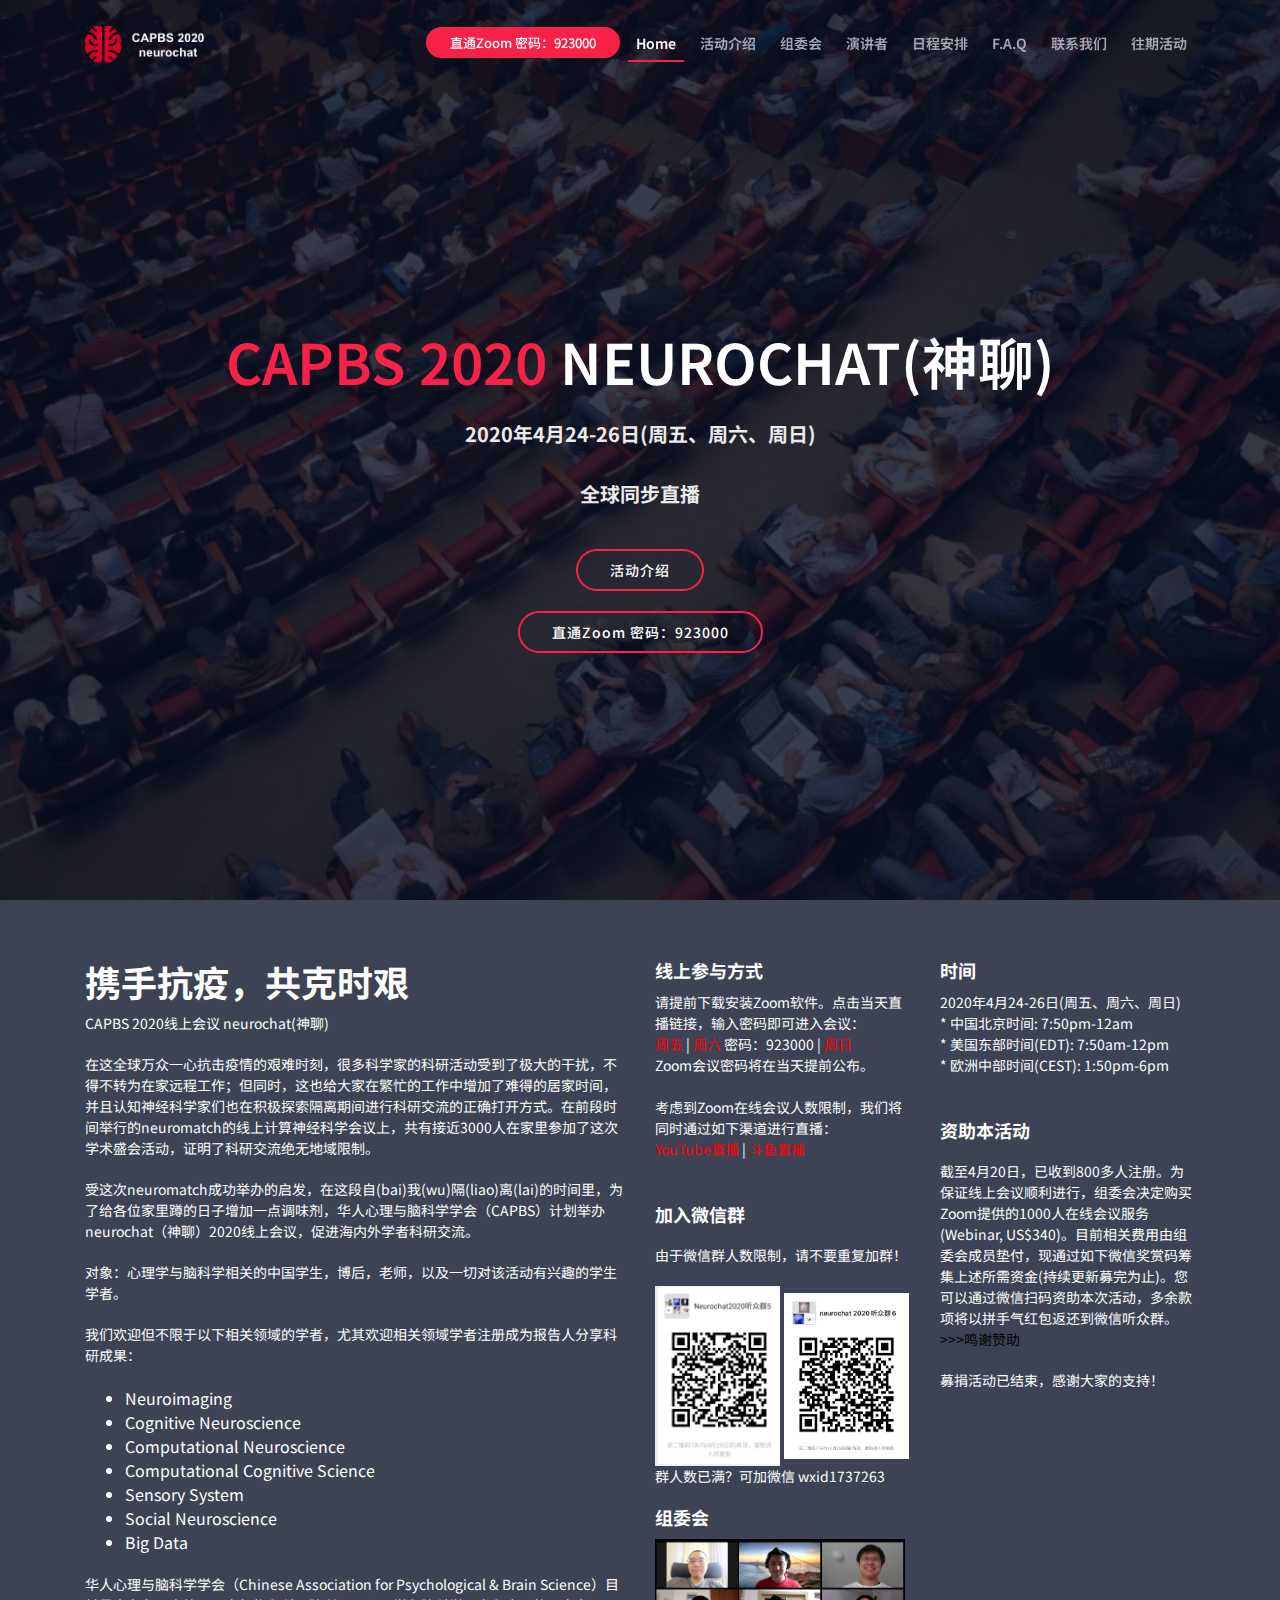
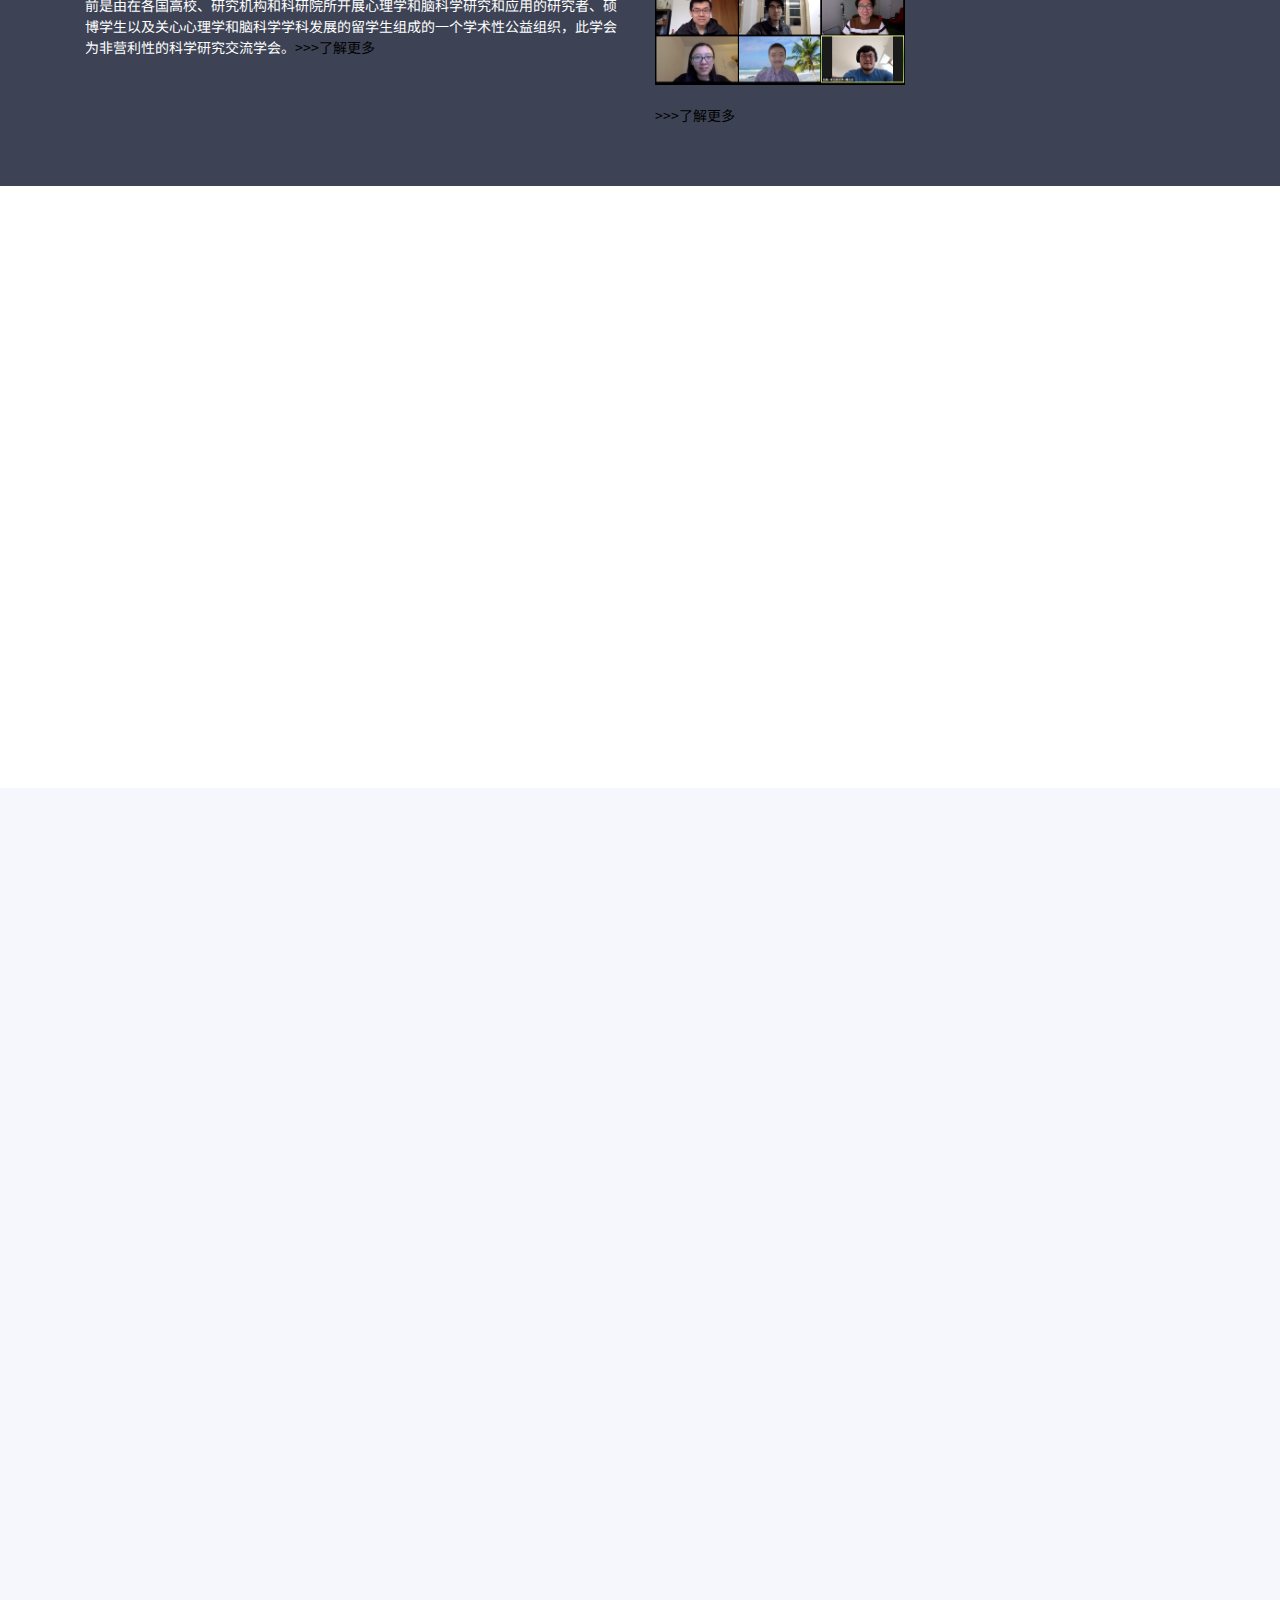
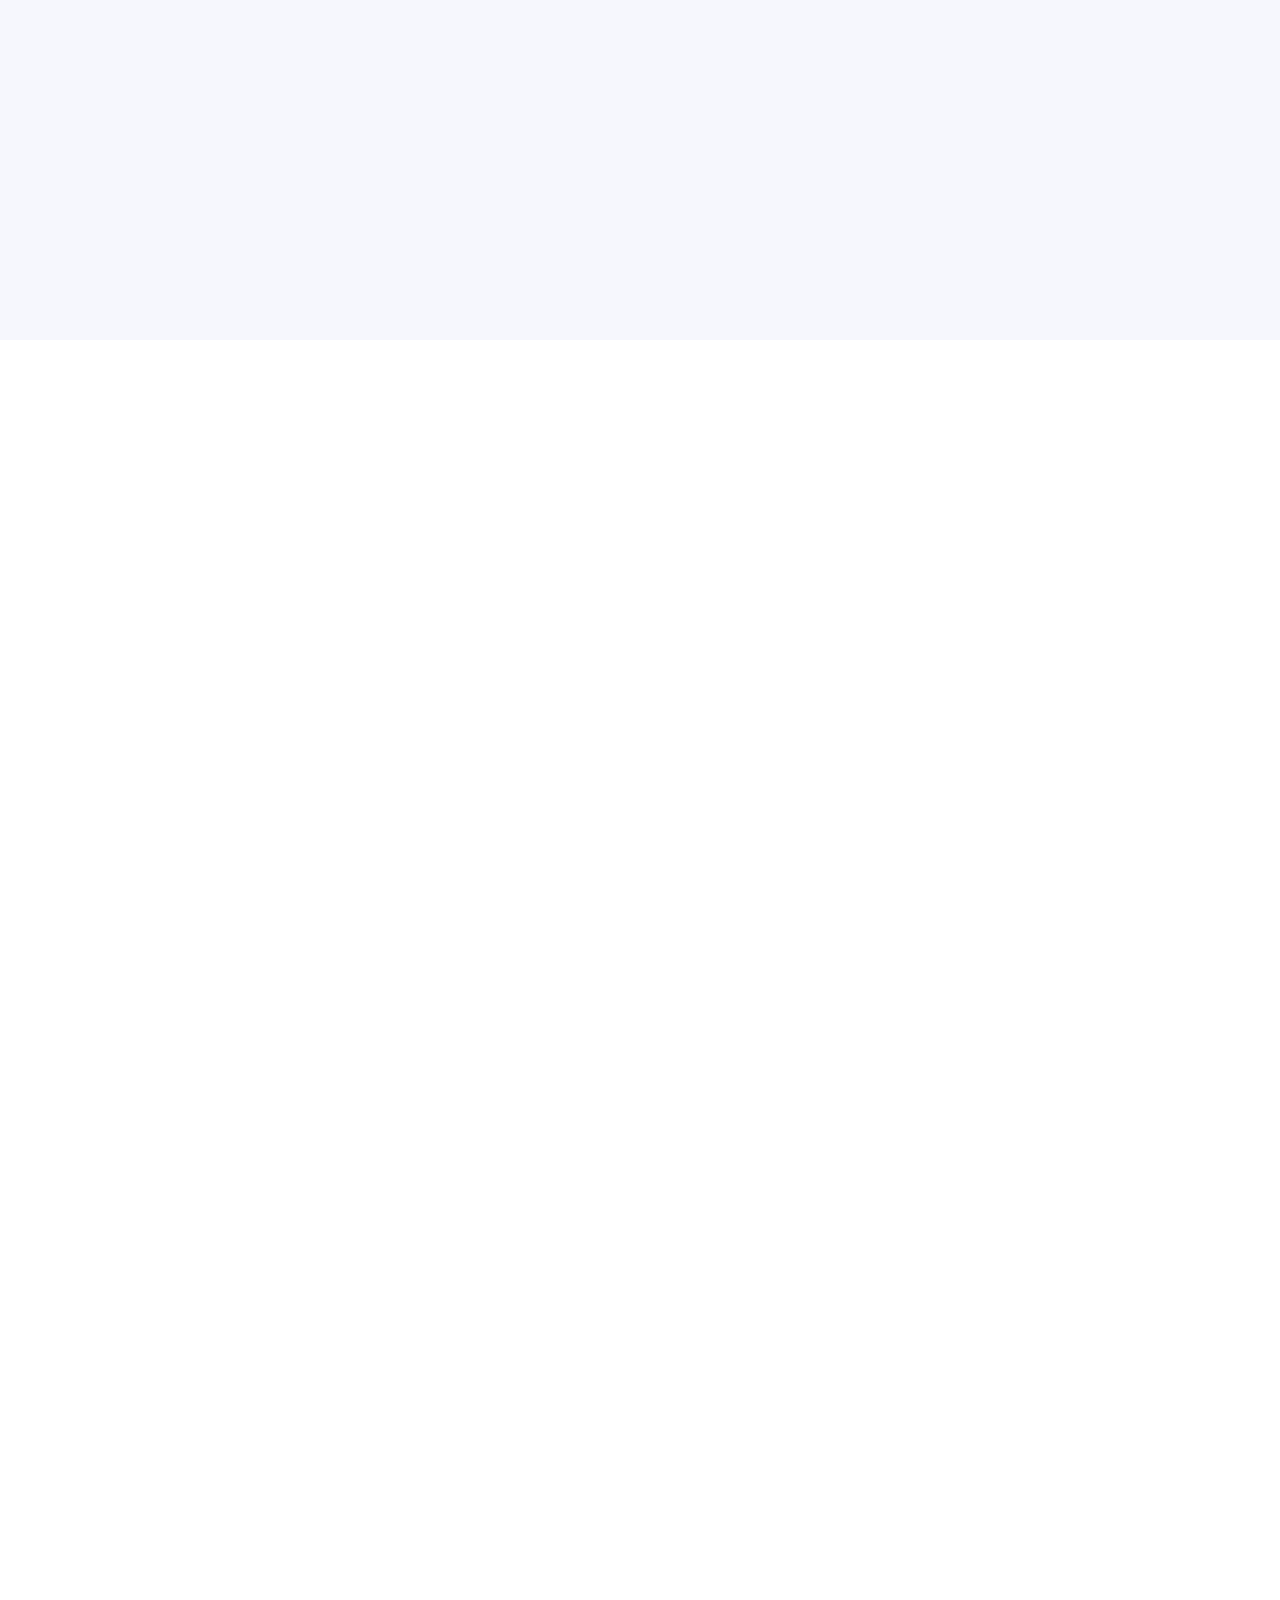
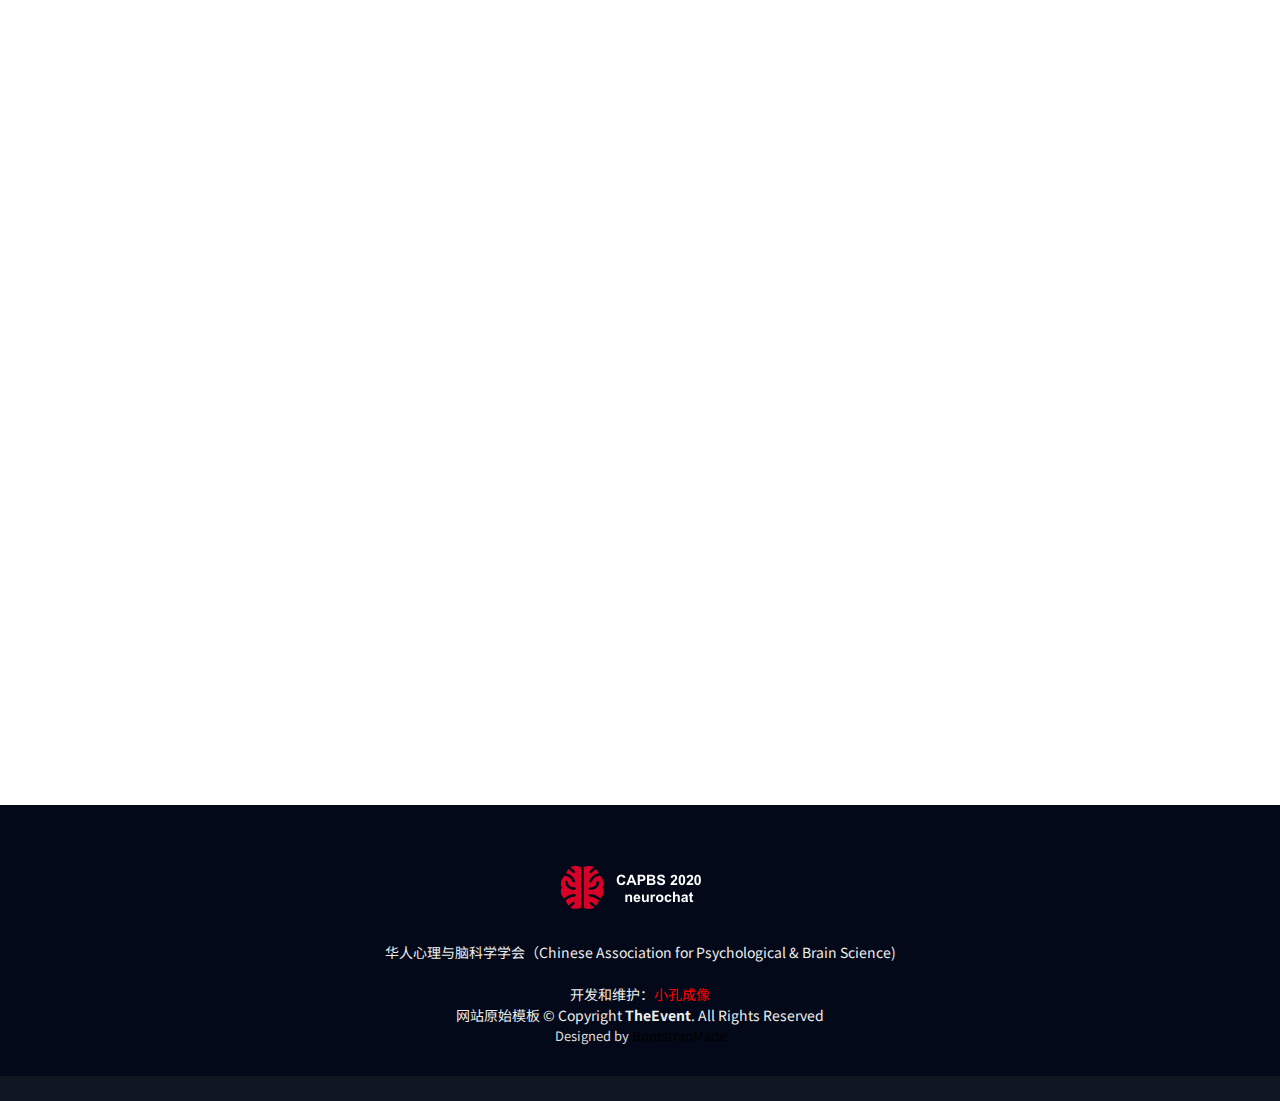
==== index.html @ a293adb3 "update money" ====
<!DOCTYPE html>
<html lang="zh-cmn-Hans">

<head>
  <!-- Global site tag (gtag.js) - Google Analytics -->
<script async src="https://www.googletagmanager.com/gtag/js?id=UA-26255736-2"></script>
<script>
  window.dataLayer = window.dataLayer || [];
  function gtag(){dataLayer.push(arguments);}
  gtag('js', new Date());

  gtag('config', 'UA-26255736-2');
</script>

  <meta charset="utf-8">
  <title>CAPBS 2020 neurochat</title>
  <meta content="width=device-width, initial-scale=1.0" name="viewport">
  <meta content="" name="keywords">
  <meta content="" name="description">

  <!-- Favicons -->
  <link href="img/favicon.png" rel="icon">
  <link href="img/apple-touch-icon.png" rel="apple-touch-icon">

  <!-- Google Fonts -->
<link href="https://fonts.googleapis.com/css?family=Noto+Sans+SC&display=swap" rel="stylesheet">

  <!-- Bootstrap CSS File -->
  <link href="lib/bootstrap/css/bootstrap.min.css" rel="stylesheet">

  <!-- Libraries CSS Files -->
  <!-- <link href="lib/font-awesome/css/font-awesome.min.css" rel="stylesheet"> -->
  <link href="lib/animate/animate.min.css" rel="stylesheet">
  <link href="lib/venobox/venobox.css" rel="stylesheet">
  <link href="lib/owlcarousel/assets/owl.carousel.min.css" rel="stylesheet">

  <!-- Main Stylesheet File -->
  <link href="css/style.css" rel="stylesheet">

  <!-- =======================================================
    Theme Name: TheEvent
    Theme URL: https://bootstrapmade.com/theevent-conference-event-bootstrap-template/
    Author: BootstrapMade.com
    License: https://bootstrapmade.com/license/
  ======================================================= -->
</head>

<body>

  <!--==========================
    Header
  ============================-->
  <header id="header">
    <div class="container">

      <div id="logo" class="pull-left">
        <a href="index.html" class="scrollto"><img src="img/logo_W.png" alt="" title=""></a>
      </div>

      <nav id="nav-menu-container">
        <ul class="nav-menu">
          <!--<li class="submission"><a href="https://semtsinghua.au1.qualtrics.com/jfe/form/SV_da3ul0DgNTPT5Nr">线上会议注册!</a></li>-->
          <li class="submission"><a href="https://us04web.zoom.us/j/81549769686">直通Zoom 密码：923000</a></li> 
          <li class="menu-active"><a href="#intro">Home</a></li>
          <li><a href="#about">活动介绍</a></li>
          <li><a href="committee.html">组委会</a></li>
          <li><a href="#speakers">演讲者</a></li>
          <li><a href="#schedule">日程安排</a></li>
          <!--<li><a href="intro.html">会议介绍</a></li>
          <li><a href="committee.html">委员会</a></li>-->
          <!--<li><a href="#venue">参会方式</a></li>-->
          <li><a href="#faq">F.A.Q</a></li>
          <li><a href="#contact">联系我们</a></li>
          <li><a href="#gallery">往期活动</a></li>
        </ul>
      </nav><!-- #nav-menu-container -->
    </div>
  </header><!-- #header -->

  <!--==========================
    Intro Section
  ============================-->
  <section id="intro">
    <div class="intro-container wow fadeIn">
      <h1 class="mb-4 pb-0"><span>CAPBS 2020</span> neurochat(神聊)</h1>
      <!--<a href="intro.html" class="about-btn scrollto">会议介绍</a>-->
      <p>2020年4月24-26日(周五、周六、周日)</p> 
      <p>全球同步直播</p>
      <a href="#about" class="about-btn scrollto">活动介绍</a>
      <!--<a href="https://semtsinghua.au1.qualtrics.com/jfe/form/SV_da3ul0DgNTPT5Nr" class="about-btn scrollto">线上会议注册</a>-->
      <a href="https://us04web.zoom.us/j/81549769686" class="about-btn scrollto">直通Zoom 密码：923000</a>
      <!--<p>线上报告报名截止时间为：2020年4月20日！ </p>-->
    </div>
  </section>

  <main id="main">

    <!--==========================
      About Section
    ============================-->
    <section id="about">
      <div class="container">
        <div class="row">
          <div class="col-lg-6">
            <h2>携手抗疫，共克时艰</h2>
            <p>CAPBS 2020线上会议 neurochat(神聊)</p>
            <p>在这全球万众一心抗击疫情的艰难时刻，很多科学家的科研活动受到了极大的干扰，不得不转为在家远程工作；但同时，这也给大家在繁忙的工作中增加了难得的居家时间，并且认知神经科学家们也在积极探索隔离期间进行科研交流的正确打开方式。在前段时间举行的neuromatch的线上计算神经科学会议上，共有接近3000人在家里参加了这次学术盛会活动，证明了科研交流绝无地域限制。</p>
            <p>受这次neuromatch成功举办的启发，在这段自(bai)我(wu)隔(liao)离(lai)的时间里，为了给各位家里蹲的日子增加一点调味剂，华人心理与脑科学学会（CAPBS）计划举办neurochat（神聊）2020线上会议，促进海内外学者科研交流。</p>
            <p>对象：心理学与脑科学相关的中国学生，博后，老师，以及一切对该活动有兴趣的学生学者。</p>
            <p>我们欢迎但不限于以下相关领域的学者，尤其欢迎相关领域学者注册成为报告人分享科研成果：
              <ul>
                <li>Neuroimaging</li>
                <li>Cognitive Neuroscience</li>
                <li>Computational Neuroscience</li>
                <li>Computational Cognitive Science</li> 
                <li>Sensory System</li>
                <li>Social Neuroscience</li>
                <li>Big Data</li>
              </ul>
            </p>
            <p>华人心理与脑科学学会（Chinese Association for Psychological & Brain Science）目前是由在各国高校、研究机构和科研院所开展心理学和脑科学研究和应用的研究者、硕博学生以及关心心理学和脑科学学科发展的留学生组成的一个学术性公益组织，此学会为非营利性的科学研究交流学会。<a href='intro.html'>>>>了解更多</a></p>
          </div>
          <div class="col-lg-3">
            <h3>线上参与方式</h3>
            <p>请提前下载安装Zoom软件。点击当天直播链接，输入密码即可进入会议：
              <br><a href='https://us04web.zoom.us/j/89092519549' style="color:red" target="_blank">周五</a> | <a href='https://us04web.zoom.us/j/81549769686' style="color:red" target="_blank">周六</a>  密码：923000 | <a href='https://us04web.zoom.us/j/88615558148' style="color:red" target="_blank">周日</a>
              <br>Zoom会议密码将在当天提前公布。
              <br>
            <br>考虑到Zoom在线会议人数限制，我们将同时通过如下渠道进行直播：
              <br><a href='https://www.youtube.com/channel/UC7G_Z2-9DSVhlDf0NjIeP0A/' style="color:red" target="_blank">YouTube直播</a> | <a href='https://www.douyu.com/993594' style="color:red" target="_blank">斗鱼直播</a>
            </p>
            <p></p>
            <br>
            <h3>加入微信群</h3>
            <p>
              <p>由于微信群人数限制，请不要重复加群！</p>
              <!--<img src="img/wx.JPG" alt="" class="img-fluid" width="125" height="200" overflow="hidden">
              <img src="img/wx2.jpeg" alt="" class="img-fluid" width="125" height="200" overflow="hidden">
              <img src="img/wx3.jpeg" alt="" class="img-fluid" width="125" height="200" overflow="hidden">
              <img src="img/wx4.jpeg" alt="" class="img-fluid" width="125" height="200" overflow="hidden">-->
              <img src="img/wx5.png" alt="" class="img-fluid" width="125" height="200" overflow="hidden">
              <img src="img/wx6.jpeg" alt="" class="img-fluid" width="125" height="200" overflow="hidden">
              <p>群人数已满？可加微信 wxid1737263</p>
            </p>

            <h3>组委会</h3>
            <p>
              <img src="img/people/neurochat.jpg" alt="" class="img-fluid" width="250" height="200" overflow="hidden">
              <p><a href='committee.html'>>>>了解更多</a></p>
            </p>

          </div>
          <div class="col-lg-3">
            <h3>时间</h3>
            <p>2020年4月24-26日(周五、周六、周日)
              <br> * 中国北京时间: 7:50pm-12am
              <br> * 美国东部时间(EDT): 7:50am-12pm
              <br> * 欧洲中部时间(CEST): 1:50pm-6pm
            </p>
            <br>
            <h3>资助本活动</h3>
            <p>
              <p>截至4月20日，已收到800多人注册。为保证线上会议顺利进行，组委会决定购买Zoom提供的1000人在线会议服务(Webinar, US$340)。目前相关费用由组委会成员垫付，现通过如下微信奖赏码筹集上述所需资金(持续更新募完为止)。您可以通过微信扫码资助本次活动，多余款项将以拼手气红包返还到微信听众群。<a href='#sponsor'>>>>鸣谢赞助</a></p>
              <p>募捐活动已结束，感谢大家的支持！</p>
              <!--<img src="img/money.jpeg" alt="" class="img-fluid" width="250" height="200" overflow="hidden">-->
            </p>
          </div>
        </div>
      </div>
    </section>

    <!--==========================
      Speakers Section
    ============================-->
    <section id="speakers" class="wow fadeInUp">
      <div class="container">
        <div class="section-header">
          <h2>演讲者</h2>
          <p>Keynote</p>
        </div>
        <div class="row justify-content-center">
          <div class="col-lg-4 col-md-6">
            <div class="speaker">
              <img src="http://www.psy.pku.edu.cn/images/content/2019-11/20191113154841457608.jpg" alt="" class="img-fluid" width="400" height="300" overflow="hidden">
              <div class="details">
                <h3><a href="speakers.html#Keynote">方方 教授</a></h3>
                <p>北京大学心理与认知科学学院</p>
                <div class="social">
                  <p>视觉学习与成人大脑的可塑性</p>
                  <!--<a href="https://ccbrain.org/people/jiaxiang_zhang/"><i class="fas fa-portrait"></i></a>
                  <a href="zhangj73@cardiff.ac.uk"><i class="fas fa-envelope"></i></i></a>-->
                </div>
              </div>
            </div>
          </div>
        </div>
        <div class="row justify-content-center">
          <h2><a href="speakers.html">（点击查看演讲者列表）</a></h2>
        </div>
        </div>
      </div>

    </section>

    <!--==========================
      Schedule Section
    ============================-->
    <section id="schedule" class="section-with-bg">
      <div class="container wow fadeInUp">
        <div class="section-header">
          <h2>会议日程（更新中）</h2>
        </div>

        <ul class="nav nav-tabs" role="tablist">
          <li class="nav-item">
            <a class="nav-link" href="#day-1" role="tab" data-toggle="tab">Day 1</a>
          </li>
          <li class="nav-item">
            <a class="nav-link active" href="#day-2" role="tab" data-toggle="tab">Day 2</a>
          </li>
          <li class="nav-item">
            <a class="nav-link" href="#day-3" role="tab" data-toggle="tab">Day 3</a>
          </li>
        </ul>

        <div class="tab-content row justify-content-center">
          <!-- Schdule Day 1 -->
          <div role="tabpanel" class="col-lg-9 tab-pane fade" id="day-1">
            <h3 class="sub-heading">2020年4月24日 (周五)</h3>

            <!--<div class="row schedule-item">
              <div class="col-md-2"><time>北京时间20:00-21:00 PM</time></div>
              <div class="col-md-10">
                <h4>Keynote</h4>
              </div>
            </div>-->

            <div class="row schedule-item">
              <div class="col-md-2"><time>北京20:00 </time><time>巴黎14:00 </time><time>纽约08:00</time></div>
              <div class="col-md-1">
                <i class="fas fa-comments"></i>
              </div>
              <div class="col-md-9 rightmore">
                <h4>Keynote<span></span></h4>
                <span><a href="speakers.html#fangfang"><p>方方 教授（北京大学心理与认知科学学院）</p>视觉学习与成人大脑的可塑性</a></span>
              </div>
            </div>

            <div class="row schedule-item">
              <div class="col-md-2"><time>北京21:00 </time><time>巴黎15:00 </time><time>纽约09:00</time></div>
              <div class="col-md-1">
                <i class="fas fa-comments"></i>
              </div>
              <div class="col-md-9 rightmore">
                <h4>Perception, Language, and Emotion<span></span></h4>
                <span><a href="speakers.html#lihuiwang"><p>Lihui Wang</p>Explorative action representations in high-level visual cortex</a></span>
                <span><a href="speakers.html#pingleibao"><p>Pinglei Bao</p>A unified model for understanding the functional organization of inferotemporal cortex</a></span>
              </div>
            </div>

            <div class="row schedule-item">
              <div class="col-md-2"><time>10分钟</time></div>
              <div class="col-md-1">
                <i class="fas fa-coffee"></i>
              </div>
              <div class="col-md-9 rightmore">
                </i><h4>茶歇</h4>
              </div>
            </div>

            <div class="row schedule-item">
              <div class="col-md-2"><time>北京22:00 </time><time>巴黎16:00 </time><time>纽约10:00</time></div>
              <div class="col-md-1">
                <i class="fas fa-comments"></i>
              </div>
              <div class="col-md-9 rightmore">
                <h4>Perception, language, and Emotion<span></span></h4>
                <span><a href="speakers.html#nihongchen"><p>Nihong Chen</p>Flexible perception: functional plasticity in the human brain</a></span>
                <span><a href="speakers.html#yingyinghan"><p>Yingying Han</p>How do the emotions of others affect us?</a></span>
                <span><a href="speakers.html#xiangbinteng"><p>Xiangbin Teng</p>Constrained Structure of Ancient Chinese Poetry Facilitates Speech Content Grouping</a></span>
                <span><a href="speakers.html#yuanningli"><p>Yuanning Li</p>The encoding of linguistic pitch patterns in human superior temporal gyrus</a></span>
              </div>
            </div>

            <div class="row schedule-item">
              <div class="col-md-2"><time>北京24:00 </time><time>巴黎18:00 </time><time>纽约12:00</time></div>
              <div class="col-md-10">
                <h4>第1天活动结束</h4>
              </div>
            </div>

          </div>
          <!-- End Schdule Day 1 -->
          
          <!-- Schdule Day 2 -->
          <div role="tabpanel" class="col-lg-9  tab-pane fade show active" id="day-2">
            <h3 class="sub-heading">2020年4月25日 (周六)</h3>
            <div class="row schedule-item">
              <div class="col-md-2"><time>北京20:00 </time><time>巴黎14:00 </time><time>纽约08:00</time></div>
              <div class="col-md-1">
                <i class="fas fa-comments"></i>
              </div>
              <div class="col-md-9 rightmore">
                <h4>Advanced Methods in Neuroimaging<span></span></h4>
                <span><a href="speakers.html#tingxu"><p>Ting Xu</p>Introduction and current progress of PRIME-DE</a></span>
                <span><a href="speakers.html#quanyingliu"><p>Quanying Liu</p>The networks and layered architectures of brain</a></span>
                <span><a href="speakers.html#mingbocai"><p>Mingbo Cai</p>Incorporating structured assumptions with probabilistic graphical models in fMRI data analysis</a></span>
                <span><a href="speakers.html#jingyuanchen"><p>Jingyuan Chen</p>Resting-state "physiological networks”</a></span>
              </div>
            </div>

            <div class="row schedule-item">
              <div class="col-md-2"><time>10分钟</time></div>
              <div class="col-md-1">
                <i class="fas fa-coffee"></i>
              </div>
              <div class="col-md-9 rightmore">
                </i><h4>茶歇</h4>
              </div>
            </div>

            <div class="row schedule-item">
              <div class="col-md-2"><time>北京22:00 </time><time>巴黎16:00 </time><time>纽约10:00</time></div>
              <div class="col-md-1">
                <i class="fas fa-comments"></i>
              </div>
              <div class="col-md-9 rightmore">
                <h4>Neuroimaging<span></span></h4>
                <span><a href="speakers.html#chaoganyan"><p>Chao-Gan Yan</p>The REST-meta-MDD Project: towards a Neuroimaging Biomarker of Major Depressive Disorder</a></span>
                <span><a href="speakers.html#hengyicao"><p>Hengyi Cao</p>Towards the understanding of state-independent neural traits underlying the pathogenesis of schizophrenia</a></span>
                <span><a href="speakers.html#miaocao"><p>Miao Cao</p>Development of language network- evidence from fMRI</a></span>
                <span><a href="speakers.html#xindi"><p>Xin Di</p>Estimations of the weather effects on brain functions using functional MRI – a cautionary tale</a></span>
              </div>
            </div>

            <div class="row schedule-item">
              <div class="col-md-2"><time>北京24:00 </time><time>巴黎18:00 </time><time>纽约12:00</time></div>
              <div class="col-md-10">
                <h4>第2天活动结束</h4>
              </div>
            </div>
          </div>
          <!-- End Schdule Day 2 -->

          <!-- Schdule Day 3 -->
          <div role="tabpanel" class="col-lg-9  tab-pane fade" id="day-3">
            <h3 class="sub-heading">2020年4月26日 (周日)</h3>
            <div class="row schedule-item">
              <div class="col-md-2"><time>北京20:00 </time><time>巴黎14:00 </time><time>纽约08:00</time></div>
              <div class="col-md-1">
                <i class="fas fa-comments"></i>
              </div>
              <div class="col-md-9 rightmore">
                <h4>Computational Cognitive Science<span></span></h4>
                <span><a href="speakers.html#yuzheliu"><p>Yunzhe Liu</p>Neural Replay in Abstraction and Inference</a></span>
                <span><a href="speakers.html#leizhang"><p>Lei Zhang</p>Neurocomputational mechanisms of social influence in goal-directed learning</a></span>
                <span><a href="speakers.html#dalinguo"><p>Dalin Guo</p>Features or Bugs? Synergistic Idiosyncrasies in Human Learning and Decision-Making</a></span>
                <span><a href="speakers.html#jiefengjiang"><p>Jiefeng Jiang</p>Prefrontal reinstatement of contextual task demand is predicted by separable hippocampal patterns</a></span>
              </div>
            </div>

            <div class="row schedule-item">
              <div class="col-md-2"><time>10分钟</time></div>
              <div class="col-md-1">
                <i class="fas fa-coffee"></i>
              </div>
              <div class="col-md-9 rightmore">
                </i><h4>茶歇</h4>
              </div>
            </div>

            <div class="row schedule-item">
              <div class="col-md-2"><time>北京22:00 </time><time>巴黎16:00 </time><time>纽约10:00</time></div>
              <div class="col-md-1">
                <i class="fas fa-comments"></i>
              </div>
              <div class="col-md-9 rightmore">
                <h4>Computational Neuroscience<span></span></h4>
                <span><a href="speakers.html#wenhaozhang"><p>Wenhao Zhang</p>A normative theory of causal inference in multisensory integration in neural circuits</a></span>
                <span><a href="speakers.html#wenliangli"><p>Wenliang Li</p>Take a moment: representation of perceptual uncertainty in dynamic inference</a></span>
                <span><a href="speakers.html#chengchenghuang"><p>Chengcheng Huang</p>Circuit models of low dimensional shared variability in cortical networks</a></span>
                <span><a href="speakers.html#guanyuyang"><p>Guangyu (Robert) Yang</p>Machine Evolving Olfactory Systems</a></span>
              </div>
            </div>

            <div class="row schedule-item">
              <div class="col-md-2"><time>北京24:00 </time><time>巴黎18:00 </time><time>纽约12:00</time></div>
              <div class="col-md-10">
                <h4>第3天活动结束</h4>
              </div>
            </div>

          </div>
          <!-- End Schdule Day 3 -->

        </div>

      </div>

    </section>

    <!--==========================
      F.A.Q Section
    ============================-->
    <section id="faq" class="wow fadeInUp">

      <div class="container">

        <div class="section-header">
          <h2>F.A.Q </h2>
        </div>

        <div class="row justify-content-center">
          <div class="col-lg-9">
              <ul id="faq-list">

                <li>
                  <a data-toggle="collapse" class="collapsed" href="#faq1">neurochat的线上参与方式？<i class="fa fa-minus-circle"></i></a>
                  <div id="faq1" class="collapse" data-parent="#faq-list">
                    <p>
                      活动全程用zoom网络会议软件举行，请提前在本地电脑下载安装，会议的zoom的房间号会随后在主页和微信群公布。
                    </p>
                  </div>
                </li>
      
                <li>
                  <a data-toggle="collapse" href="#faq2" class="collapsed">参加neurochat需要缴费吗？<i class="fa fa-minus-circle"></i></a>
                  <div id="faq2" class="collapse" data-parent="#faq-list">
                    <p>
                      本次活动不收取任何费用。但是我们希望可以众筹购买zoom网络会议服务的费用，希望您能在会议报名表里给我们少量捐赠。本次活动秉承不盈利，收支细节会事后公布。另外，华人心理与脑科学学会为非营利性的科学研究交流学会，我们举办线下和线上学术会议也不向与会者收取参会费。
                    </p>
                  </div>
                </li>
      
                <li>
                  <a data-toggle="collapse" href="#faq3" class="collapsed">如果要参加neurochat需要做什么？<i class="fa fa-minus-circle"></i></a>
                  <div id="faq3" class="collapse" data-parent="#faq-list">
                    <p>
                      我们诚邀所有心理学与脑科学的华人专家、青年学者和学生通过网络参与CAPBS 2020 neurochat，在4月24日至26日与我们共聚网络。您可以通过以下方式加入：
                      (1) 提前在本地电脑下载安装Zoom软件；
                      (2) 点击主页报名表注册会议；
                      (3) 加入neurochat2020听众群。
                      </br>
                    </p>
                  </div>
                </li>
      
                <li>
                  <a data-toggle="collapse" href="#faq6" class="collapsed">如何加入华人心理与脑科学学会？<i class="fa fa-minus-circle"></i></a>
                  <div id="faq6" class="collapse" data-parent="#faq-list">
                    <p>
                     目前，华人心理与脑科学学会成员基本由该学会的微信群内成员组成，线上成员还包括参与52Brain（我爱脑科学网）线上线下活动的非微信群内成员。感兴趣加入学会微信群，共同主办和参与线上线下学术交流活动。<a href='intro.html'>>>>了解更多相关信息</a>
                    </p>
                  </div>
                </li>
      
              </ul>
          </div>
        </div>

      </div>

    </section>

    <!--==========================
      Contact Section
    ============================-->
    <section id="contact" class="section-bg wow fadeInUp">

      <div class="container">

        <div class="section-header">
          <h2>Contact Us</h2>
          <p>欢迎您参加CAPBS 2020 neurochat，如果您对此次线上会议有任何疑问请联系：<strong>Ru-Yuan Zhang, neurochat2020@gmail.com</strong></p>
          <p>如果您想了解更多关于CAPBS的信息、洽谈赞助事宜，可以联系：<strong>capbs.info@gmail.com</strong></p>
        </div>        
    </section><!-- #contact -->


    <!--==========================
      Gallery Section
    ============================-->
    <section id="gallery" class="wow fadeInUp">

      <div class="container">
        <div class="section-header">
          <h2>往期活动</h2>
          <p>记录下每一次的CAPBS</p>
        </div>
      </div>

      <div class="owl-carousel gallery-carousel">
        <a href="img/gallery/1.jpg" class="venobox" data-gall="gallery-carousel"><img src="img/gallery/1.jpg" alt=""></a>
        <a href="img/gallery/2.jpg" class="venobox" data-gall="gallery-carousel"><img src="img/gallery/2.jpg" alt=""></a>
        <a href="img/gallery/3.jpg" class="venobox" data-gall="gallery-carousel"><img src="img/gallery/3.jpg" alt=""></a>
        <a href="img/gallery/4.jpg" class="venobox" data-gall="gallery-carousel"><img src="img/gallery/4.jpg" alt=""></a>
        <a href="img/gallery/5.jpeg" class="venobox" data-gall="gallery-carousel"><img src="img/gallery/5.jpeg" alt=""></a>
        <a href="img/gallery/01.jpg" class="venobox" data-gall="gallery-carousel"><img src="img/gallery/01.jpg" alt=""></a>
        <a href="img/gallery/02.jpg" class="venobox" data-gall="gallery-carousel"><img src="img/gallery/02.jpg" alt=""></a>
        <a href="img/gallery/03.jpg" class="venobox" data-gall="gallery-carousel"><img src="img/gallery/03.jpg" alt=""></a>
        <a href="img/gallery/04.jpg" class="venobox" data-gall="gallery-carousel"><img src="img/gallery/04.jpg" alt=""></a>
        <a href="img/gallery/05.jpg" class="venobox" data-gall="gallery-carousel"><img src="img/gallery/05.jpg" alt=""></a>
      </div>

    </section>


    <!--==========================
      Sponsor Section
    ============================-->
    <section id="sponsor" class="wow">
      <div class="container">
        <div class="section-header">
          <h2>鸣谢赞助</h2>
          <p>Sponsors</p>
        </div> 
        <div class="row">
          <div class="col-lg-12">
            <p style="text-align:center">
              <img src="img/sponsor.jpeg" alt="" class="img-fluid" width="800" height="200" overflow="hidden">
            </p>
        </div>
    </section><!-- #contact -->


  </main>


  <!--==========================
    Footer
  ============================-->

  <footer id="footer">
    <div class="footer-top">
      <div class="container">
        <div  class="row align-items-center justify-content-center">
          <a href="index.html#intro" class="scrollto"><img src="img/logo_W.png" alt="" title=""></a>
        </div>
        <div class="copyright">
          华人心理与脑科学学会（Chinese Association for Psychological & Brain Science)
        </br>
        </br>
        开发和维护：<a href="http://conxz.net/" style="color:red" target="_blank">小孔成像</a>
        </br>
          网站原始模板 &copy; Copyright <strong>TheEvent</strong>. All Rights Reserved
        </div>
        <div class="credits">
          <!--
            All the links in the footer should remain intact.
            You can delete the links only if you purchased the pro version.
            Licensing information: https://bootstrapmade.com/license/
            Purchase the pro version with working PHP/AJAX contact form: https://bootstrapmade.com/buy/?theme=TheEvent
          -->
          Designed by <a href="https://bootstrapmade.com/">BootstrapMade</a>
        </div>
      </div>
    </div>
  </footer><!-- #footer -->

  <a href="#" class="back-to-top"><i class="fa fa-angle-up"></i></a>

  <!-- JavaScript Libraries -->
  <script src="lib/jquery/jquery.min.js"></script>
  <script src="lib/jquery/jquery-migrate.min.js"></script>
  <script src="lib/bootstrap/js/bootstrap.bundle.min.js"></script>
  <script src="lib/easing/easing.min.js"></script>
  <script src="lib/superfish/hoverIntent.js"></script>
  <script src="lib/superfish/superfish.min.js"></script>
  <script src="lib/wow/wow.min.js"></script>
  <script src="lib/venobox/venobox.min.js"></script>
  <script src="lib/owlcarousel/owl.carousel.min.js"></script>
  <script src="https://kit.fontawesome.com/d190864370.js" crossorigin="anonymous"></script>

  <!-- Contact Form JavaScript File -->
  <script src="contactform/contactform.js"></script>

  <!-- Template Main Javascript File -->
  <script src="js/main.js"></script>
</body>

</html>
---- lib/venobox/venobox.css ----
/* ------ venobox.css --------*/
.vbox-overlay *, .vbox-overlay *:before, .vbox-overlay *:after{
    -webkit-backface-visibility: hidden;
    -webkit-box-sizing:border-box;
    -moz-box-sizing:border-box;
    box-sizing:border-box;
}
.vbox-overlay * { 
    -webkit-backface-visibility: visible;
    backface-visibility: visible;
}
.vbox-overlay{
    display: -webkit-flex;
    display: flex;
    -webkit-flex-direction: column;
    flex-direction: column;
    -webkit-justify-content: center;
    justify-content: center;
    -webkit-align-items: center;
    align-items: center;
    position: fixed;
    left: 0;
    top: 0;
    bottom: 0;
    right: 0;
    z-index: 1040;
    -webkit-transform:translateZ(1000px);
    transform: translateZ(1000px);
    transform-style: preserve-3d;
}

/* ----- navigation ----- */
.vbox-title{
    width: 100%;
    height: 40px;
    float: left;
    text-align: center;
    line-height: 28px;
    font-size: 12px;
    padding: 6px 40px;
    overflow: hidden;
    position: fixed;
    display: none;
    left: 0;
    z-index: 1050;
}
.vbox-close{
    cursor: pointer;
    position: fixed;
    top: 15px;
    right: 15px;
    width: 48px;
    height: 48px;
    display: block;
    background-position:10px center;
    overflow: hidden;
    font-size: 48px;
    line-height: 1;
    text-align: center;
    z-index: 1050;
}
.vbox-num{
    cursor: pointer;
    position: fixed;
    left: 0;
    height: 40px;
    display: block;
    overflow: hidden;
    line-height: 28px;
    font-size: 12px;
    padding: 6px 10px;
    display: none;
    z-index: 1050;
}
/* ----- navigation ARROWS ----- */
.vbox-next, .vbox-prev{
    position: fixed;
    top: 50%;
    margin-top: -15px;
    overflow: hidden;
    cursor: pointer;
    display: block;
    width: 45px;
    height: 45px;
    z-index: 1050;
}
.vbox-next span, .vbox-prev span{
    position: relative;
    width: 20px;
    height: 20px;
    border: 2px solid transparent;
    border-top-color: #B6B6B6;
    border-right-color: #B6B6B6;
    text-indent: -100px;
    position: absolute;
    top: 8px;
    display: block;
}
.vbox-prev{
    left: 15px;
}
.vbox-next{
    right: 30px;
}
.vbox-prev span{
    left: 10px;
    -ms-transform: rotate(-135deg);
    -webkit-transform: rotate(-135deg);
    transform: rotate(-135deg);
}
.vbox-next span{
    -ms-transform: rotate(45deg);
    -webkit-transform: rotate(45deg);
    transform: rotate(45deg);
    right: 10px;
}
/* ------- inline window ------ */
.vbox-inline{
    width: 420px;
    height: 315px;
    height: 70vh;
    padding: 10px;
    background: #fff;
    margin: 0 auto;
    overflow: auto;
    text-align: left;
}
/* ------- Video & iFrames window ------ */
.venoframe{
    max-width: 100%;
    width: 100%;
    border: none;
    width: 100%;
    height: 260px;
    height: 70vh;
}
.venoframe.vbvid{
    height: 260px;
}
@media (min-width: 768px) {
    .venoframe, .vbox-inline{
        width: 90%;
        height: 360px;
        height: 70vh;
    }
    .venoframe.vbvid{
        width: 640px;
        height: 360px;
    }
}
@media (min-width: 992px) {
    .venoframe, .vbox-inline{
        max-width: 1200px;
        width: 80%;
        height: 540px;
        height: 70vh;
    }
    .venoframe.vbvid{
        width: 960px;
        height: 540px;
    }
}
/* 
Please do NOT edit this part! 
or at least read this note: http://i.imgur.com/7C0ws9e.gif
*/
.vbox-open{
    overflow: hidden;
}
.vbox-container{
    position: absolute;
    left: 0;
    right: 0;
    top: 0;
    bottom: 0;
    overflow-x: hidden;
    overflow-y: auto;
    overflow-scrolling: touch;
    -webkit-overflow-scrolling: touch;
    z-index: 20;
    max-height: 100%;

}

.vbox-content{
    text-align: center;
    float: left;
    width: 100%;
    position: relative;
    overflow: hidden;
    padding: 20px 10px;
}
.vbox-container img{
    max-width: 100%;
    height: auto;
}
.figlio{
    max-width: 100%;
    text-align: initial;
    border: 8px solid rgba(255, 255, 255, 0.4);
}
img.figlio{
    -webkit-user-select: none;
-khtml-user-select: none;
-moz-user-select: none;
-o-user-select: none;
user-select: none;
}
.vbox-content.swipe-left{
    margin-left: -200px !important;
}
.vbox-content.swipe-right{
    margin-left: 200px !important;
}
.animated{
    webkit-transition: margin 300ms ease-out;
    transition: margin 300ms ease-out;
}
.animate-in{
    opacity: 1;
}
.animate-out{
    opacity: 0;
}
/* ---------- preloader ----------
 * SPINKIT 
 * http://tobiasahlin.com/spinkit/
-------------------------------- */
.sk-double-bounce,.sk-rotating-plane{width:40px;height:40px;margin:40px auto}.sk-rotating-plane{background-color:#333;-webkit-animation:sk-rotatePlane 1.2s infinite ease-in-out;animation:sk-rotatePlane 1.2s infinite ease-in-out}@-webkit-keyframes sk-rotatePlane{0%{-webkit-transform:perspective(120px) rotateX(0) rotateY(0);transform:perspective(120px) rotateX(0) rotateY(0)}50%{-webkit-transform:perspective(120px) rotateX(-180.1deg) rotateY(0);transform:perspective(120px) rotateX(-180.1deg) rotateY(0)}100%{-webkit-transform:perspective(120px) rotateX(-180deg) rotateY(-179.9deg);transform:perspective(120px) rotateX(-180deg) rotateY(-179.9deg)}}@keyframes sk-rotatePlane{0%{-webkit-transform:perspective(120px) rotateX(0) rotateY(0);transform:perspective(120px) rotateX(0) rotateY(0)}50%{-webkit-transform:perspective(120px) rotateX(-180.1deg) rotateY(0);transform:perspective(120px) rotateX(-180.1deg) rotateY(0)}100%{-webkit-transform:perspective(120px) rotateX(-180deg) rotateY(-179.9deg);transform:perspective(120px) rotateX(-180deg) rotateY(-179.9deg)}}.sk-double-bounce{position:relative}.sk-double-bounce .sk-child{width:100%;height:100%;border-radius:50%;background-color:#333;opacity:.6;position:absolute;top:0;left:0;-webkit-animation:sk-doubleBounce 2s infinite ease-in-out;animation:sk-doubleBounce 2s infinite ease-in-out}.sk-chasing-dots .sk-child,.sk-spinner-pulse,.sk-three-bounce .sk-child{background-color:#333;border-radius:100%}.sk-double-bounce .sk-double-bounce2{-webkit-animation-delay:-1s;animation-delay:-1s}@-webkit-keyframes sk-doubleBounce{0%,100%{-webkit-transform:scale(0);transform:scale(0)}50%{-webkit-transform:scale(1);transform:scale(1)}}@keyframes sk-doubleBounce{0%,100%{-webkit-transform:scale(0);transform:scale(0)}50%{-webkit-transform:scale(1);transform:scale(1)}}.sk-wave{margin:40px auto;width:50px;height:40px;text-align:center;font-size:10px}.sk-wave .sk-rect{background-color:#333;height:100%;width:6px;display:inline-block;-webkit-animation:sk-waveStretchDelay 1.2s infinite ease-in-out;animation:sk-waveStretchDelay 1.2s infinite ease-in-out}.sk-wave .sk-rect1{-webkit-animation-delay:-1.2s;animation-delay:-1.2s}.sk-wave .sk-rect2{-webkit-animation-delay:-1.1s;animation-delay:-1.1s}.sk-wave .sk-rect3{-webkit-animation-delay:-1s;animation-delay:-1s}.sk-wave .sk-rect4{-webkit-animation-delay:-.9s;animation-delay:-.9s}.sk-wave .sk-rect5{-webkit-animation-delay:-.8s;animation-delay:-.8s}@-webkit-keyframes sk-waveStretchDelay{0%,100%,40%{-webkit-transform:scaleY(.4);transform:scaleY(.4)}20%{-webkit-transform:scaleY(1);transform:scaleY(1)}}@keyframes sk-waveStretchDelay{0%,100%,40%{-webkit-transform:scaleY(.4);transform:scaleY(.4)}20%{-webkit-transform:scaleY(1);transform:scaleY(1)}}.sk-wandering-cubes{margin:40px auto;width:40px;height:40px;position:relative}.sk-wandering-cubes .sk-cube{background-color:#333;width:10px;height:10px;position:absolute;top:0;left:0;-webkit-animation:sk-wanderingCube 1.8s ease-in-out -1.8s infinite both;animation:sk-wanderingCube 1.8s ease-in-out -1.8s infinite both}.sk-chasing-dots,.sk-spinner-pulse{width:40px;height:40px;margin:40px auto}.sk-wandering-cubes .sk-cube2{-webkit-animation-delay:-.9s;animation-delay:-.9s}@-webkit-keyframes sk-wanderingCube{0%{-webkit-transform:rotate(0);transform:rotate(0)}25%{-webkit-transform:translateX(30px) rotate(-90deg) scale(.5);transform:translateX(30px) rotate(-90deg) scale(.5)}50%{-webkit-transform:translateX(30px) translateY(30px) rotate(-179deg);transform:translateX(30px) translateY(30px) rotate(-179deg)}50.1%{-webkit-transform:translateX(30px) translateY(30px) rotate(-180deg);transform:translateX(30px) translateY(30px) rotate(-180deg)}75%{-webkit-transform:translateX(0) translateY(30px) rotate(-270deg) scale(.5);transform:translateX(0) translateY(30px) rotate(-270deg) scale(.5)}100%{-webkit-transform:rotate(-360deg);transform:rotate(-360deg)}}@keyframes sk-wanderingCube{0%{-webkit-transform:rotate(0);transform:rotate(0)}25%{-webkit-transform:translateX(30px) rotate(-90deg) scale(.5);transform:translateX(30px) rotate(-90deg) scale(.5)}50%{-webkit-transform:translateX(30px) translateY(30px) rotate(-179deg);transform:translateX(30px) translateY(30px) rotate(-179deg)}50.1%{-webkit-transform:translateX(30px) translateY(30px) rotate(-180deg);transform:translateX(30px) translateY(30px) rotate(-180deg)}75%{-webkit-transform:translateX(0) translateY(30px) rotate(-270deg) scale(.5);transform:translateX(0) translateY(30px) rotate(-270deg) scale(.5)}100%{-webkit-transform:rotate(-360deg);transform:rotate(-360deg)}}.sk-spinner-pulse{-webkit-animation:sk-pulseScaleOut 1s infinite ease-in-out;animation:sk-pulseScaleOut 1s infinite ease-in-out}@-webkit-keyframes sk-pulseScaleOut{0%{-webkit-transform:scale(0);transform:scale(0)}100%{-webkit-transform:scale(1);transform:scale(1);opacity:0}}@keyframes sk-pulseScaleOut{0%{-webkit-transform:scale(0);transform:scale(0)}100%{-webkit-transform:scale(1);transform:scale(1);opacity:0}}.sk-chasing-dots{position:relative;text-align:center;-webkit-animation:sk-chasingDotsRotate 2s infinite linear;animation:sk-chasingDotsRotate 2s infinite linear}.sk-chasing-dots .sk-child{width:60%;height:60%;display:inline-block;position:absolute;top:0;-webkit-animation:sk-chasingDotsBounce 2s infinite ease-in-out;animation:sk-chasingDotsBounce 2s infinite ease-in-out}.sk-chasing-dots .sk-dot2{top:auto;bottom:0;-webkit-animation-delay:-1s;animation-delay:-1s}@-webkit-keyframes sk-chasingDotsRotate{100%{-webkit-transform:rotate(360deg);transform:rotate(360deg)}}@keyframes sk-chasingDotsRotate{100%{-webkit-transform:rotate(360deg);transform:rotate(360deg)}}@-webkit-keyframes sk-chasingDotsBounce{0%,100%{-webkit-transform:scale(0);transform:scale(0)}50%{-webkit-transform:scale(1);transform:scale(1)}}@keyframes sk-chasingDotsBounce{0%,100%{-webkit-transform:scale(0);transform:scale(0)}50%{-webkit-transform:scale(1);transform:scale(1)}}.sk-three-bounce{margin:40px auto;width:80px;text-align:center}.sk-three-bounce .sk-child{width:20px;height:20px;display:inline-block;-webkit-animation:sk-three-bounce 1.4s ease-in-out 0s infinite both;animation:sk-three-bounce 1.4s ease-in-out 0s infinite both}.sk-circle .sk-child:before,.sk-fading-circle .sk-circle:before{display:block;border-radius:100%;content:'';background-color:#333}.sk-three-bounce .sk-bounce1{-webkit-animation-delay:-.32s;animation-delay:-.32s}.sk-three-bounce .sk-bounce2{-webkit-animation-delay:-.16s;animation-delay:-.16s}@-webkit-keyframes sk-three-bounce{0%,100%,80%{-webkit-transform:scale(0);transform:scale(0)}40%{-webkit-transform:scale(1);transform:scale(1)}}@keyframes sk-three-bounce{0%,100%,80%{-webkit-transform:scale(0);transform:scale(0)}40%{-webkit-transform:scale(1);transform:scale(1)}}.sk-circle{margin:40px auto;width:40px;height:40px;position:relative}.sk-circle .sk-child{width:100%;height:100%;position:absolute;left:0;top:0}.sk-circle .sk-child:before{margin:0 auto;width:15%;height:15%;-webkit-animation:sk-circleBounceDelay 1.2s infinite ease-in-out both;animation:sk-circleBounceDelay 1.2s infinite ease-in-out both}.sk-circle .sk-circle2{-webkit-transform:rotate(30deg);-ms-transform:rotate(30deg);transform:rotate(30deg)}.sk-circle .sk-circle3{-webkit-transform:rotate(60deg);-ms-transform:rotate(60deg);transform:rotate(60deg)}.sk-circle .sk-circle4{-webkit-transform:rotate(90deg);-ms-transform:rotate(90deg);transform:rotate(90deg)}.sk-circle .sk-circle5{-webkit-transform:rotate(120deg);-ms-transform:rotate(120deg);transform:rotate(120deg)}.sk-circle .sk-circle6{-webkit-transform:rotate(150deg);-ms-transform:rotate(150deg);transform:rotate(150deg)}.sk-circle .sk-circle7{-webkit-transform:rotate(180deg);-ms-transform:rotate(180deg);transform:rotate(180deg)}.sk-circle .sk-circle8{-webkit-transform:rotate(210deg);-ms-transform:rotate(210deg);transform:rotate(210deg)}.sk-circle .sk-circle9{-webkit-transform:rotate(240deg);-ms-transform:rotate(240deg);transform:rotate(240deg)}.sk-circle .sk-circle10{-webkit-transform:rotate(270deg);-ms-transform:rotate(270deg);transform:rotate(270deg)}.sk-circle .sk-circle11{-webkit-transform:rotate(300deg);-ms-transform:rotate(300deg);transform:rotate(300deg)}.sk-circle .sk-circle12{-webkit-transform:rotate(330deg);-ms-transform:rotate(330deg);transform:rotate(330deg)}.sk-circle .sk-circle2:before{-webkit-animation-delay:-1.1s;animation-delay:-1.1s}.sk-circle .sk-circle3:before{-webkit-animation-delay:-1s;animation-delay:-1s}.sk-circle .sk-circle4:before{-webkit-animation-delay:-.9s;animation-delay:-.9s}.sk-circle .sk-circle5:before{-webkit-animation-delay:-.8s;animation-delay:-.8s}.sk-circle .sk-circle6:before{-webkit-animation-delay:-.7s;animation-delay:-.7s}.sk-circle .sk-circle7:before{-webkit-animation-delay:-.6s;animation-delay:-.6s}.sk-circle .sk-circle8:before{-webkit-animation-delay:-.5s;animation-delay:-.5s}.sk-circle .sk-circle9:before{-webkit-animation-delay:-.4s;animation-delay:-.4s}.sk-circle .sk-circle10:before{-webkit-animation-delay:-.3s;animation-delay:-.3s}.sk-circle .sk-circle11:before{-webkit-animation-delay:-.2s;animation-delay:-.2s}.sk-circle .sk-circle12:before{-webkit-animation-delay:-.1s;animation-delay:-.1s}@-webkit-keyframes sk-circleBounceDelay{0%,100%,80%{-webkit-transform:scale(0);transform:scale(0)}40%{-webkit-transform:scale(1);transform:scale(1)}}@keyframes sk-circleBounceDelay{0%,100%,80%{-webkit-transform:scale(0);transform:scale(0)}40%{-webkit-transform:scale(1);transform:scale(1)}}.sk-cube-grid{width:40px;height:40px;margin:40px auto}.sk-cube-grid .sk-cube{width:33.33%;height:33.33%;background-color:#333;float:left;-webkit-animation:sk-cubeGridScaleDelay 1.3s infinite ease-in-out;animation:sk-cubeGridScaleDelay 1.3s infinite ease-in-out}.sk-cube-grid .sk-cube1{-webkit-animation-delay:.2s;animation-delay:.2s}.sk-cube-grid .sk-cube2{-webkit-animation-delay:.3s;animation-delay:.3s}.sk-cube-grid .sk-cube3{-webkit-animation-delay:.4s;animation-delay:.4s}.sk-cube-grid .sk-cube4{-webkit-animation-delay:.1s;animation-delay:.1s}.sk-cube-grid .sk-cube5{-webkit-animation-delay:.2s;animation-delay:.2s}.sk-cube-grid .sk-cube6{-webkit-animation-delay:.3s;animation-delay:.3s}.sk-cube-grid .sk-cube7{-webkit-animation-delay:0ms;animation-delay:0ms}.sk-cube-grid .sk-cube8{-webkit-animation-delay:.1s;animation-delay:.1s}.sk-cube-grid .sk-cube9{-webkit-animation-delay:.2s;animation-delay:.2s}@-webkit-keyframes sk-cubeGridScaleDelay{0%,100%,70%{-webkit-transform:scale3D(1,1,1);transform:scale3D(1,1,1)}35%{-webkit-transform:scale3D(0,0,1);transform:scale3D(0,0,1)}}@keyframes sk-cubeGridScaleDelay{0%,100%,70%{-webkit-transform:scale3D(1,1,1);transform:scale3D(1,1,1)}35%{-webkit-transform:scale3D(0,0,1);transform:scale3D(0,0,1)}}.sk-fading-circle{margin:40px auto;width:40px;height:40px;position:relative}.sk-fading-circle .sk-circle{width:100%;height:100%;position:absolute;left:0;top:0}.sk-fading-circle .sk-circle:before{margin:0 auto;width:15%;height:15%;-webkit-animation:sk-circleFadeDelay 1.2s infinite ease-in-out both;animation:sk-circleFadeDelay 1.2s infinite ease-in-out both}.sk-fading-circle .sk-circle2{-webkit-transform:rotate(30deg);-ms-transform:rotate(30deg);transform:rotate(30deg)}.sk-fading-circle .sk-circle3{-webkit-transform:rotate(60deg);-ms-transform:rotate(60deg);transform:rotate(60deg)}.sk-fading-circle .sk-circle4{-webkit-transform:rotate(90deg);-ms-transform:rotate(90deg);transform:rotate(90deg)}.sk-fading-circle .sk-circle5{-webkit-transform:rotate(120deg);-ms-transform:rotate(120deg);transform:rotate(120deg)}.sk-fading-circle .sk-circle6{-webkit-transform:rotate(150deg);-ms-transform:rotate(150deg);transform:rotate(150deg)}.sk-fading-circle .sk-circle7{-webkit-transform:rotate(180deg);-ms-transform:rotate(180deg);transform:rotate(180deg)}.sk-fading-circle .sk-circle8{-webkit-transform:rotate(210deg);-ms-transform:rotate(210deg);transform:rotate(210deg)}.sk-fading-circle .sk-circle9{-webkit-transform:rotate(240deg);-ms-transform:rotate(240deg);transform:rotate(240deg)}.sk-fading-circle .sk-circle10{-webkit-transform:rotate(270deg);-ms-transform:rotate(270deg);transform:rotate(270deg)}.sk-fading-circle .sk-circle11{-webkit-transform:rotate(300deg);-ms-transform:rotate(300deg);transform:rotate(300deg)}.sk-fading-circle .sk-circle12{-webkit-transform:rotate(330deg);-ms-transform:rotate(330deg);transform:rotate(330deg)}.sk-fading-circle .sk-circle2:before{-webkit-animation-delay:-1.1s;animation-delay:-1.1s}.sk-fading-circle .sk-circle3:before{-webkit-animation-delay:-1s;animation-delay:-1s}.sk-fading-circle .sk-circle4:before{-webkit-animation-delay:-.9s;animation-delay:-.9s}.sk-fading-circle .sk-circle5:before{-webkit-animation-delay:-.8s;animation-delay:-.8s}.sk-fading-circle .sk-circle6:before{-webkit-animation-delay:-.7s;animation-delay:-.7s}.sk-fading-circle .sk-circle7:before{-webkit-animation-delay:-.6s;animation-delay:-.6s}.sk-fading-circle .sk-circle8:before{-webkit-animation-delay:-.5s;animation-delay:-.5s}.sk-fading-circle .sk-circle9:before{-webkit-animation-delay:-.4s;animation-delay:-.4s}.sk-fading-circle .sk-circle10:before{-webkit-animation-delay:-.3s;animation-delay:-.3s}.sk-fading-circle .sk-circle11:before{-webkit-animation-delay:-.2s;animation-delay:-.2s}.sk-fading-circle .sk-circle12:before{-webkit-animation-delay:-.1s;animation-delay:-.1s}@-webkit-keyframes sk-circleFadeDelay{0%,100%,39%{opacity:0}40%{opacity:1}}@keyframes sk-circleFadeDelay{0%,100%,39%{opacity:0}40%{opacity:1}}.sk-folding-cube{margin:40px auto;width:40px;height:40px;position:relative;-webkit-transform:rotateZ(45deg);transform:rotateZ(45deg)}.sk-folding-cube .sk-cube{float:left;width:50%;height:50%;position:relative;-webkit-transform:scale(1.1);-ms-transform:scale(1.1);transform:scale(1.1)}.sk-folding-cube .sk-cube:before{content:'';position:absolute;top:0;left:0;width:100%;height:100%;background-color:#333;-webkit-animation:sk-foldCubeAngle 2.4s infinite linear both;animation:sk-foldCubeAngle 2.4s infinite linear both;-webkit-transform-origin:100% 100%;-ms-transform-origin:100% 100%;transform-origin:100% 100%}.sk-folding-cube .sk-cube2{-webkit-transform:scale(1.1) rotateZ(90deg);transform:scale(1.1) rotateZ(90deg)}.sk-folding-cube .sk-cube3{-webkit-transform:scale(1.1) rotateZ(180deg);transform:scale(1.1) rotateZ(180deg)}.sk-folding-cube .sk-cube4{-webkit-transform:scale(1.1) rotateZ(270deg);transform:scale(1.1) rotateZ(270deg)}.sk-folding-cube .sk-cube2:before{-webkit-animation-delay:.3s;animation-delay:.3s}.sk-folding-cube .sk-cube3:before{-webkit-animation-delay:.6s;animation-delay:.6s}.sk-folding-cube .sk-cube4:before{-webkit-animation-delay:.9s;animation-delay:.9s}@-webkit-keyframes sk-foldCubeAngle{0%,10%{-webkit-transform:perspective(140px) rotateX(-180deg);transform:perspective(140px) rotateX(-180deg);opacity:0}25%,75%{-webkit-transform:perspective(140px) rotateX(0);transform:perspective(140px) rotateX(0);opacity:1}100%,90%{-webkit-transform:perspective(140px) rotateY(180deg);transform:perspective(140px) rotateY(180deg);opacity:0}}@keyframes sk-foldCubeAngle{0%,10%{-webkit-transform:perspective(140px) rotateX(-180deg);transform:perspective(140px) rotateX(-180deg);opacity:0}25%,75%{-webkit-transform:perspective(140px) rotateX(0);transform:perspective(140px) rotateX(0);opacity:1}100%,90%{-webkit-transform:perspective(140px) rotateY(180deg);transform:perspective(140px) rotateY(180deg);opacity:0}}
---- css/style.css ----
/*
  Theme Name: TheEvent
  Theme URL: https://bootstrapmade.com/theevent-conference-event-bootstrap-template/
  Author: BootstrapMade.com
  License: https://bootstrapmade.com/license/
*/

/*--------------------------------------------------------------
# General
--------------------------------------------------------------*/
body {
  background: #fff;
  color: #2f3138;
  font-family: 'Noto Sans SC', sans-serif;
}

a {
  color: #f82249;
  transition: 0.5s;
}

a:hover,
a:active,
a:focus {
  color: #f8234a;
  outline: none;
  text-decoration: none;
}

span,a {
  color: #000000;
  transition: 0.5s;
}

p {
  padding: 0;
  margin: 0 0 30px 0;
}

h1,
h2,
h3,
h4,
h5,
h6 {
  font-family: 'Noto Sans SC', sans-serif;
  font-weight: 400;
  margin: 0 0 20px 0;
  padding: 0;
  color: #0e1b4d;
}

.main-page {
  margin-top: 70px;
}

.rightmore{
  padding-left: 25px;
}

.wow {
  visibility: hidden;
}

/* Prelaoder */

#preloader {
  position: fixed;
  left: 0;
  top: 0;
  z-index: 999;
  width: 100%;
  height: 100%;
  overflow: visible;
  background: #fff url("../img/preloader.svg") no-repeat center center;
}

/* Back to top button */

.back-to-top {
  position: fixed;
  display: none;
  background: #f82249;
  color: #fff;
  width: 40px;
  height: 40px;
  text-align: center;
  border-radius: 50px;
  right: 15px;
  bottom: 15px;
  transition: background 0.5s ease-in-out;
}

.back-to-top i {
  font-size: 24px;
  padding-top: 6px;
}

.back-to-top:focus {
  background: #e0072f;
  color: #fff;
  outline: none;
}

.back-to-top:hover {
  background: #e0072f;
  color: #fff;
}

.pull-left {
    float: left;
}

/*font-awesome*/
.schedule-item .fa,.schedule-item .fab,.schedule-item .fad,.schedule-item .fal,.schedule-item .far,.schedule-item .fas{
  float: left;
  font-size: 30px;
}

/* Sections Header
--------------------------------*/

.section-header {
  margin-bottom: 60px;
  position: relative;
  padding-bottom: 20px;
}

.section-header::before {
  content: '';
  position: absolute;
  display: block;
  width: 60px;
  height: 5px;
  background: #f82249;
  bottom: 0;
  left: calc(50% - 25px);
}

.section-header h2 {
  font-size: 36px;
  text-transform: uppercase;
  text-align: center;
  font-weight: 700;
  margin-bottom: 10px;
}

.section-header p {
  text-align: center;
  padding: 0;
  margin: 0;
  font-size: 18px;
  font-weight: 500;
  color: #9195a2;
}

.section-with-bg {
  background-color: #f6f7fd;
}

/*--------------------------------------------------------------
# Header
--------------------------------------------------------------*/

#header {
  height: 90px;
  padding: 25px 0;
  position: fixed;
  left: 0;
  top: 0;
  right: 0;
  transition: all 0.5s;
  z-index: 997;
}

#header.header-scrolled,
#header.header-fixed {
  background: rgba(6, 12, 34, 0.98);
  height: 70px;
  padding: 15px 0;
  transition: all 0.5s;
}

#header #logo h1 {
  font-size: 36px;
  margin: 0;
  padding: 6px 0;
  line-height: 1;
  font-family: 'Noto Sans SC', sans-serif;
  font-weight: 700;
  letter-spacing: 3px;
  text-transform: uppercase;
}

#header #logo h1 span {
  color: #f82249;
}

#header #logo h1 a,
#header #logo h1 a:hover {
  color: #fff;
}

#header #logo img {
  padding: 0;
  margin: 0;
  max-height: 40px;
}

/*--------------------------------------------------------------
# Navigation Menu
--------------------------------------------------------------*/

/* Nav Menu Essentials */

.nav-menu,
.nav-menu * {
  margin: 0;
  padding: 0;
  list-style: none;
}

.nav-menu ul {
  position: absolute;
  display: none;
  top: 100%;
  left: 0;
  z-index: 99;
}

.nav-menu li {
  position: relative;
  white-space: nowrap;
}

.nav-menu > li {
  float: left;
}

.nav-menu li:hover > ul,
.nav-menu li.sfHover > ul {
  display: block;
}

.nav-menu ul ul {
  top: 0;
  left: 100%;
}

.nav-menu ul li {
  min-width: 180px;
}

/* Nav Menu Arrows */

.sf-arrows .sf-with-ul {
  padding-right: 30px;
}

.sf-arrows .sf-with-ul:after {
  content: "\f107";
  position: absolute;
  right: 15px;
  font-family: FontAwesome;
  font-style: normal;
  font-weight: normal;
}

.sf-arrows ul .sf-with-ul:after {
  content: "\f105";
}

/* Nav Meu Container */

#nav-menu-container {
  float: right;
  margin: 0;
}

/* Nav Meu Styling */

.nav-menu a {
  padding: 8px;
  text-decoration: none;
  display: inline-block;
  color: rgba(202, 206, 221, 0.8);
  font-family: 'Noto Sans SC', sans-serif;
  font-weight: 600;
  font-size: 14px;
  outline: none;
}

.nav-menu .menu-active a,
.nav-menu a:hover {
  color: #fff;
}

.nav-menu > li {
  margin-left: 8px;
}

.nav-menu > li > a:before {
  content: "";
  position: absolute;
  width: 0;
  height: 2px;
  bottom: 0;
  left: 0;
  background-color: #f82249;
  visibility: hidden;
  transition: all 0.3s ease-in-out 0s;
}

.nav-menu a:hover:before,
.nav-menu li:hover > a:before,
.nav-menu .menu-active > a:before {
  visibility: visible;
  width: 100%;
}

.nav-menu li.submission a {
  color: #fff;
  background: #f82249;
  padding: 7px 22px;
  border-radius: 50px;
  border: 2px solid #f82249;
  transition: all ease-in-out 0.3s;
  font-weight: 500;
  margin-left: 8px;
  margin-top: 2px;
  line-height: 1;
  font-size: 13px;
}

.nav-menu li.submission a:hover {
  background: none;
}

.nav-menu li.submission:hover a:before,
.nav-menu li.submission.menu-active a:before {
  visibility: hidden;
}

.nav-menu ul {
  margin: 4px 0 0 0;
  padding: 10px;
  box-shadow: 0px 0px 30px rgba(127, 137, 161, 0.25);
  background: #fff;
  border-radius: 3px;
}

.nav-menu ul li {
  transition: 0.3s;
}

.nav-menu ul li a {
  padding: 10px;
  color: #060c22;
  transition: 0.3s;
  display: block;
  font-size: 13px;
  text-transform: none;
  border-radius: 3px;
}

.nav-menu ul li:hover > a {
  background: #f82249;
  color: #fff;
}

.nav-menu ul ul {
  margin: 0;
}

/* Mobile Nav Toggle */

#mobile-nav-toggle {
  position: fixed;
  right: 0;
  top: 0;
  z-index: 999;
  margin: 15px 15px 0 0;
  border: 0;
  background: none;
  font-size: 24px;
  display: none;
  transition: all 0.4s;
  outline: none;
  cursor: pointer;
}

#mobile-nav-toggle i {
  color: #fff;
}

/* Mobile Nav Styling */

#mobile-nav {
  position: fixed;
  top: 0;
  padding-top: 18px;
  bottom: 0;
  z-index: 998;
  background: rgba(6, 12, 34, 0.9);
  left: -260px;
  width: 260px;
  overflow-y: auto;
  transition: 0.4s;
}

#mobile-nav ul {
  padding: 0;
  margin: 0;
  list-style: none;
}

#mobile-nav ul li {
  position: relative;
}

#mobile-nav ul li a {
  color: #fff;
  font-size: 17px;
  overflow: hidden;
  padding: 10px 22px 10px 15px;
  position: relative;
  text-decoration: none;
  width: 100%;
  display: block;
  outline: none;
}

#mobile-nav ul li a:hover {
  color: #f82249;
}

#mobile-nav ul li li {
  padding-left: 30px;
}

#mobile-nav ul .menu-has-children i {
  position: absolute;
  right: 0;
  z-index: 99;
  padding: 15px;
  cursor: pointer;
  color: #fff;
}

#mobile-nav ul .menu-has-children i.fa-chevron-up {
  color: #f82249;
}

#mobile-nav ul .menu-item-active {
  color: #f82249;
}

#mobile-body-overly {
  width: 100%;
  height: 100%;
  z-index: 997;
  top: 0;
  left: 0;
  position: fixed;
  background: rgba(6, 12, 34, 0.8);
  display: none;
}

/* Mobile Nav body classes */

body.mobile-nav-active {
  overflow: hidden;
}

body.mobile-nav-active #mobile-nav {
  left: 0;
}

body.mobile-nav-active #mobile-nav-toggle {
  color: #fff;
}

/*--------------------------------------------------------------
# Intro Section
--------------------------------------------------------------*/

#intro {
  width: 100%;
  height: 100vh;
  background: url(../img/intro-bg.jpg) top center;
  background-size: cover;
  overflow: hidden;
  position: relative;
}

#intro:before {
  content: "";
  background: rgba(6, 12, 34, 0.8);
  position: absolute;
  bottom: 0;
  top: 0;
  left: 0;
  right: 0;
}

#intro .intro-container {
  position: absolute;
  bottom: 0;
  left: 0;
  top: 90px;
  right: 0;
  display: -webkit-box;
  display: -ms-flexbox;
  display: flex;
  -webkit-box-pack: center;
  -ms-flex-pack: center;
  justify-content: center;
  -webkit-box-align: center;
  -ms-flex-align: center;
  align-items: center;
  -webkit-box-orient: vertical;
  -webkit-box-direction: normal;
  -ms-flex-direction: column;
  flex-direction: column;
  text-align: center;
  padding: 0 15px;
}

#intro h1 {
  color: #fff;
  font-family: 'Noto Sans SC', sans-serif;
  font-size: 56px;
  font-weight: 600;
  text-transform: uppercase;
}

#intro h1 span {
  color: #f82249;
}

#intro p {
  color: #ebebeb;
  font-weight: 700;
  font-size: 20px;
}

#intro .play-btn {
  width: 94px;
  height: 94px;
  background: radial-gradient(#f82249 50%, rgba(101, 111, 150, 0.15) 52%);
  border-radius: 50%;
  display: block;
  position: relative;
  overflow: hidden;
}

#intro .play-btn::after {
  content: '';
  position: absolute;
  left: 50%;
  top: 50%;
  -webkit-transform: translateX(-40%) translateY(-50%);
  transform: translateX(-40%) translateY(-50%);
  width: 0;
  height: 0;
  border-top: 10px solid transparent;
  border-bottom: 10px solid transparent;
  border-left: 15px solid #fff;
  z-index: 100;
  transition: all 400ms cubic-bezier(0.55, 0.055, 0.675, 0.19);
}

#intro .play-btn:before {
  content: '';
  position: absolute;
  width: 120px;
  height: 120px;
  -webkit-animation-delay: 0s;
  animation-delay: 0s;
  -webkit-animation: pulsate-btn 2s;
  animation: pulsate-btn 2s;
  -webkit-animation-direction: forwards;
  animation-direction: forwards;
  -webkit-animation-iteration-count: infinite;
  animation-iteration-count: infinite;
  -webkit-animation-timing-function: steps;
  animation-timing-function: steps;
  opacity: 1;
  border-radius: 50%;
  border: 2px solid rgba(163, 163, 163, 0.4);
  top: -15%;
  left: -15%;
  background: rgba(198, 16, 0, 0);
}

#intro .play-btn:hover::after {
  border-left: 15px solid #f82249;
  -webkit-transform: scale(20);
  transform: scale(20);
}

#intro .play-btn:hover::before {
  content: '';
  position: absolute;
  left: 50%;
  top: 50%;
  -webkit-transform: translateX(-40%) translateY(-50%);
  transform: translateX(-40%) translateY(-50%);
  width: 0;
  height: 0;
  border: none;
  border-top: 10px solid transparent;
  border-bottom: 10px solid transparent;
  border-left: 15px solid #fff;
  z-index: 200;
  -webkit-animation: none;
  animation: none;
  border-radius: 0;
}

#intro .about-btn {
  font-family: 'Noto Sans SC', sans-serif;
  font-weight: 500;
  font-size: 14px;
  letter-spacing: 1px;
  display: inline-block;
  padding: 12px 32px;
  border-radius: 50px;
  transition: 0.5s;
  line-height: 1;
  margin: 10px;
  color: #fff;
  -webkit-animation-delay: 0.8s;
  animation-delay: 0.8s;
  border: 2px solid #f82249;
}

#intro .about-btn:hover {
  background: #f82249;
  color: #fff;
}

@-webkit-keyframes pulsate-btn {
  0% {
    -webkit-transform: scale(0.6, 0.6);
    transform: scale(0.6, 0.6);
    opacity: 1;
  }

  100% {
    -webkit-transform: scale(1, 1);
    transform: scale(1, 1);
    opacity: 0;
  }
}

@keyframes pulsate-btn {
  0% {
    -webkit-transform: scale(0.6, 0.6);
    transform: scale(0.6, 0.6);
    opacity: 1;
  }

  100% {
    -webkit-transform: scale(1, 1);
    transform: scale(1, 1);
    opacity: 0;
  }
}

/*--------------------------------------------------------------
# About Section
--------------------------------------------------------------*/

#about {
  background: url("../img/about-bg.jpg");
  background-size: cover;
  overflow: hidden;
  position: relative;
  color: #fff;
  padding: 60px 0 40px 0;
}

#about:before {
  content: "";
  background: rgba(13, 20, 41, 0.8);
  position: absolute;
  bottom: 0;
  top: 0;
  left: 0;
  right: 0;
}

#about h2 {
  font-size: 36px;
  font-weight: bold;
  margin-bottom: 10px;
  color: #fff;
}

#about h3 {
  font-size: 18px;
  font-weight: bold;
  text-transform: uppercase;
  margin-bottom: 10px;
  color: #fff;
}

#about p {
  font-size: 14px;
  margin-bottom: 20px;
  color: #fff;
}

/*--------------------------------------------------------------
# Speakers Section
--------------------------------------------------------------*/

#speakers {
  padding: 60px 0 30px 0;
}

.speaker {
  position: relative;
  overflow: hidden;
  margin-bottom: 30px;
}

.speaker .details {
  background: rgba(6, 12, 34, 0.76);
  position: absolute;
  left: 0;
  bottom: -30px;
  right: 0;
  text-align: center;
  padding-top: 10px;
  transition: all 300ms cubic-bezier(0.645, 0.045, 0.355, 1);
}

.speaker .details h3 {
  color: #fff;
  font-size: 22px;
  font-weight: 600;
  margin-bottom: 5px;
}

.speaker .details p {
  color: #fff;
  font-size: 15px;
  margin-bottom: 10px;
  font-style: italic;
}

.speaker .details .social {
  height: 30px;
}

.speaker .details a {
  color: #fff;
}

.speaker .details a:hover {
  color: #f82249;
}

.speaker:hover .details {
  bottom: 0;
}

#speakers-details {
  padding: 60px 0;
}

#speakers-details .details h2 {
  color: #112363;
  font-size: 28px;
  font-weight: 700;
  margin-bottom: 10px;
}

#speakers-details .details .social {
  margin-bottom: 15px;
}

#speakers-details .details .social a {
  background: #e9edfb;
  color: #112363;
  line-height: 1;
  display: inline-block;
  text-align: center;
  border-radius: 50%;
  width: 36px;
  height: 36px;
  padding-top: 9px;
}

#speakers-details .details .social a:hover {
  background: #f82249;
  color: #fff;
}

#speakers-details .details .social a i {
  font-size: 18px;
}

#speakers-details .details p {
  color: #112363;
  font-size: 15px;
  margin-bottom: 10px;
}

.article {
  padding: 60px 0;
}

.article .details h2 {
  color: #112363;
  font-size: 28px;
  font-weight: 700;
  margin-bottom: 10px;
}

.article .details .social {
  margin-bottom: 15px;
}

.article .details .social a {
  background: #e9edfb;
  color: #112363;
  line-height: 1;
  display: inline-block;
  text-align: center;
  border-radius: 50%;
  width: 36px;
  height: 36px;
  padding-top: 9px;
}

.article .details .social a:hover {
  background: #f82249;
  color: #fff;
}

.article .details .social a i {
  font-size: 18px;
}

.article .details p {
  color: #112363;
  font-size: 15px;
  margin-bottom: 10px;
}


/*--------------------------------------------------------------
# Schedule Section
--------------------------------------------------------------*/

#schedule {
  padding: 60px 0 60px 0;
}

#schedule .nav-tabs {
  text-align: center;
  margin: auto;
  display: block;
  border-bottom: 0;
  margin-bottom: 30px;
}

#schedule .nav-tabs li {
  display: inline-block;
  margin-bottom: 0;
}

#schedule .nav-tabs a {
  border: none;
  border-radius: 50px;
  font-weight: 600;
  background-color: #0e1b4d;
  color: #fff;
  padding: 10px 100px;
}

#schedule .nav-tabs a.active {
  background-color: #f82249;
  color: #fff;
}

#schedule .sub-heading {
  text-align: center;
  font-size: 18px;
  font-style: italic;
  margin: 0 auto 30px auto;
}

#schedule .tab-pane {
  transition: ease-in-out .2s;
}

#schedule .schedule-item {
  border-bottom: 1px solid #cad4f6;
  padding-top: 15px;
  padding-bottom: 15px;
  transition: background-color ease-in-out 0.3s;
}

#schedule .schedule-item:hover {
  background-color: #fff;
}

#schedule .schedule-item time {
  padding-bottom: 5px;
  display: inline-block;
}

#schedule .schedule-item .speaker {
  width: 60px;
  height: 60px;
  overflow: hidden;
  border-radius: 50%;
  float: left;
  margin: 0 10px 10px 0;
}

#schedule .schedule-item .speaker img {
  height: 100%;
  -webkit-transform: translateX(-50%);
  transform: translateX(-50%);
  margin-left: 50%;
  transition: all ease-in-out 0.3s;
}

#schedule .schedule-item h4 {
  font-size: 18px;
  font-weight: 600;
  margin-bottom: 5px;
}

#schedule .schedule-item h4 span {
  font-style: italic;
  color: #19328e;
  font-weight: normal;
  font-size: 16px;
}

#schedule .schedule-item p {
  font-style: italic;
  color: #152b79;
  margin-bottom: 0;
}

/*--------------------------------------------------------------
# Venue Section
--------------------------------------------------------------*/

#venue {
  padding: 60px 0;
}

#venue .container-fluid {
  margin-bottom: 3px;
}

#venue .venue-map iframe {
  width: 100%;
  height: 100%;
  min-height: 300px;
}

#venue .venue-info {
  background: url("../img/venue-info-bg.jpg") top center no-repeat;
  background-size: cover;
  position: relative;
  padding-top: 60px;
  padding-bottom: 60px;
}

#venue .venue-info:before {
  content: "";
  background: rgba(13, 20, 41, 0.8);
  position: absolute;
  bottom: 0;
  top: 0;
  left: 0;
  right: 0;
}

#venue .venue-info h3 {
  font-size: 36px;
  font-weight: 700;
  color: #fff;
}

#venue .venue-info p {
  color: #fff;
  margin-bottom: 0;
}

#venue .venue-gallery-container {
  padding-right: 12px;
}

#venue .venue-gallery {
  overflow: hidden;
  border-right: 3px solid #fff;
  border-bottom: 3px solid #fff;
}

#venue .venue-gallery img {
  transition: all ease-in-out 0.4s;
}

#venue .venue-gallery:hover img {
  -webkit-transform: scale(1.1);
  transform: scale(1.1);
}

/*--------------------------------------------------------------
# Hotels Section
--------------------------------------------------------------*/

#hotels {
  padding: 60px 0;
}

#hotels .hotel {
  border: 1px solid #e0e5fa;
  background: #fff;
  margin-bottom: 30px;
}

#hotels .hotel:hover .hotel-img img {
  -webkit-transform: scale(1.1);
  transform: scale(1.1);
}

#hotels .hotel-img {
  overflow: hidden;
  margin-bottom: 15px;
}

#hotels .hotel-img img {
  transition: 0.3s ease-in-out;
}

#hotels h3 {
  font-weight: 600;
  font-size: 20px;
  margin-bottom: 5px;
  padding: 0 20px;
}

#hotels a {
  color: #152b79;
}

#hotels a:hover {
  color: #f82249;
}

#hotels .stars {
  padding: 0 20px;
  margin-bottom: 5px;
}

#hotels .stars i {
  color: #ffc31d;
}

#hotels p {
  padding: 0 20px;
  margin-bottom: 20px;
  color: #060c22;
  font-style: italic;
  font-size: 15px;
}

/*--------------------------------------------------------------
# Gallery Section
--------------------------------------------------------------*/

#gallery {
  padding: 60px;
  overflow: hidden;
}

#gallery .owl-nav,
#gallery .owl-dots {
  margin-top: 25px;
  text-align: center;
}

#gallery .owl-item {
  border-left: 2px solid #fff;
  border-right: 2px solid #fff;
}

#gallery .owl-dot {
  display: inline-block;
  margin: 0 5px;
  width: 12px;
  height: 12px;
  border-radius: 50%;
  background-color: #ddd;
}

#gallery .owl-dot.active {
  background-color: #f82249;
}

#gallery .gallery-carousel .owl-stage-outer {
  overflow: visible;
}

#gallery .gallery-carousel .center {
  border: 6px solid #f82249;
  margin: -10px;
  box-sizing: content-box;
  padding: 4px;
  background: #fff;
  z-index: 1;
}

/*--------------------------------------------------------------
# supporters Section
--------------------------------------------------------------*/

#supporters {
  padding: 60px 0;
}

#supporters .supporters-wrap {
  border-top: 1px solid #e0e5fa;
  border-left: 1px solid #e0e5fa;
  margin-bottom: 30px;
}

#supporters .supporter-logo {
  padding: 30px;
  display: -webkit-box;
  display: -ms-flexbox;
  display: flex;
  -webkit-box-pack: center;
  -ms-flex-pack: center;
  justify-content: center;
  -webkit-box-align: center;
  -ms-flex-align: center;
  align-items: center;
  border-right: 1px solid #e0e5fa;
  border-bottom: 1px solid #e0e5fa;
  overflow: hidden;
  background: rgba(255, 255, 255, 0.5);
  height: 160px;
}

#supporters .supporter-logo:hover img {
  -webkit-transform: scale(1.2);
  transform: scale(1.2);
}

#supporters img {
  transition: all 0.4s ease-in-out;
}

/*--------------------------------------------------------------
# F.A.Q Section
--------------------------------------------------------------*/

#faq {
  padding: 60px 0;
}

#faq #faq-list {
  padding: 0;
  list-style: none;
}

#faq #faq-list li {
  border-bottom: 1px solid #ddd;
}

#faq #faq-list a {
  padding: 18px 0;
  display: block;
  position: relative;
  font-family: 'Noto Sans SC', sans-serif;
  font-size: 16px;
  line-height: 24px;
  font-weight: 600;
  padding-right: 20px;
}

#faq #faq-list i {
  font-size: 24px;
  position: absolute;
  right: 0;
  top: 16px;
}

#faq #faq-list p {
  margin-bottom: 20px;
}

#faq #faq-list a.collapse {
  color: #f82249;
}

#faq #faq-list a.collapsed {
  color: #000;
}

#faq #faq-list a.collapsed i::before {
  content: "\f055" !important;
}

/*--------------------------------------------------------------
# Subscribe Section
--------------------------------------------------------------*/

#subscribe {
  padding: 60px;
  background: url(../img/subscribe-bg.jpg) center center no-repeat;
  background-size: cover;
  overflow: hidden;
  position: relative;
}

#subscribe:before {
  content: "";
  background: rgba(6, 12, 34, 0.6);
  position: absolute;
  bottom: 0;
  top: 0;
  left: 0;
  right: 0;
}

#subscribe .section-header h2,
#subscribe p {
  color: #fff;
}

#subscribe input {
  background: #fff;
  color: #060c22;
  border: 0;
  outline: none;
  margin: 0;
  padding: 9px 20px;
  border-radius: 50px;
  font-size: 14px;
}

#subscribe button {
  border: 0;
  padding: 9px 25px;
  cursor: pointer;
  background: #f82249;
  color: #fff;
  transition: all 0.3s ease;
  outline: none;
  font-size: 14px;
  border-radius: 50px;
}

#subscribe button:hover {
  background: #e0072f;
}

/*--------------------------------------------------------------
# Buy Tickets Section
--------------------------------------------------------------*/

#submission {
  padding: 60px 0;
}

#submission .card {
  border: none;
  border-radius: 5px;
  transition: all  0.3s ease-in-out;
  box-shadow: 0 10px 25px 0 rgba(6, 12, 34, 0.1);
}

#submission .card:hover {
  box-shadow: 0 10px 35px 0 rgba(6, 12, 34, 0.2);
}

#submission .card hr {
  margin: 25px 0;
}

#submission .card .card-title {
  margin: 10px 0;
  font-size: 14px;
  letter-spacing: 1px;
  font-weight: bold;
}

#submission .card .card-price {
  font-size: 48px;
  margin: 0;
}

#submission .card ul li {
  margin-bottom: 20px;
}

#submission .card .text-muted {
  opacity: 0.7;
}

#submission .card .btn {
  font-size: 15px;
  border-radius: 50px;
  padding: 10px 40px;
  transition: all 0.2s;
  background-color: #f82249;
  border: 0;
  color: #fff;
}

#submission .card .btn:hover {
  background-color: #e0072f;
}

#submission #submission-modal input,
#submission #submission-modal select {
  border-radius: 0;
}

#submission #submission-modal .btn {
  font-size: 15px;
  border-radius: 50px;
  padding: 10px 40px;
  transition: all 0.2s;
  background-color: #f82249;
  border: 0;
  color: #fff;
}

#submission #submission-modal .btn:hover {
  background-color: #e0072f;
}

/*--------------------------------------------------------------
# Contact Section
--------------------------------------------------------------*/

#contact {
  padding: 60px 0;
}

#contact .contact-info {
  margin-bottom: 20px;
  text-align: center;
}

#contact .contact-info i {
  font-size: 48px;
  display: inline-block;
  margin-bottom: 10px;
  color: #f82249;
}

#contact .contact-info address,
#contact .contact-info p {
  margin-bottom: 0;
  color: #112363;
}

#contact .contact-info h3 {
  font-size: 18px;
  margin-bottom: 15px;
  font-weight: bold;
  text-transform: uppercase;
  color: #112363;
}

#contact .contact-info a {
  color: #4869df;
}

#contact .contact-info a:hover {
  color: #f82249;
}

#contact .contact-address,
#contact .contact-phone,
#contact .contact-email {
  margin-bottom: 20px;
}

#contact .form #sendmessage {
  color: #f82249;
  border: 1px solid #f82249;
  display: none;
  text-align: center;
  padding: 15px;
  font-weight: 600;
  margin-bottom: 15px;
}

#contact .form #errormessage {
  color: red;
  display: none;
  border: 1px solid red;
  text-align: center;
  padding: 15px;
  font-weight: 600;
  margin-bottom: 15px;
}

#contact .form #sendmessage.show,
#contact .form #errormessage.show,
#contact .form .show {
  display: block;
}

#contact .form .validation {
  color: red;
  display: none;
  margin: 0 0 20px;
  font-weight: 400;
  font-size: 13px;
}

#contact .form input,
#contact .form textarea {
  padding: 10px 14px;
  border-radius: 0;
  box-shadow: none;
  font-size: 15px;
}

#contact .form button[type="submit"] {
  background: #f82249;
  border: 0;
  padding: 10px 40px;
  color: #fff;
  transition: 0.4s;
  border-radius: 50px;
  cursor: pointer;
}

#contact .form button[type="submit"]:hover {
  background: #e0072f;
}

/*--------------------------------------------------------------
# Footer
--------------------------------------------------------------*/

#footer {
  background: #101522;
  padding: 0 0 25px 0;
  color: #eee;
  font-size: 14px;
}

#footer .footer-top {
  background: #040919;
  padding: 60px 0 30px 0;
}

#footer .footer-top .footer-info {
  margin-bottom: 30px;
}

#footer .footer-top .footer-info h3 {
  font-size: 26px;
  margin: 0 0 20px 0;
  padding: 2px 0 2px 0;
  line-height: 1;
  font-family: 'Noto Sans SC', sans-serif;
  font-weight: 700;
  color: #fff;
}

#footer .footer-top .footer-info img {
  height: 40px;
  margin-bottom: 10px;
}

#footer .footer-top .footer-info p {
  font-size: 14px;
  line-height: 24px;
  margin-bottom: 0;
  font-family: 'Noto Sans SC', sans-serif;
  color: #fff;
}

#footer .footer-top .social-links a {
  font-size: 18px;
  display: inline-block;
  background: #222636;
  color: #eee;
  line-height: 1;
  padding: 8px 0;
  margin-right: 4px;
  border-radius: 50%;
  text-align: center;
  width: 36px;
  height: 36px;
  transition: 0.3s;
}

#footer .footer-top .social-links a:hover {
  background: #f82249;
  color: #fff;
}

#footer .footer-top h4 {
  font-size: 14px;
  font-weight: bold;
  color: #fff;
  text-transform: uppercase;
  position: relative;
  padding-bottom: 12px;
  border-bottom: 2px solid #f82249;
}

#footer .footer-top .footer-links {
  margin-bottom: 30px;
}

#footer .footer-top .footer-links ul {
  list-style: none;
  padding: 0;
  margin: 0;
}

#footer .footer-top .footer-links ul i {
  padding-right: 5px;
  color: #f82249;
  font-size: 18px;
}

#footer .footer-top .footer-links ul li {
  border-bottom: 1px solid #262c44;
  padding: 10px 0;
}

#footer .footer-top .footer-links ul li:first-child {
  padding-top: 0;
}

#footer .footer-top .footer-links ul a {
  color: #eee;
}

#footer .footer-top .footer-links ul a:hover {
  color: #f82249;
}

#footer .footer-top .footer-contact {
  margin-bottom: 30px;
}

#footer .footer-top .footer-contact p {
  line-height: 26px;
}

#footer .footer-top .footer-newsletter {
  margin-bottom: 30px;
}

#footer .footer-top .footer-newsletter input[type="email"] {
  border: 0;
  padding: 6px 8px;
  width: 65%;
}

#footer .footer-top .footer-newsletter input[type="submit"] {
  background: #f82249;
  border: 0;
  width: 35%;
  padding: 6px 0;
  text-align: center;
  color: #fff;
  transition: 0.3s;
  cursor: pointer;
}

#footer .footer-top .footer-newsletter input[type="submit"]:hover {
  background: #e0072f;
}

#footer .copyright {
  text-align: center;
  padding-top: 30px;
}

#footer .credits {
  text-align: center;
  font-size: 13px;
  color: #ddd;
}

/*--------------------------------------------------------------
# Responsive Media Queries
--------------------------------------------------------------*/

@media (min-width: 767px) {
  #subscribe input {
    min-width: 400px;
  }
}

@media (min-width: 768px) {
  #contact .contact-address,
  #contact .contact-phone,
  #contact .contact-email {
    padding: 20px 0;
  }

  #contact .contact-phone {
    border-left: 1px solid #ddd;
    border-right: 1px solid #ddd;
  }
}

@media (min-width: 991px) {
  #schedule .sub-heading {
    width: 75%;
  }
}

@media (min-width: 1024px) {
  #intro {
    background-attachment: fixed;
  }

  #about {
    background-attachment: fixed;
  }

  #subscribe {
    background-attachment: fixed;
  }
}

@media (max-width: 1199px) {
  #header .container {
    max-width: 100%;
  }

  .nav-menu a {
    padding: 8px 4px;
  }
}

@media (max-width: 991px) {
  #header {
    background: rgba(6, 12, 34, 0.98);
    height: 70px;
    padding: 15px 0;
    transition: all 0.5s;
  }

  #nav-menu-container {
    display: none;
  }

  #mobile-nav-toggle {
    display: inline;
  }

  #intro .intro-container {
    top: 70px;
  }

  #intro h1 {
    font-size: 34px;
  }

  #intro p {
    font-size: 16px;
  }

  #schedule .nav-tabs a {
    padding: 8px 60px;
  }
}

@media (max-width: 768px) {
  .back-to-top {
    bottom: 15px;
  }

  #faq #faq-list a {
    font-size: 18px;
  }

  #faq #faq-list i {
    top: 13px;
  }
}

@media (max-width: 767px) {
  #schedule .nav-tabs a {
    padding: 8px 50px;
  }
}

@media (max-width: 574px) {
  #venue .venue-info h3 {
    font-size: 24px;
  }
}

@media (max-width: 480px) {
  #schedule .nav-tabs a {
    padding: 8px 30px;
  }
}

@media (max-width: 460px) {
  #subscribe button {
    margin-top: 10px;
  }
}
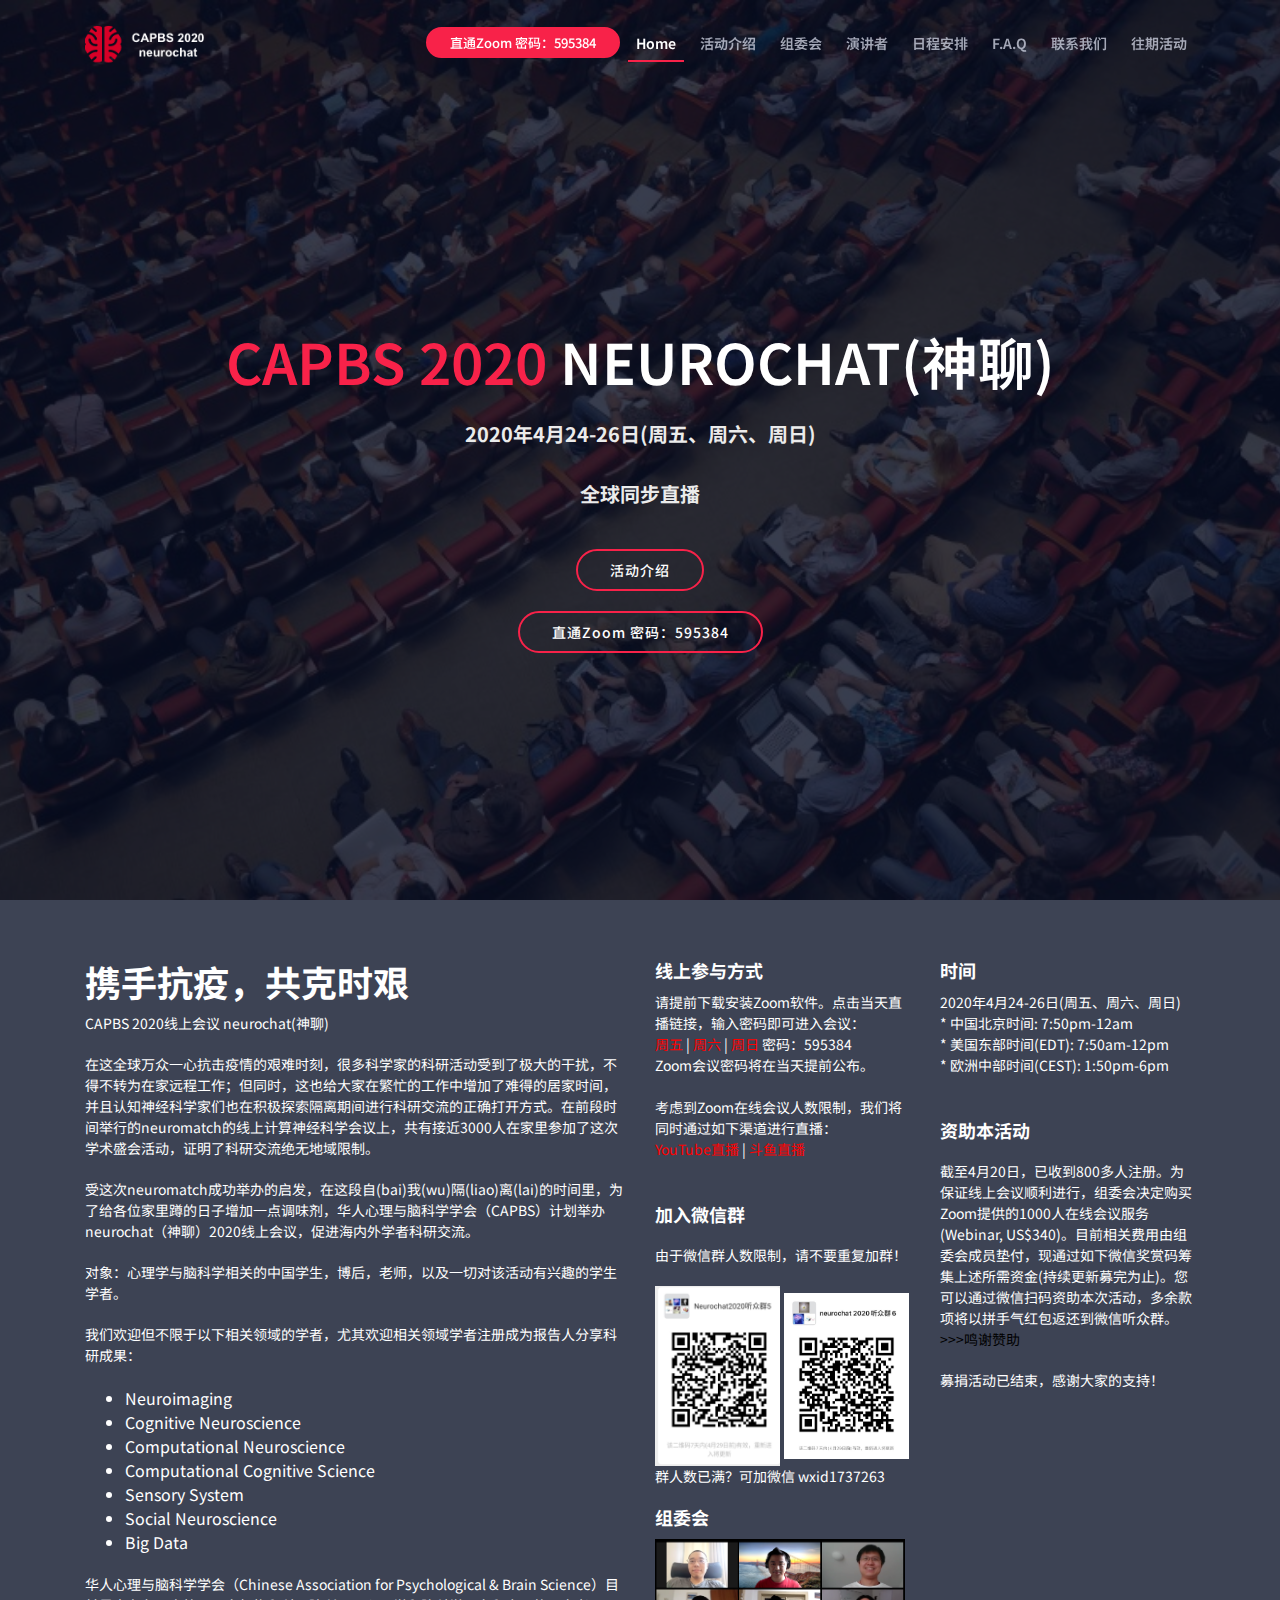
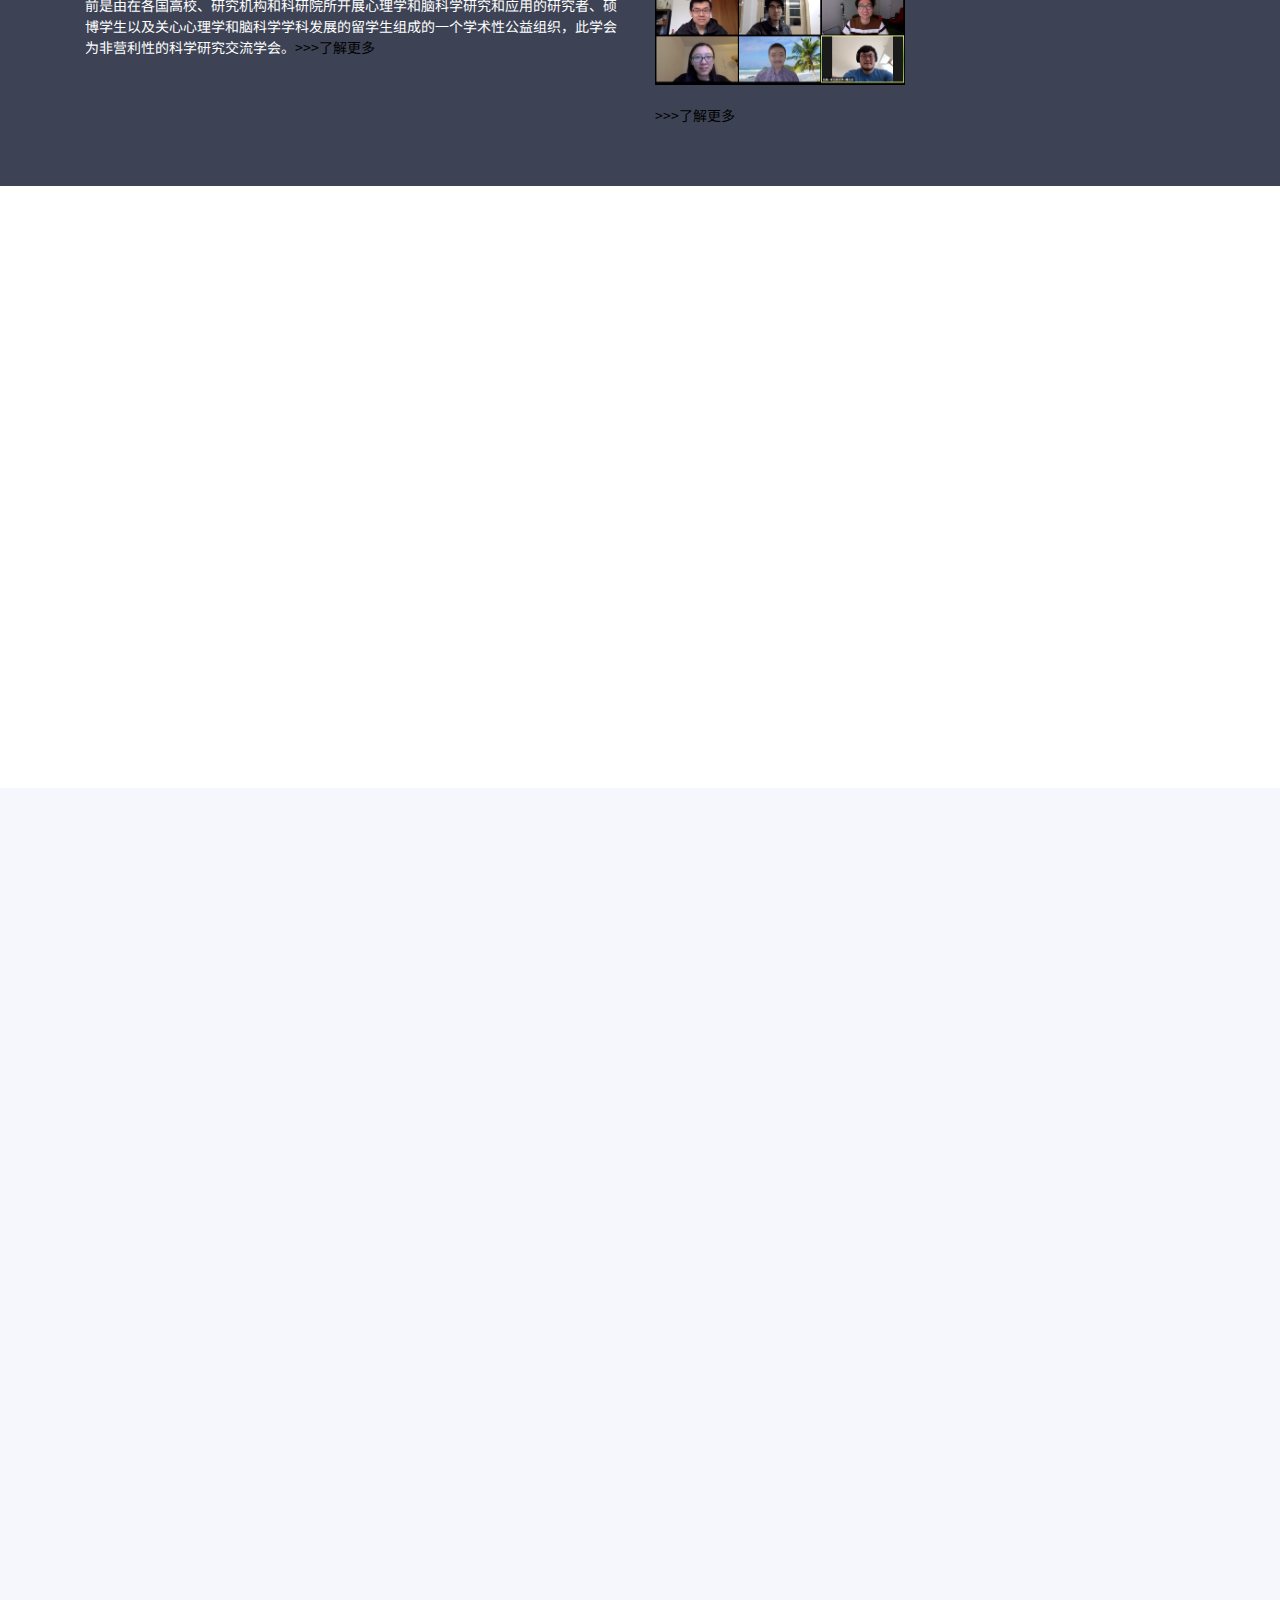
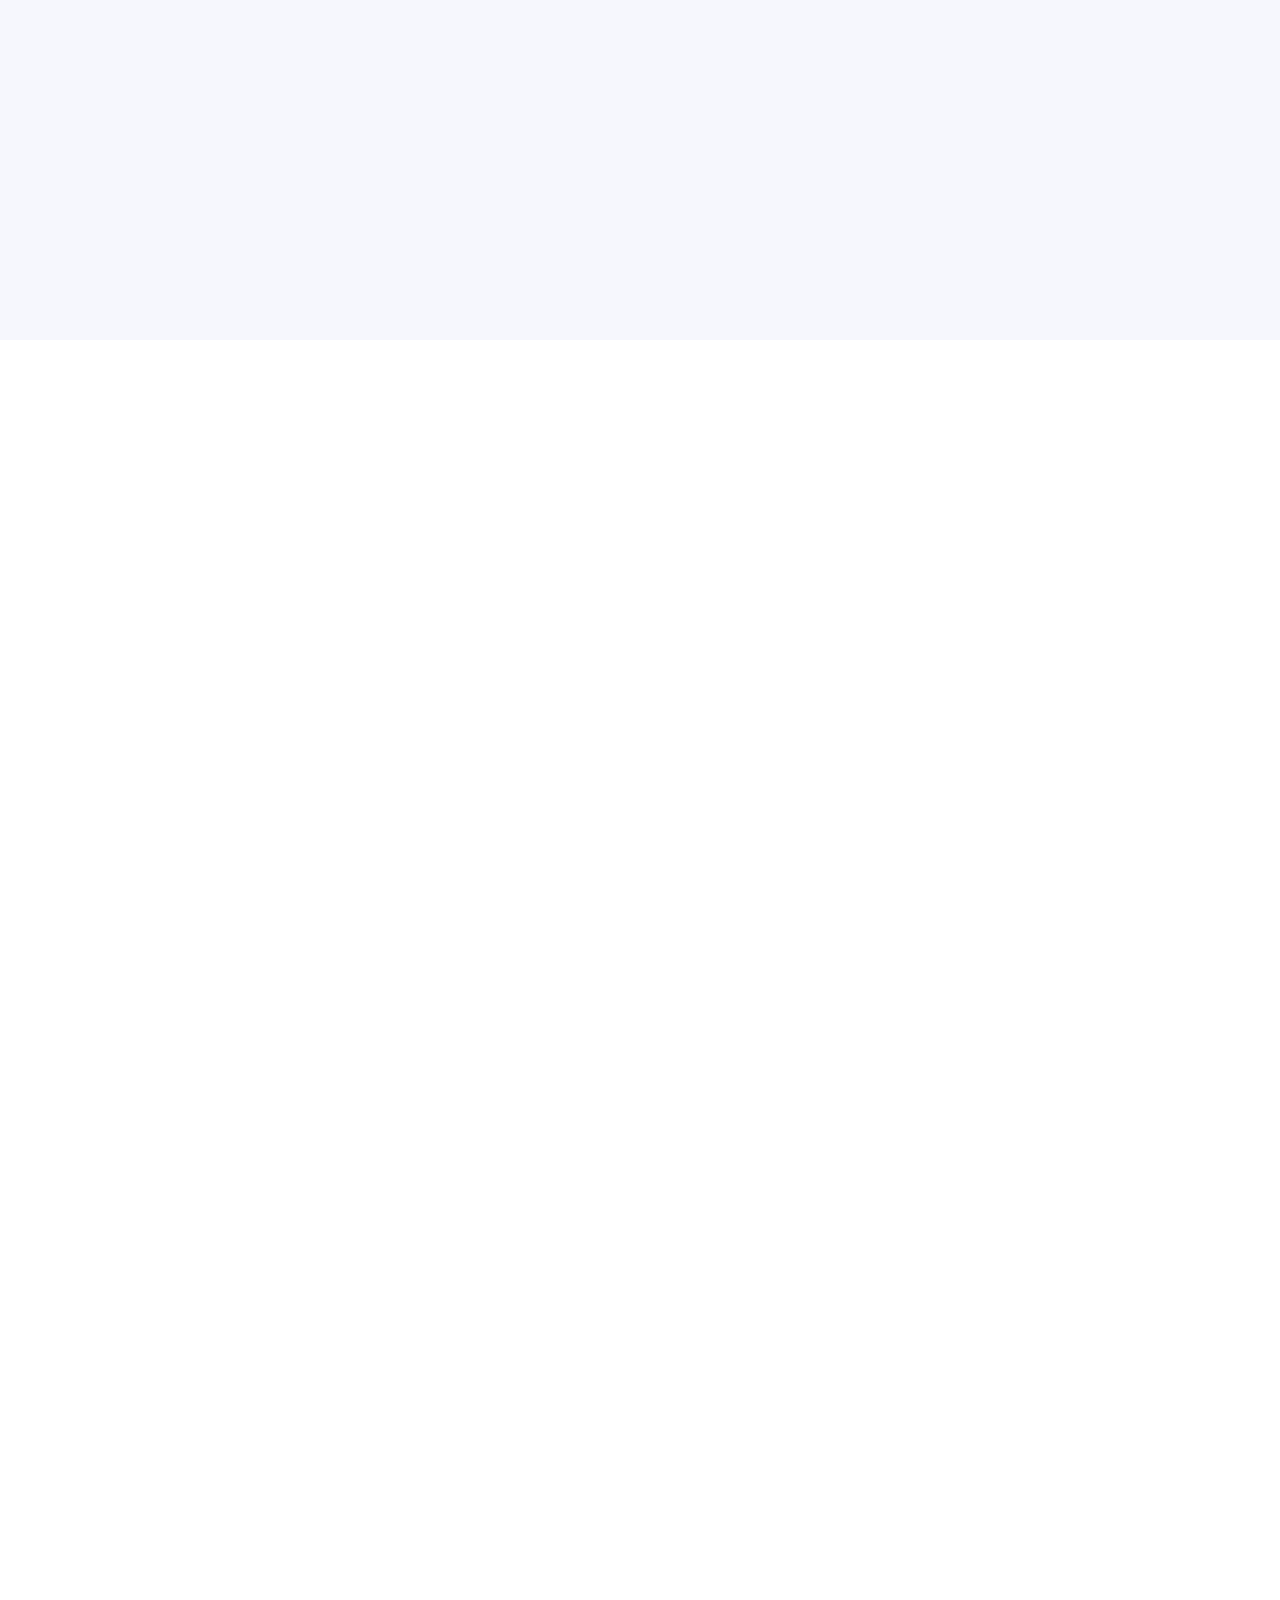
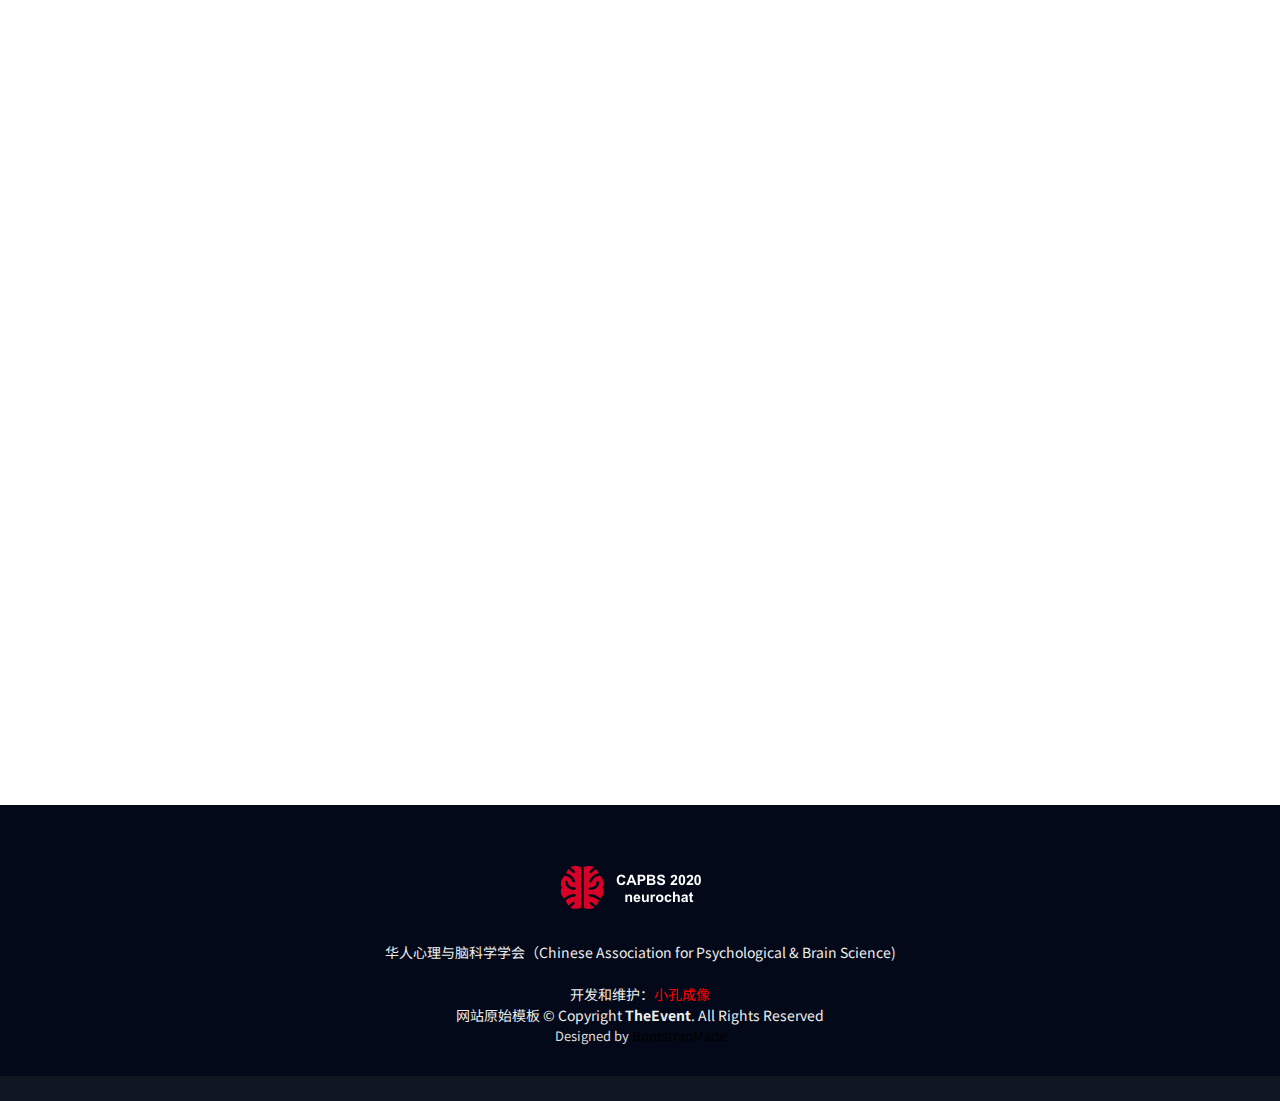
==== commit e0bdc496: "day 3 update" ====
--- a/index.html
+++ b/index.html
@@ -60,7 +60,7 @@
       <nav id="nav-menu-container">
         <ul class="nav-menu">
           <!--<li class="submission"><a href="https://semtsinghua.au1.qualtrics.com/jfe/form/SV_da3ul0DgNTPT5Nr">线上会议注册!</a></li>-->
-          <li class="submission"><a href="https://us04web.zoom.us/j/81549769686">直通Zoom 密码：923000</a></li> 
+          <li class="submission"><a href="https://us04web.zoom.us/j/88615558148">直通Zoom 密码：595384</a></li> 
           <li class="menu-active"><a href="#intro">Home</a></li>
           <li><a href="#about">活动介绍</a></li>
           <li><a href="committee.html">组委会</a></li>
@@ -88,7 +88,7 @@
       <p>全球同步直播</p>
       <a href="#about" class="about-btn scrollto">活动介绍</a>
       <!--<a href="https://semtsinghua.au1.qualtrics.com/jfe/form/SV_da3ul0DgNTPT5Nr" class="about-btn scrollto">线上会议注册</a>-->
-      <a href="https://us04web.zoom.us/j/81549769686" class="about-btn scrollto">直通Zoom 密码：923000</a>
+      <a href="https://us04web.zoom.us/j/88615558148" class="about-btn scrollto">直通Zoom 密码：595384</a>
       <!--<p>线上报告报名截止时间为：2020年4月20日！ </p>-->
     </div>
   </section>
@@ -123,7 +123,7 @@
           <div class="col-lg-3">
             <h3>线上参与方式</h3>
             <p>请提前下载安装Zoom软件。点击当天直播链接，输入密码即可进入会议：
-              <br><a href='https://us04web.zoom.us/j/89092519549' style="color:red" target="_blank">周五</a> | <a href='https://us04web.zoom.us/j/81549769686' style="color:red" target="_blank">周六</a>  密码：923000 | <a href='https://us04web.zoom.us/j/88615558148' style="color:red" target="_blank">周日</a>
+              <br><a href='https://us04web.zoom.us/j/89092519549' style="color:red" target="_blank">周五</a> | <a href='https://us04web.zoom.us/j/81549769686' style="color:red" target="_blank">周六</a>  | <a href='https://us04web.zoom.us/j/88615558148' style="color:red" target="_blank">周日</a> 密码：595384
               <br>Zoom会议密码将在当天提前公布。
               <br>
             <br>考虑到Zoom在线会议人数限制，我们将同时通过如下渠道进行直播：
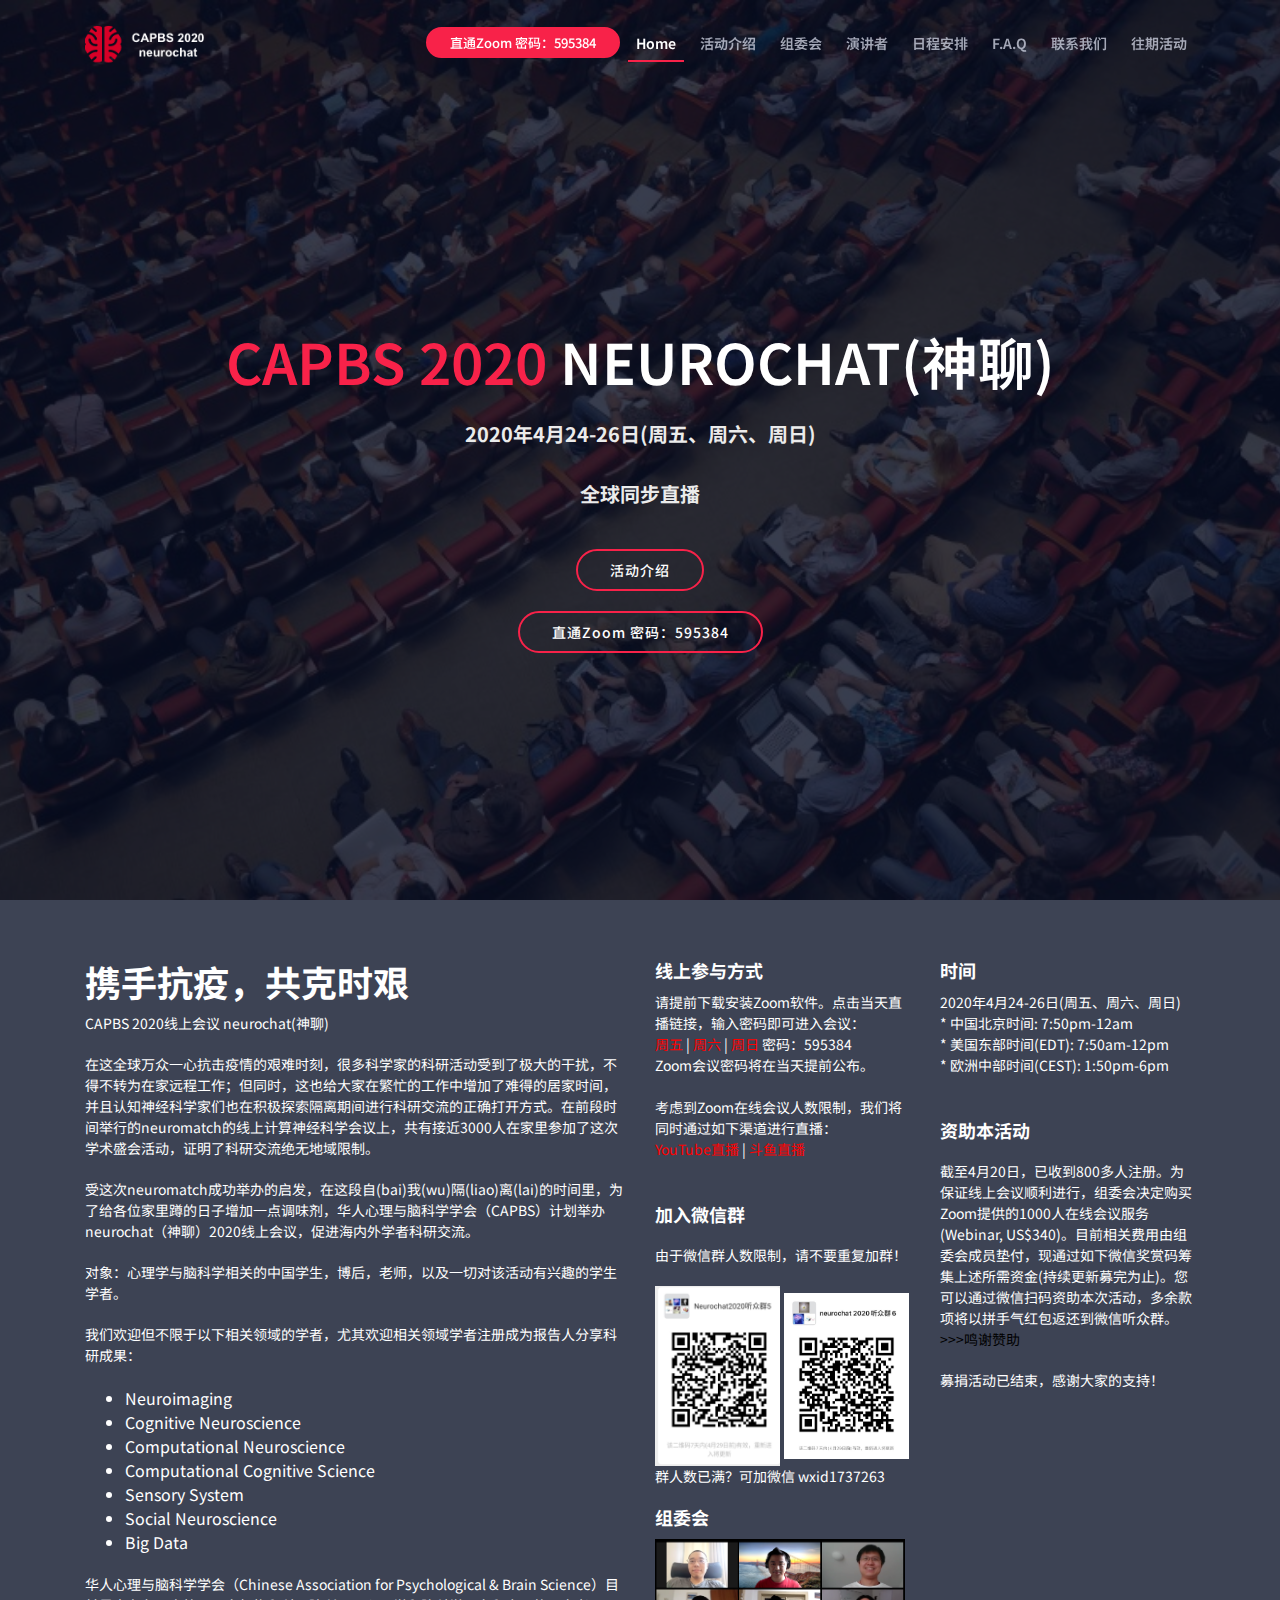
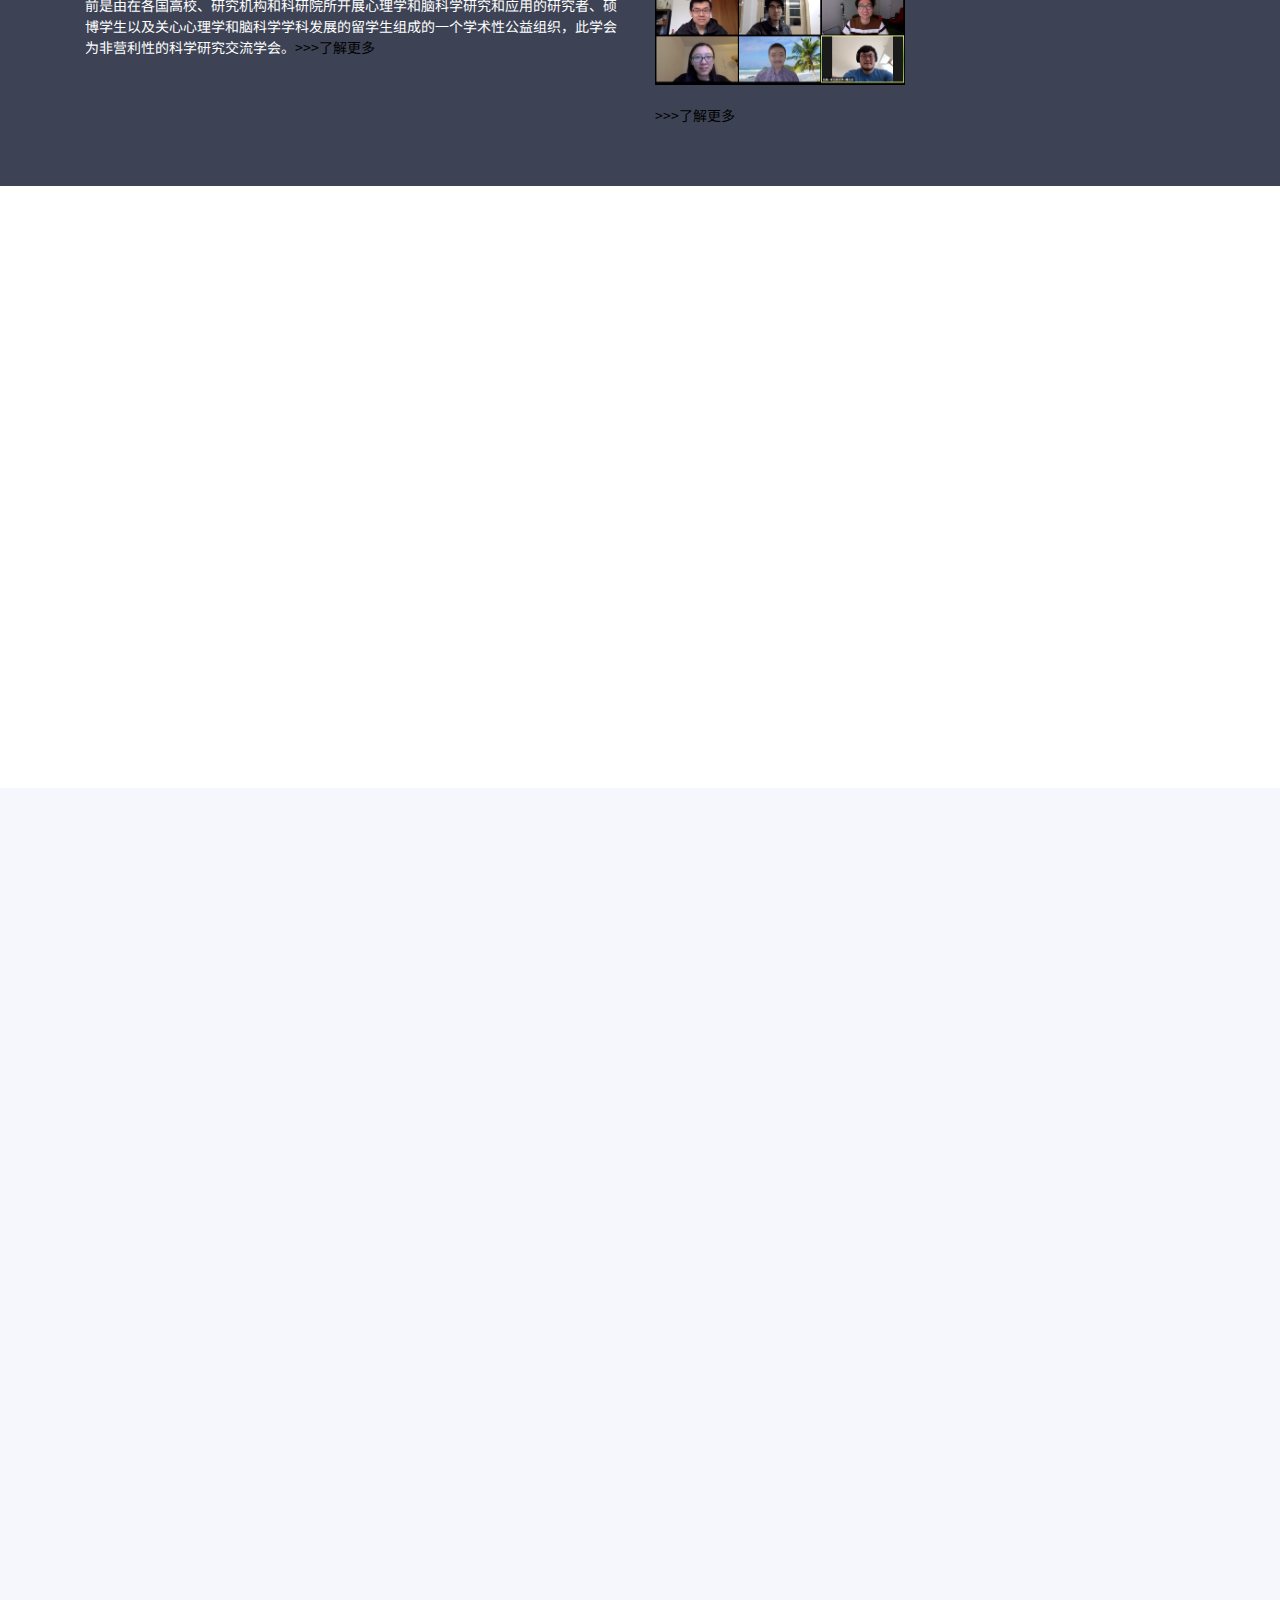
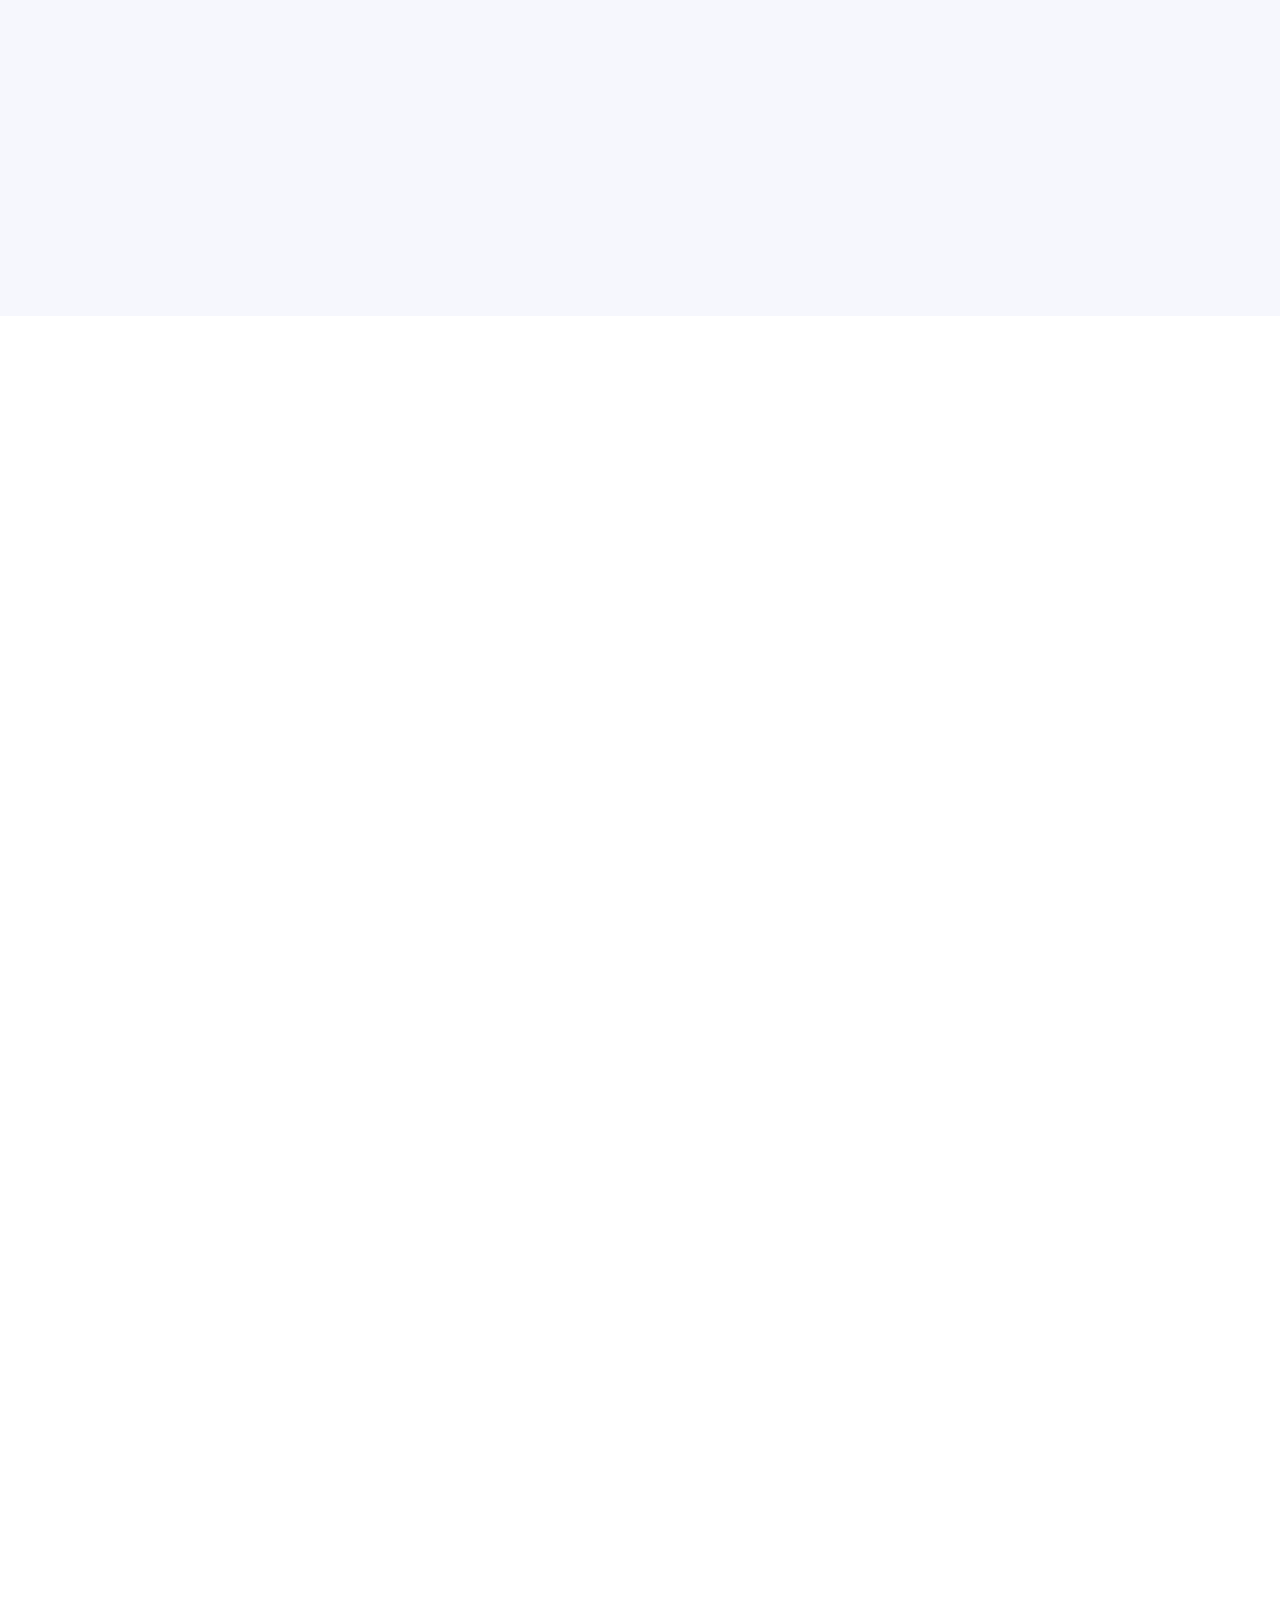
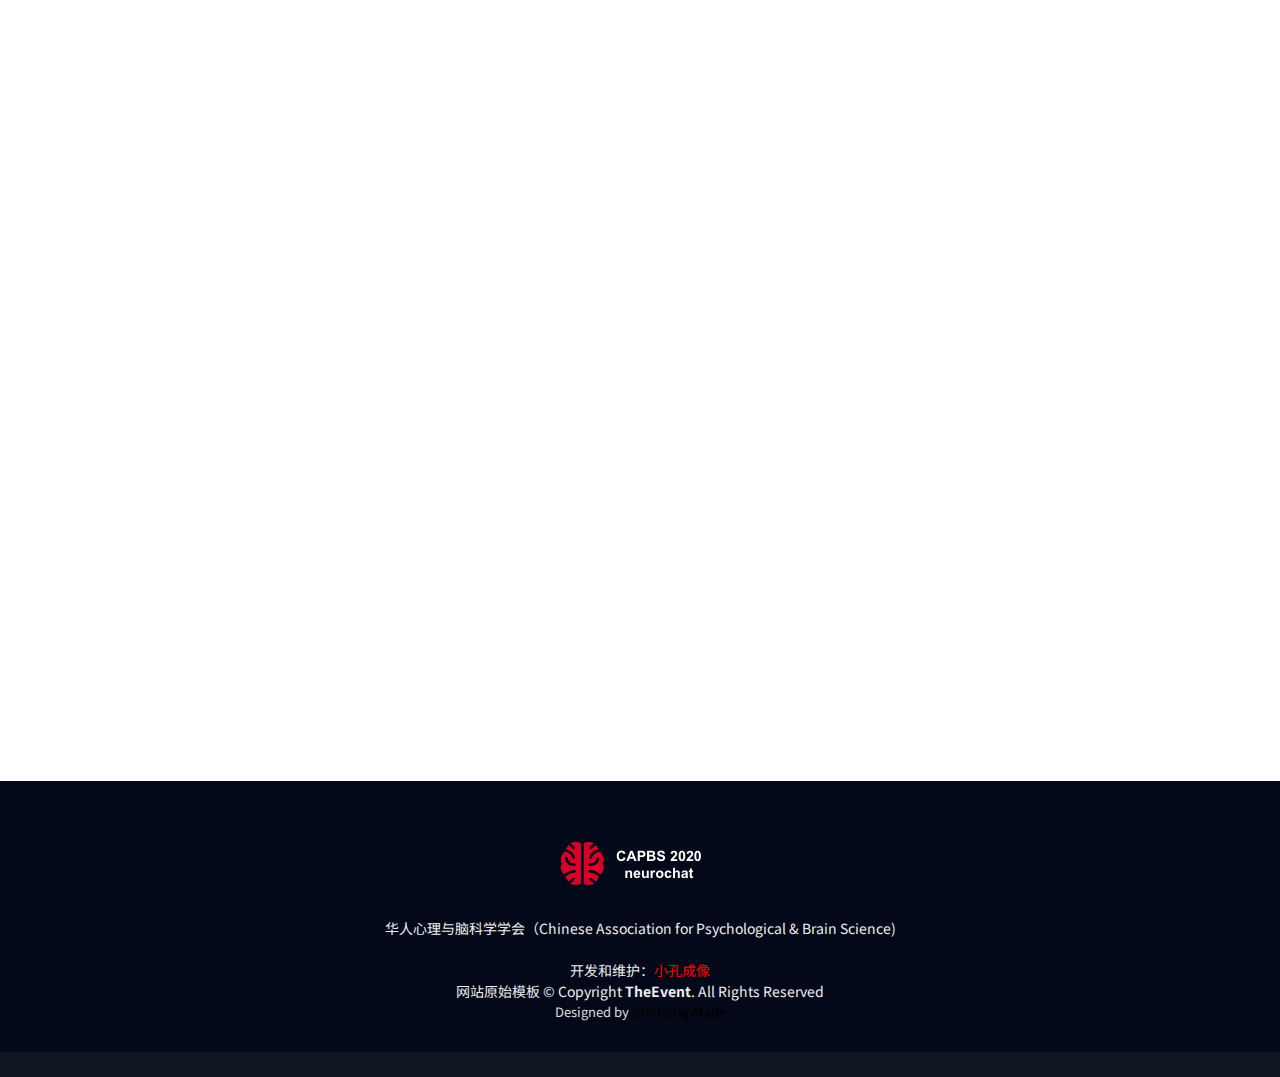
==== commit 615bf4c0: "update page" ====
--- a/index.html
+++ b/index.html
@@ -216,10 +216,10 @@
             <a class="nav-link" href="#day-1" role="tab" data-toggle="tab">Day 1</a>
           </li>
           <li class="nav-item">
-            <a class="nav-link active" href="#day-2" role="tab" data-toggle="tab">Day 2</a>
+            <a class="nav-link" href="#day-2" role="tab" data-toggle="tab">Day 2</a>
           </li>
           <li class="nav-item">
-            <a class="nav-link" href="#day-3" role="tab" data-toggle="tab">Day 3</a>
+            <a class="nav-link active" href="#day-3" role="tab" data-toggle="tab">Day 3</a>
           </li>
         </ul>
 
@@ -293,7 +293,7 @@
           <!-- End Schdule Day 1 -->
           
           <!-- Schdule Day 2 -->
-          <div role="tabpanel" class="col-lg-9  tab-pane fade show active" id="day-2">
+          <div role="tabpanel" class="col-lg-9  tab-pane fade" id="day-2">
             <h3 class="sub-heading">2020年4月25日 (周六)</h3>
             <div class="row schedule-item">
               <div class="col-md-2"><time>北京20:00 </time><time>巴黎14:00 </time><time>纽约08:00</time></div>
@@ -343,7 +343,7 @@
           <!-- End Schdule Day 2 -->
 
           <!-- Schdule Day 3 -->
-          <div role="tabpanel" class="col-lg-9  tab-pane fade" id="day-3">
+          <div role="tabpanel" class="col-lg-9  tab-pane fade show active" id="day-3">
             <h3 class="sub-heading">2020年4月26日 (周日)</h3>
             <div class="row schedule-item">
               <div class="col-md-2"><time>北京20:00 </time><time>巴黎14:00 </time><time>纽约08:00</time></div>
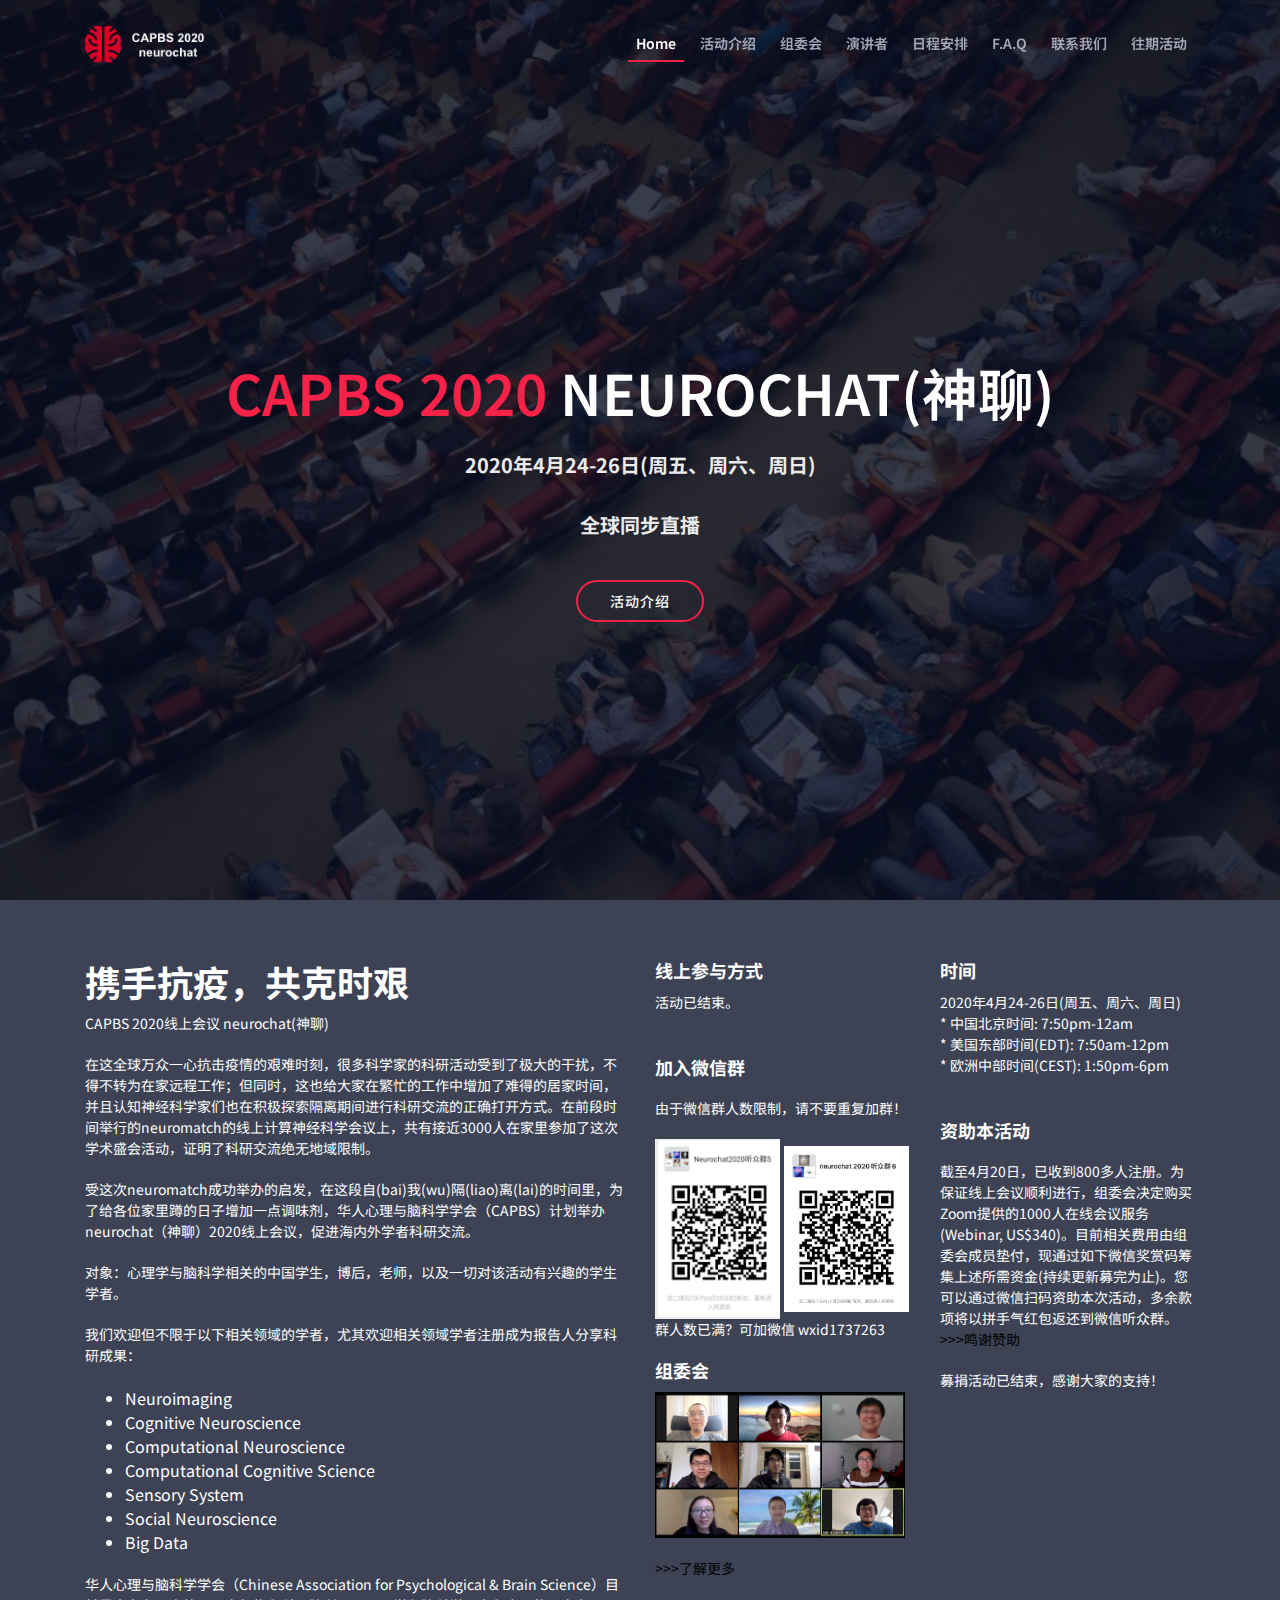
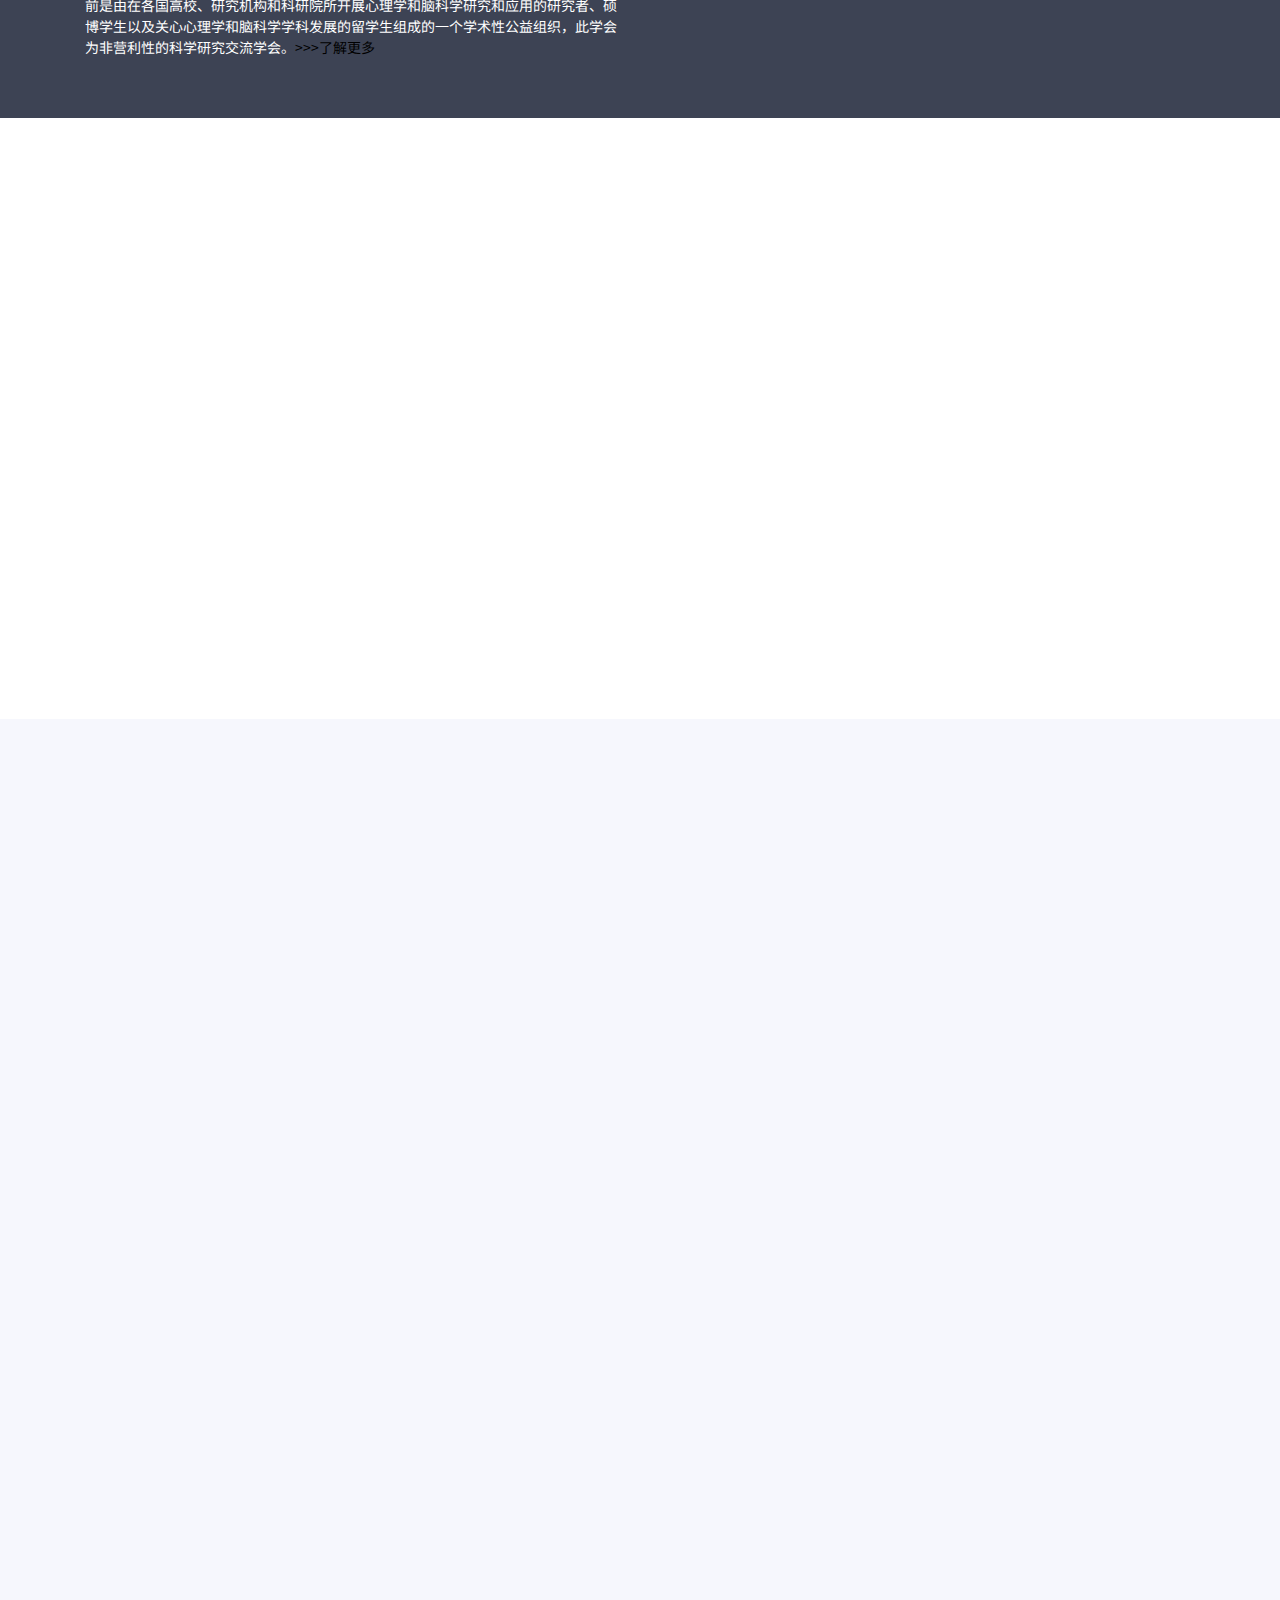
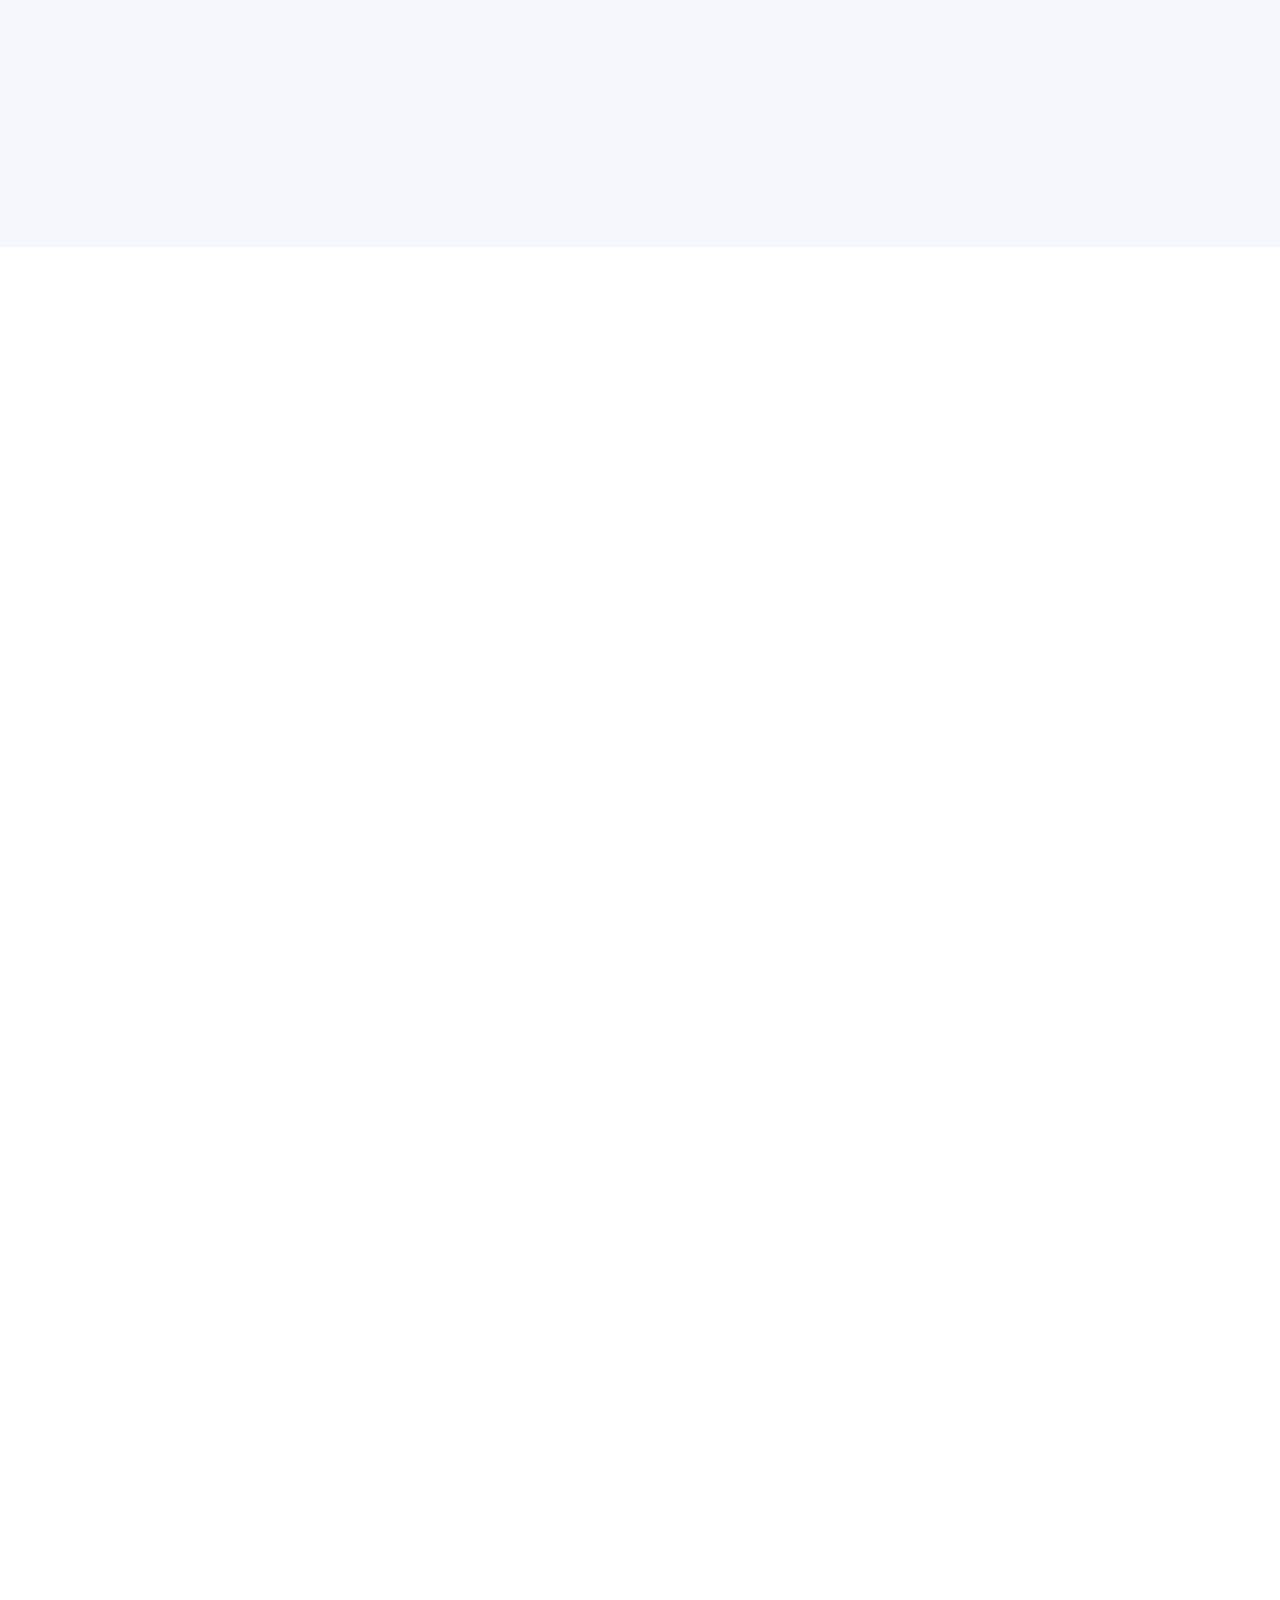
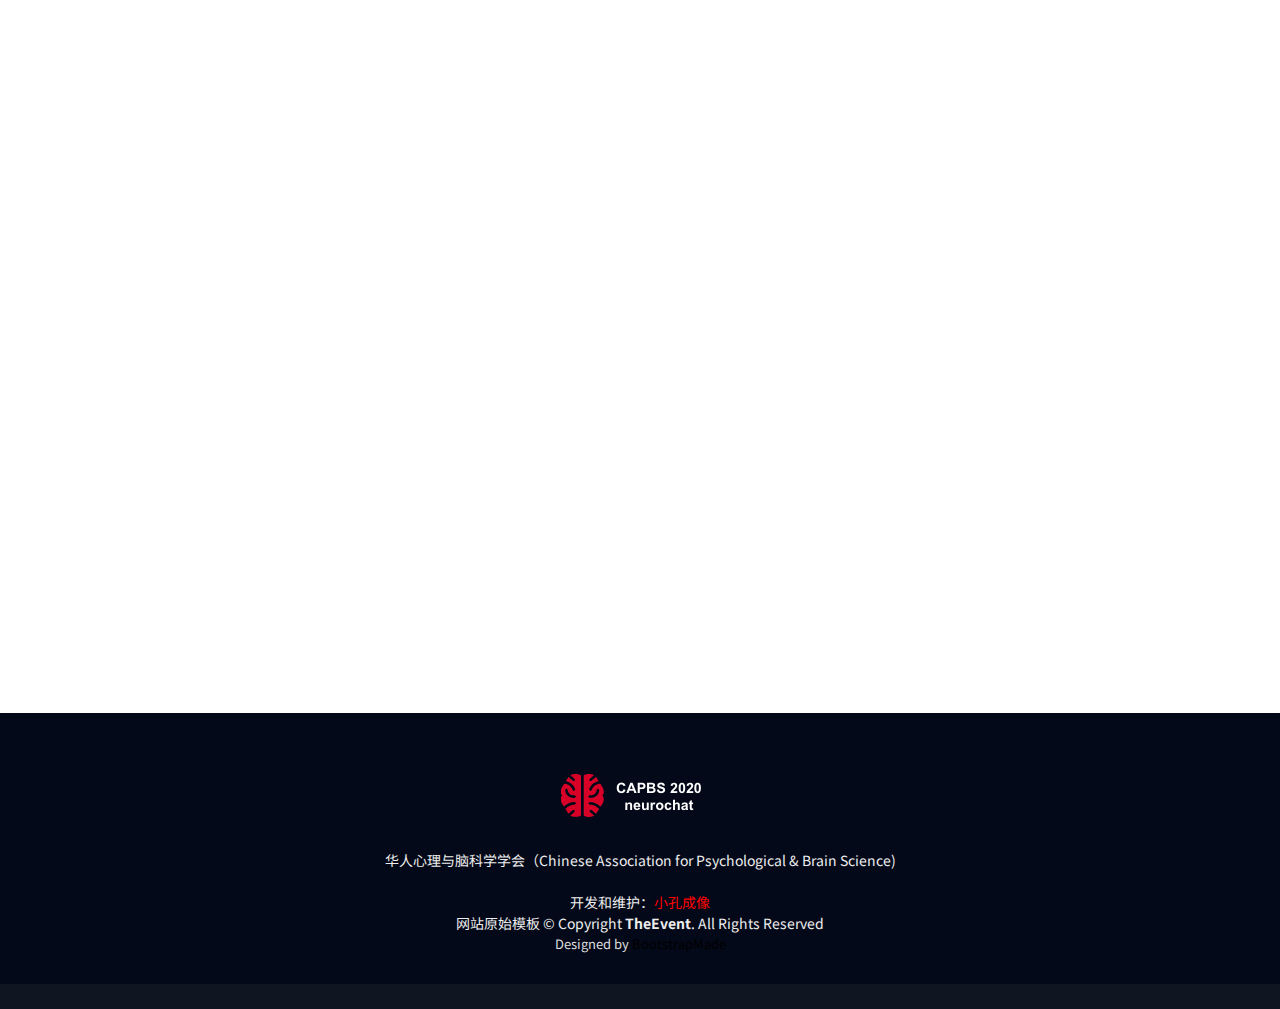
==== commit 0901b7a0: "update zoom info" ====
--- a/index.html
+++ b/index.html
@@ -60,7 +60,7 @@
       <nav id="nav-menu-container">
         <ul class="nav-menu">
           <!--<li class="submission"><a href="https://semtsinghua.au1.qualtrics.com/jfe/form/SV_da3ul0DgNTPT5Nr">线上会议注册!</a></li>-->
-          <li class="submission"><a href="https://us04web.zoom.us/j/88615558148">直通Zoom 密码：595384</a></li> 
+          <!--<li class="submission"><a href="https://us04web.zoom.us/j/88615558148">直通Zoom 密码：595384</a></li>-->
           <li class="menu-active"><a href="#intro">Home</a></li>
           <li><a href="#about">活动介绍</a></li>
           <li><a href="committee.html">组委会</a></li>
@@ -88,7 +88,7 @@
       <p>全球同步直播</p>
       <a href="#about" class="about-btn scrollto">活动介绍</a>
       <!--<a href="https://semtsinghua.au1.qualtrics.com/jfe/form/SV_da3ul0DgNTPT5Nr" class="about-btn scrollto">线上会议注册</a>-->
-      <a href="https://us04web.zoom.us/j/88615558148" class="about-btn scrollto">直通Zoom 密码：595384</a>
+      <!--<a href="https://us04web.zoom.us/j/88615558148" class="about-btn scrollto">直通Zoom 密码：595384</a>-->
       <!--<p>线上报告报名截止时间为：2020年4月20日！ </p>-->
     </div>
   </section>
@@ -122,13 +122,14 @@
           </div>
           <div class="col-lg-3">
             <h3>线上参与方式</h3>
-            <p>请提前下载安装Zoom软件。点击当天直播链接，输入密码即可进入会议：
+            <!--<p>请提前下载安装Zoom软件。点击当天直播链接，输入密码即可进入会议：
               <br><a href='https://us04web.zoom.us/j/89092519549' style="color:red" target="_blank">周五</a> | <a href='https://us04web.zoom.us/j/81549769686' style="color:red" target="_blank">周六</a>  | <a href='https://us04web.zoom.us/j/88615558148' style="color:red" target="_blank">周日</a> 密码：595384
               <br>Zoom会议密码将在当天提前公布。
               <br>
             <br>考虑到Zoom在线会议人数限制，我们将同时通过如下渠道进行直播：
               <br><a href='https://www.youtube.com/channel/UC7G_Z2-9DSVhlDf0NjIeP0A/' style="color:red" target="_blank">YouTube直播</a> | <a href='https://www.douyu.com/993594' style="color:red" target="_blank">斗鱼直播</a>
-            </p>
+            </p>-->
+            <p>活动已结束。</p>
             <p></p>
             <br>
             <h3>加入微信群</h3>
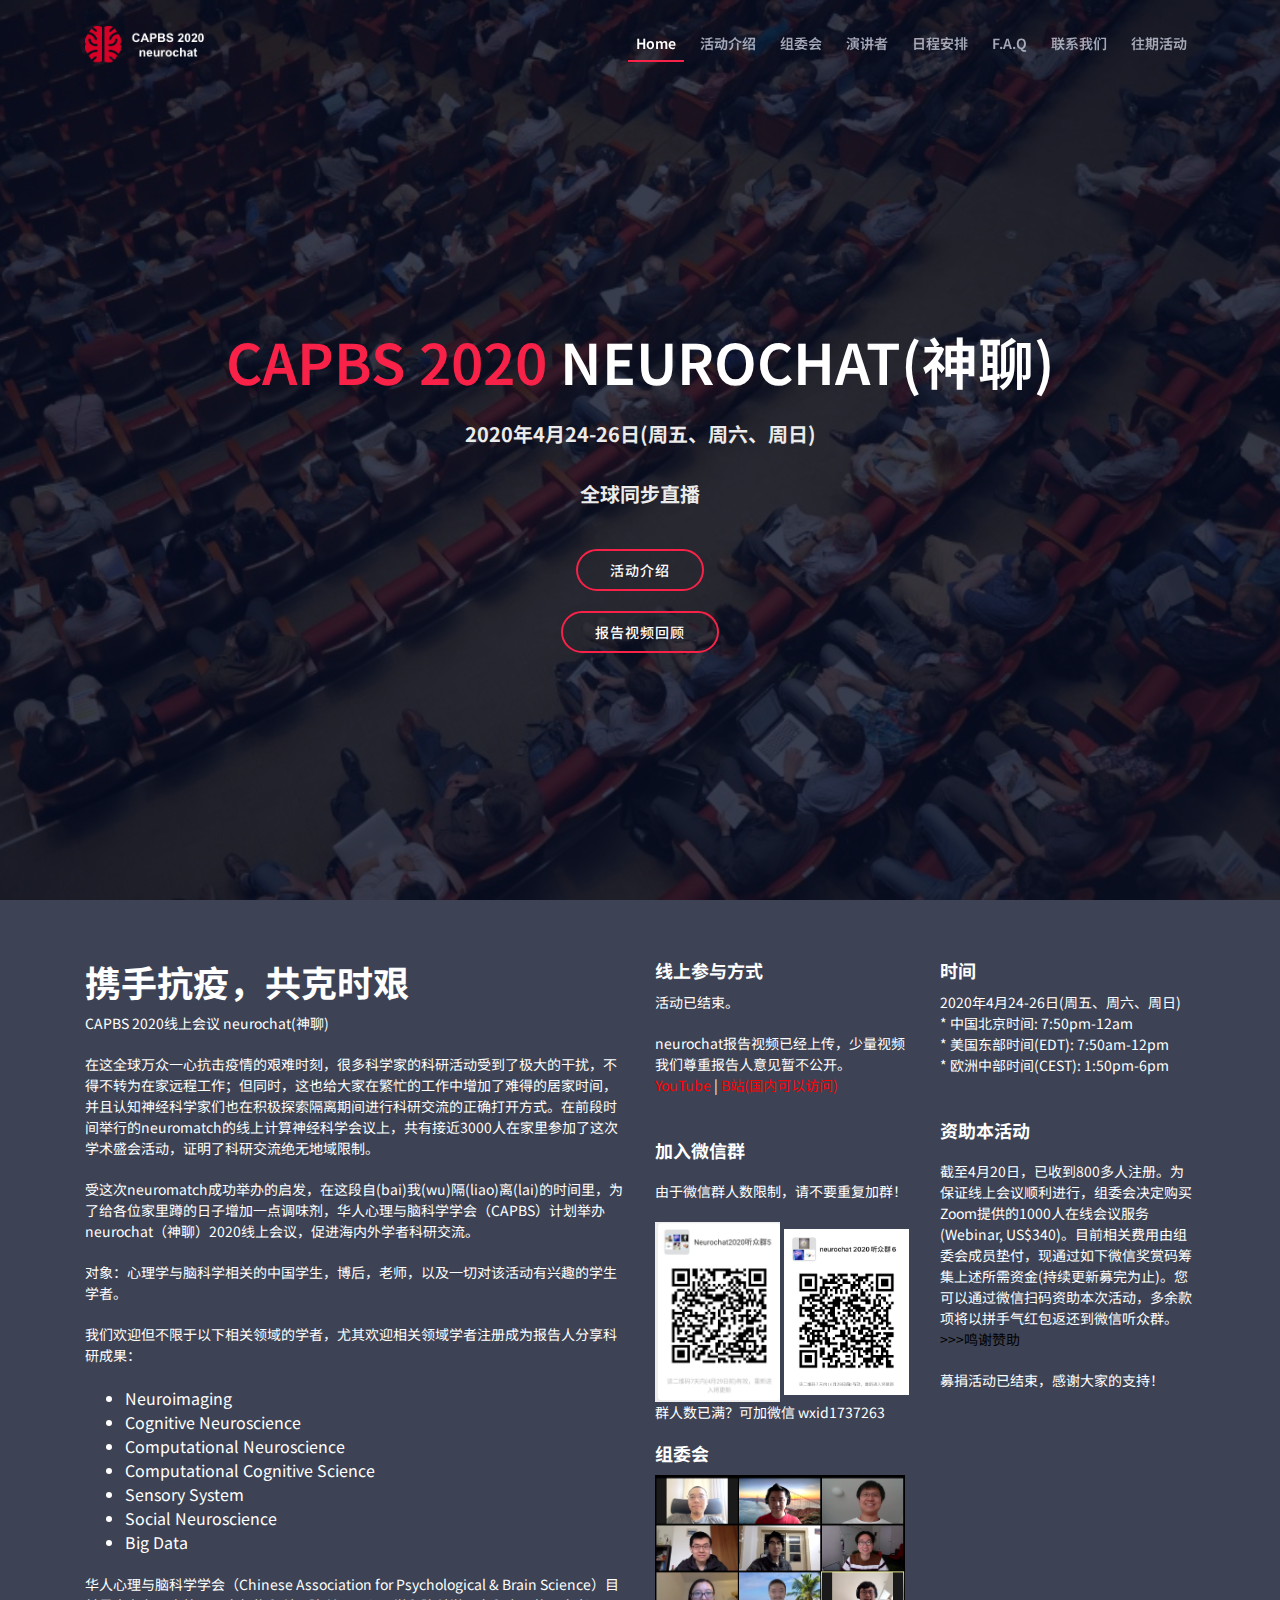
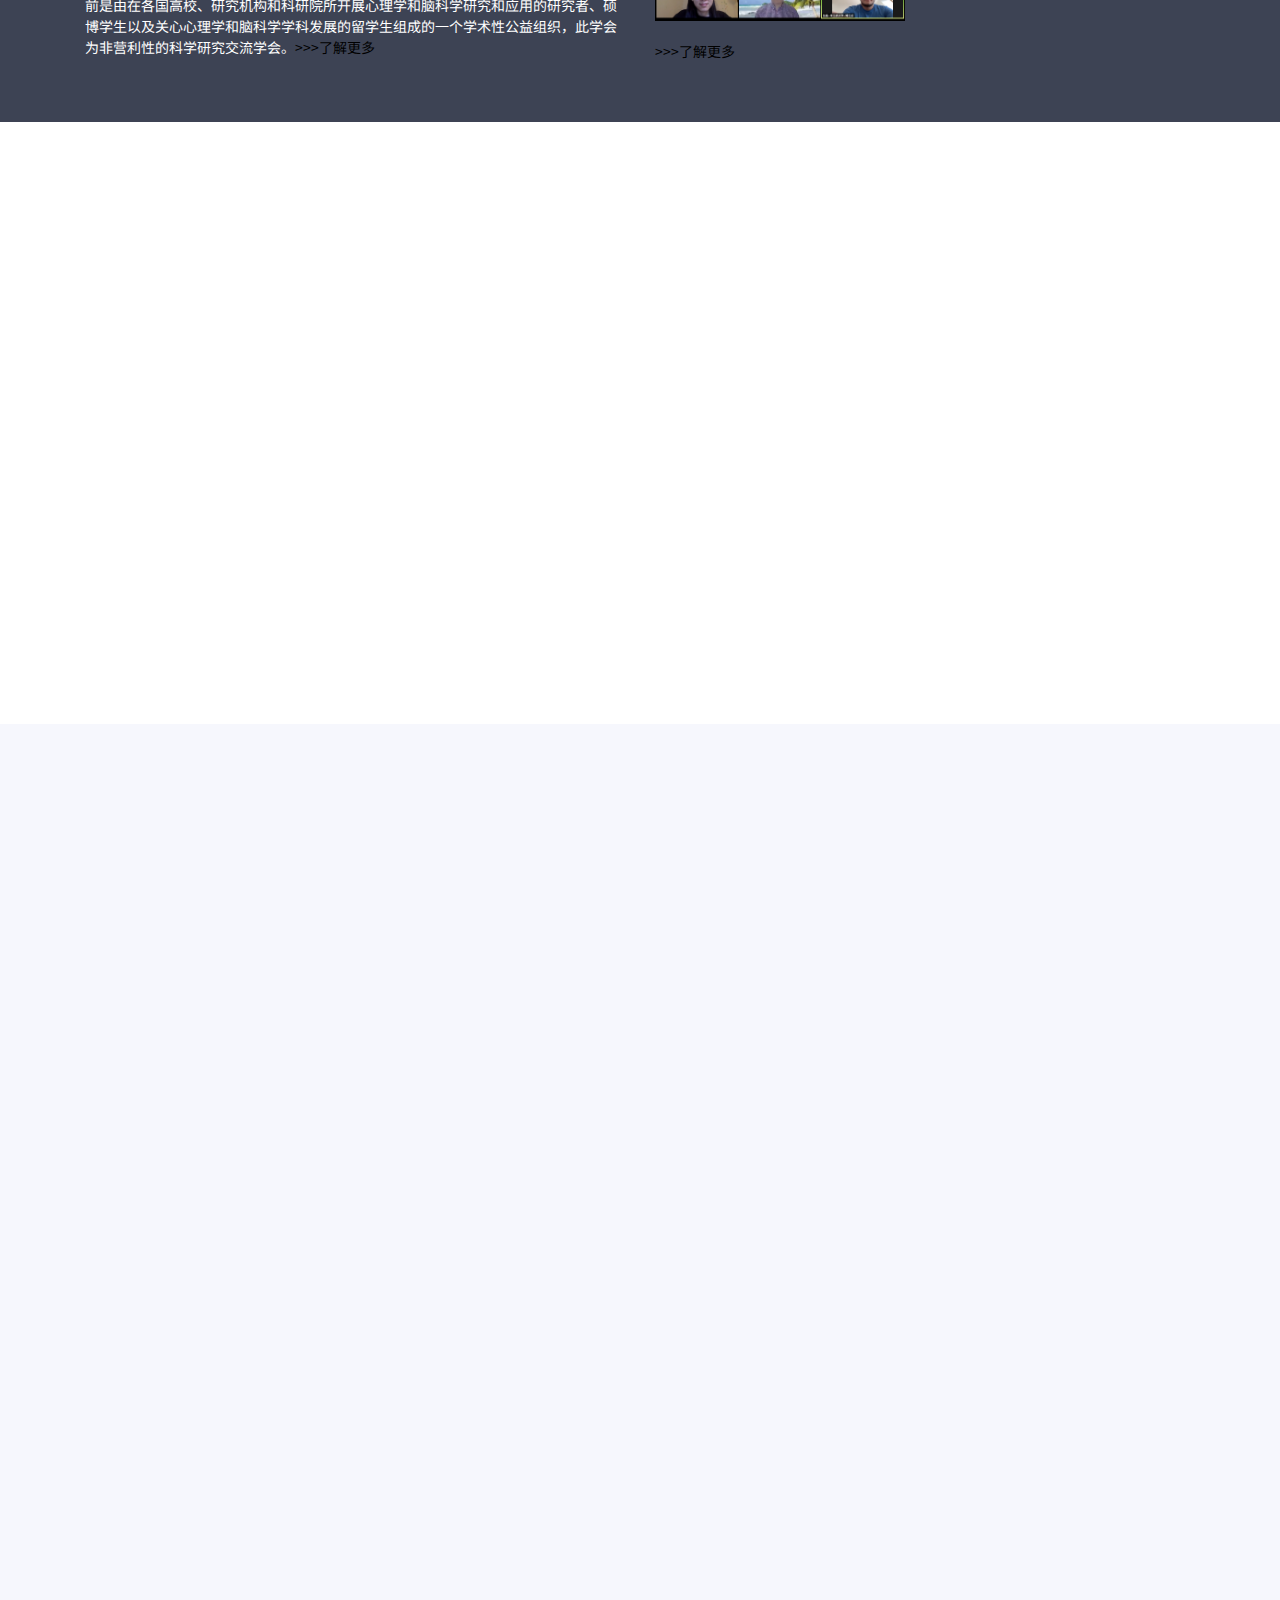
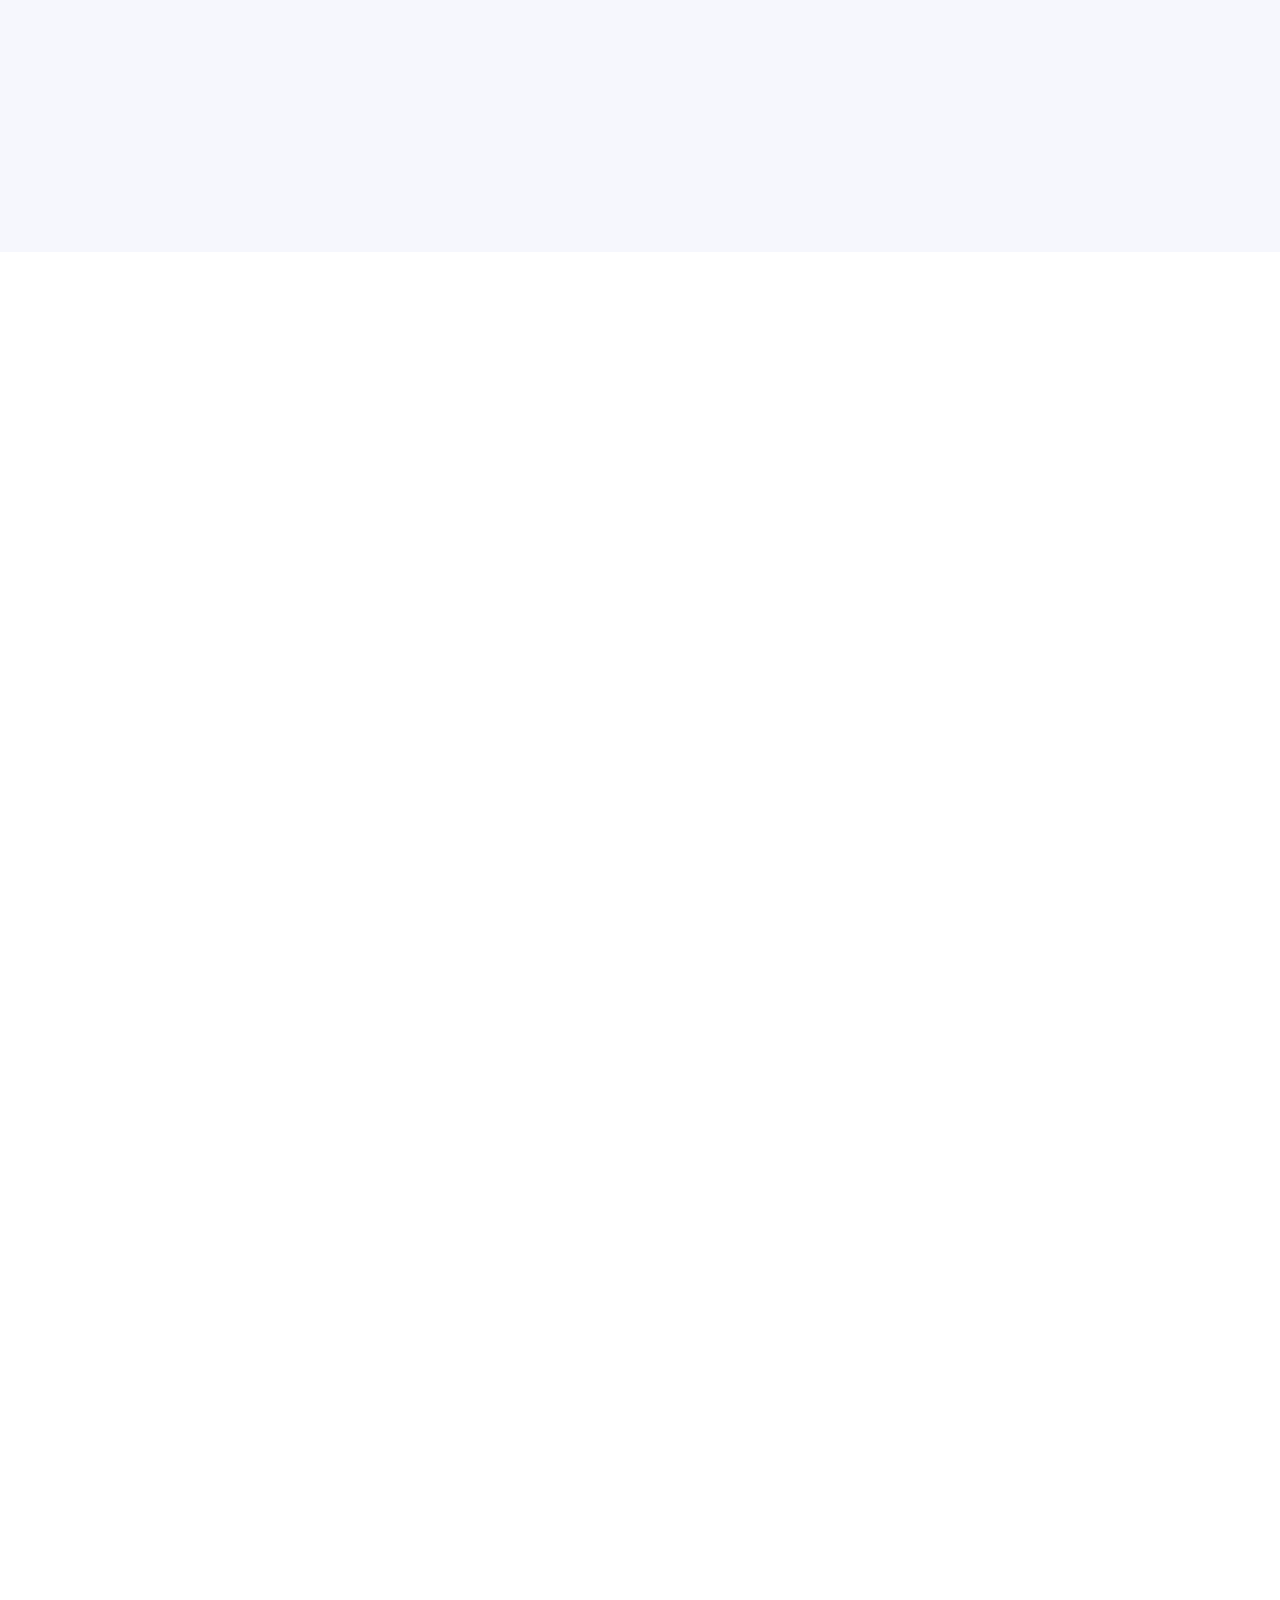
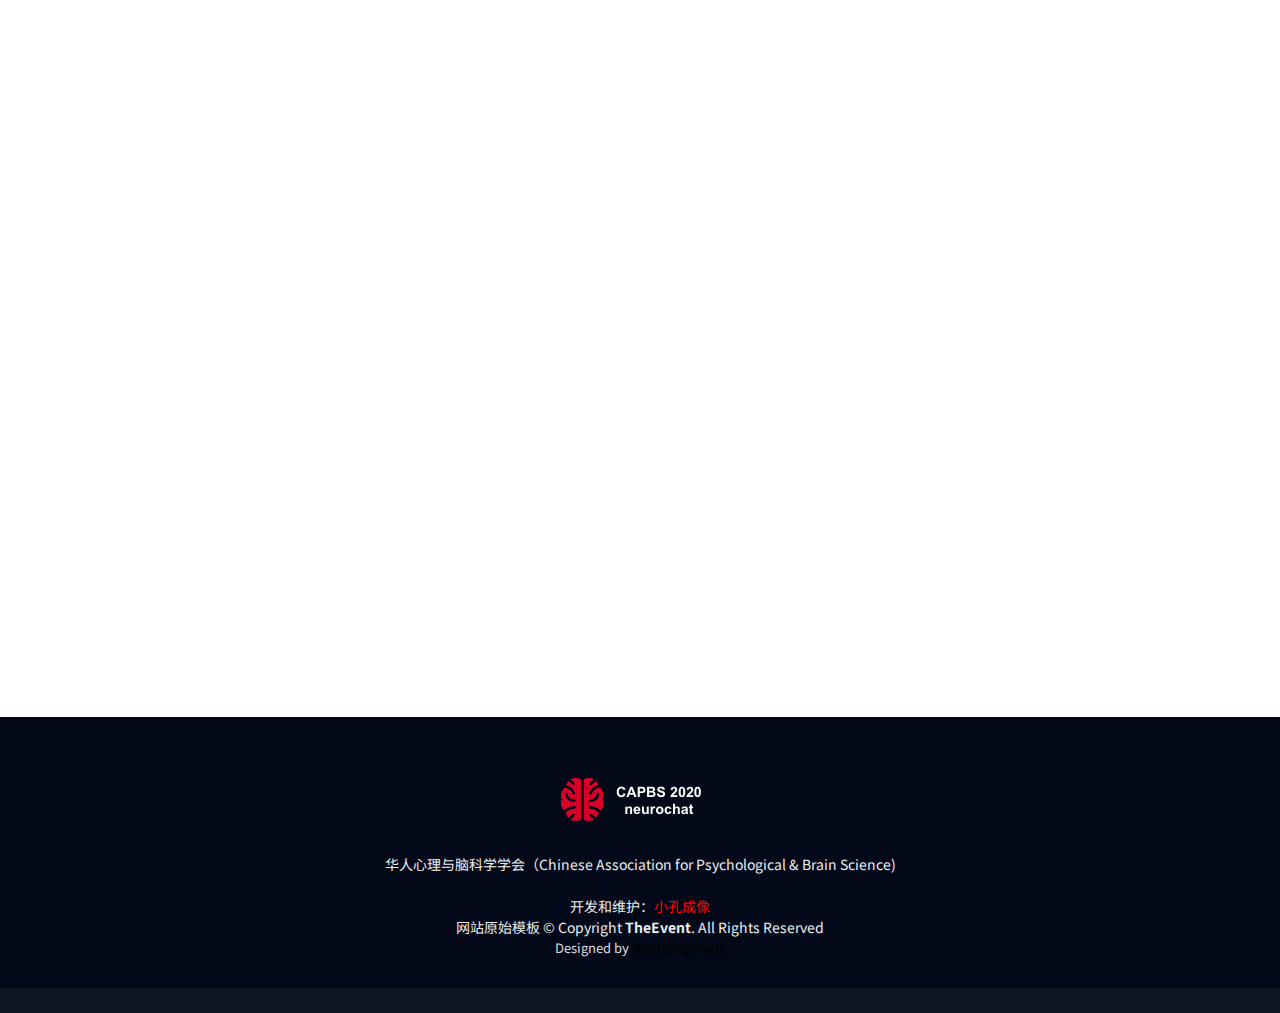
==== commit 9cabe4cc: "updated recordings" ====
--- a/index.html
+++ b/index.html
@@ -87,6 +87,7 @@
       <p>2020年4月24-26日(周五、周六、周日)</p> 
       <p>全球同步直播</p>
       <a href="#about" class="about-btn scrollto">活动介绍</a>
+      <a href="#about" class="about-btn scrollto">报告视频回顾</a>
       <!--<a href="https://semtsinghua.au1.qualtrics.com/jfe/form/SV_da3ul0DgNTPT5Nr" class="about-btn scrollto">线上会议注册</a>-->
       <!--<a href="https://us04web.zoom.us/j/88615558148" class="about-btn scrollto">直通Zoom 密码：595384</a>-->
       <!--<p>线上报告报名截止时间为：2020年4月20日！ </p>-->
@@ -130,6 +131,10 @@
               <br><a href='https://www.youtube.com/channel/UC7G_Z2-9DSVhlDf0NjIeP0A/' style="color:red" target="_blank">YouTube直播</a> | <a href='https://www.douyu.com/993594' style="color:red" target="_blank">斗鱼直播</a>
             </p>-->
             <p>活动已结束。</p>
+            <p>
+              neurochat报告视频已经上传，少量视频我们尊重报告人意见暂不公开。
+              <br><a href='https://www.youtube.com/playlist?list=PL-Upw_K8Uhtl0TKcQDVWtS9gG90oV_-i1' style="color:red" target="_blank">YouTube</a>  |  <a href='https://space.bilibili.com/543929560' style="color:red" target="_blank">B站(国内可以访问)</a> 
+            </p>
             <p></p>
             <br>
             <h3>加入微信群</h3>
@@ -554,6 +559,19 @@
           -->
           Designed by <a href="https://bootstrapmade.com/">BootstrapMade</a>
         </div>
+
+        <script async src="https://pagead2.googlesyndication.com/pagead/js/adsbygoogle.js"></script>
+        <!-- horizontal -->
+        <ins class="adsbygoogle"
+        style="display:block"
+        data-ad-client="ca-pub-7680017147908727"
+        data-ad-slot="2051716958"
+        data-ad-format="auto"
+        data-full-width-responsive="true"></ins>
+        <script>
+        (adsbygoogle = window.adsbygoogle || []).push({});
+        </script>
+
       </div>
     </div>
   </footer><!-- #footer -->
@@ -577,6 +595,7 @@
 
   <!-- Template Main Javascript File -->
   <script src="js/main.js"></script>
+
 </body>
 
 </html>
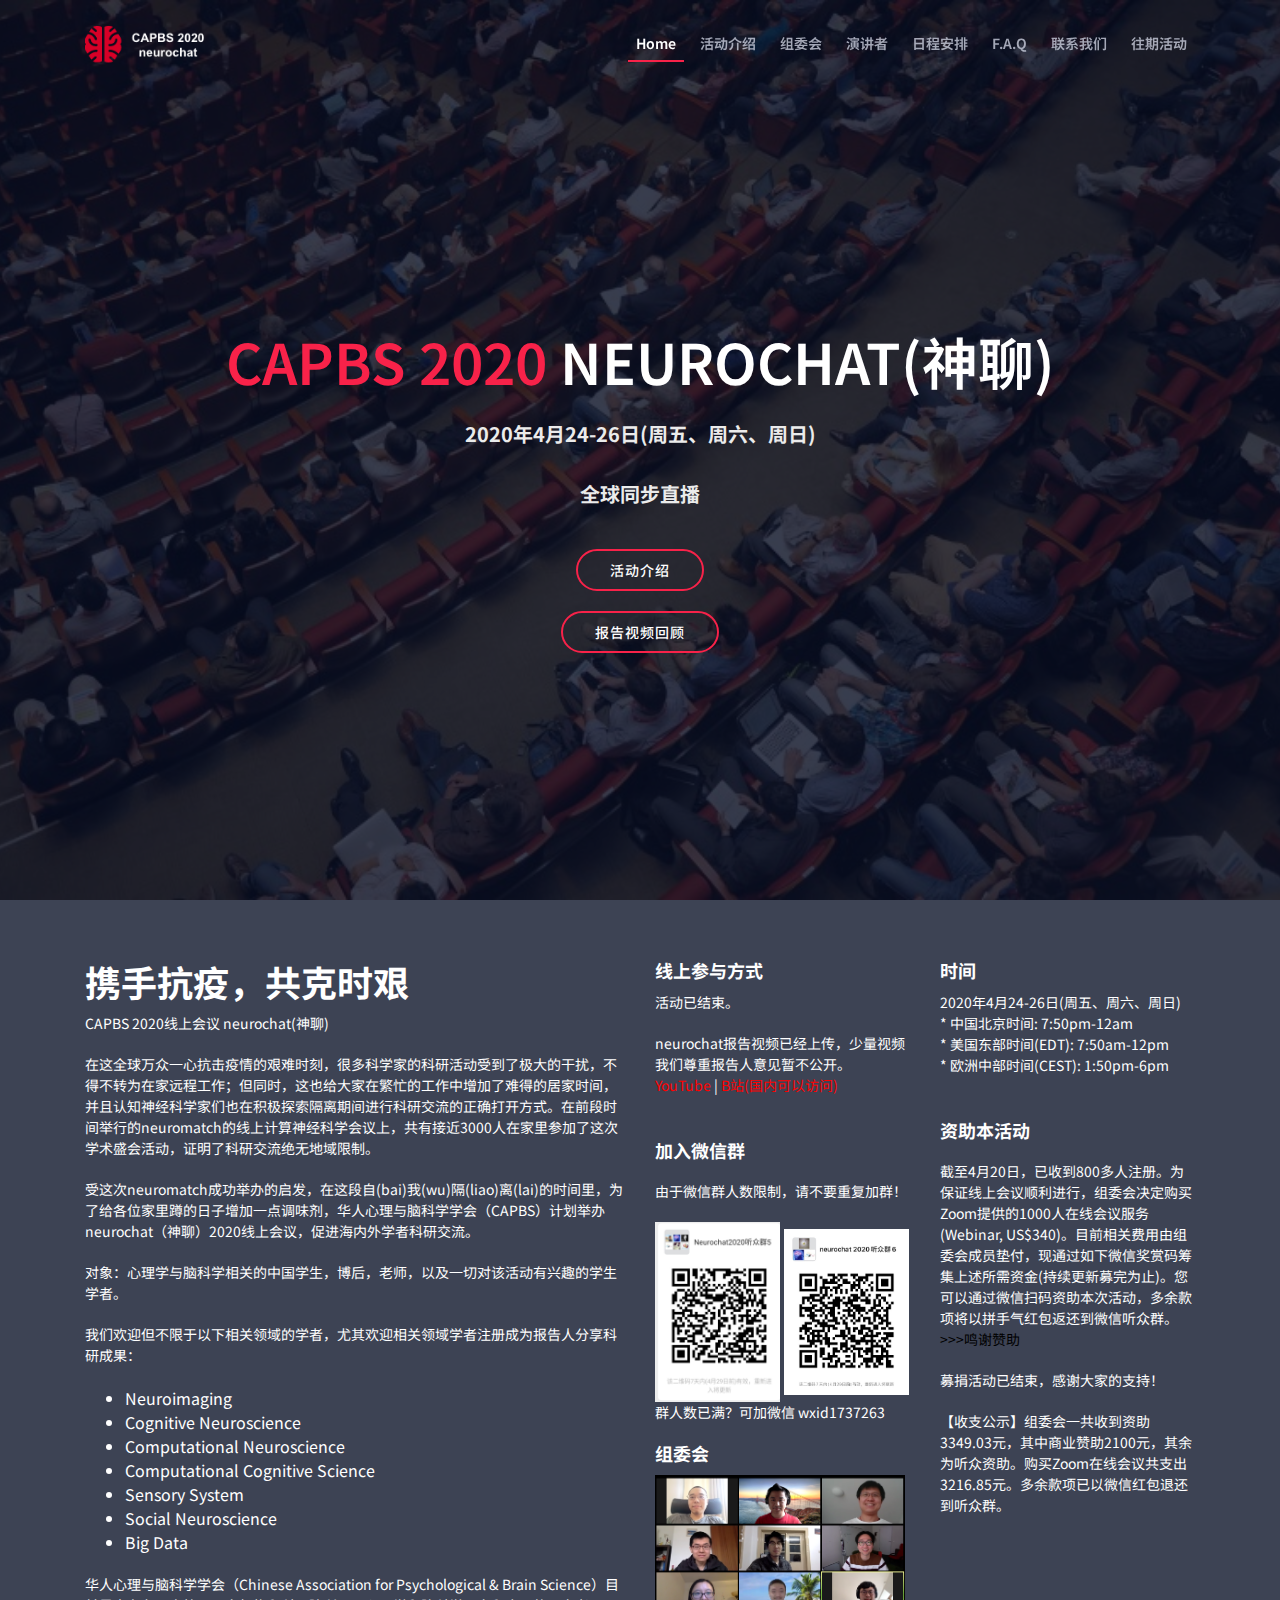
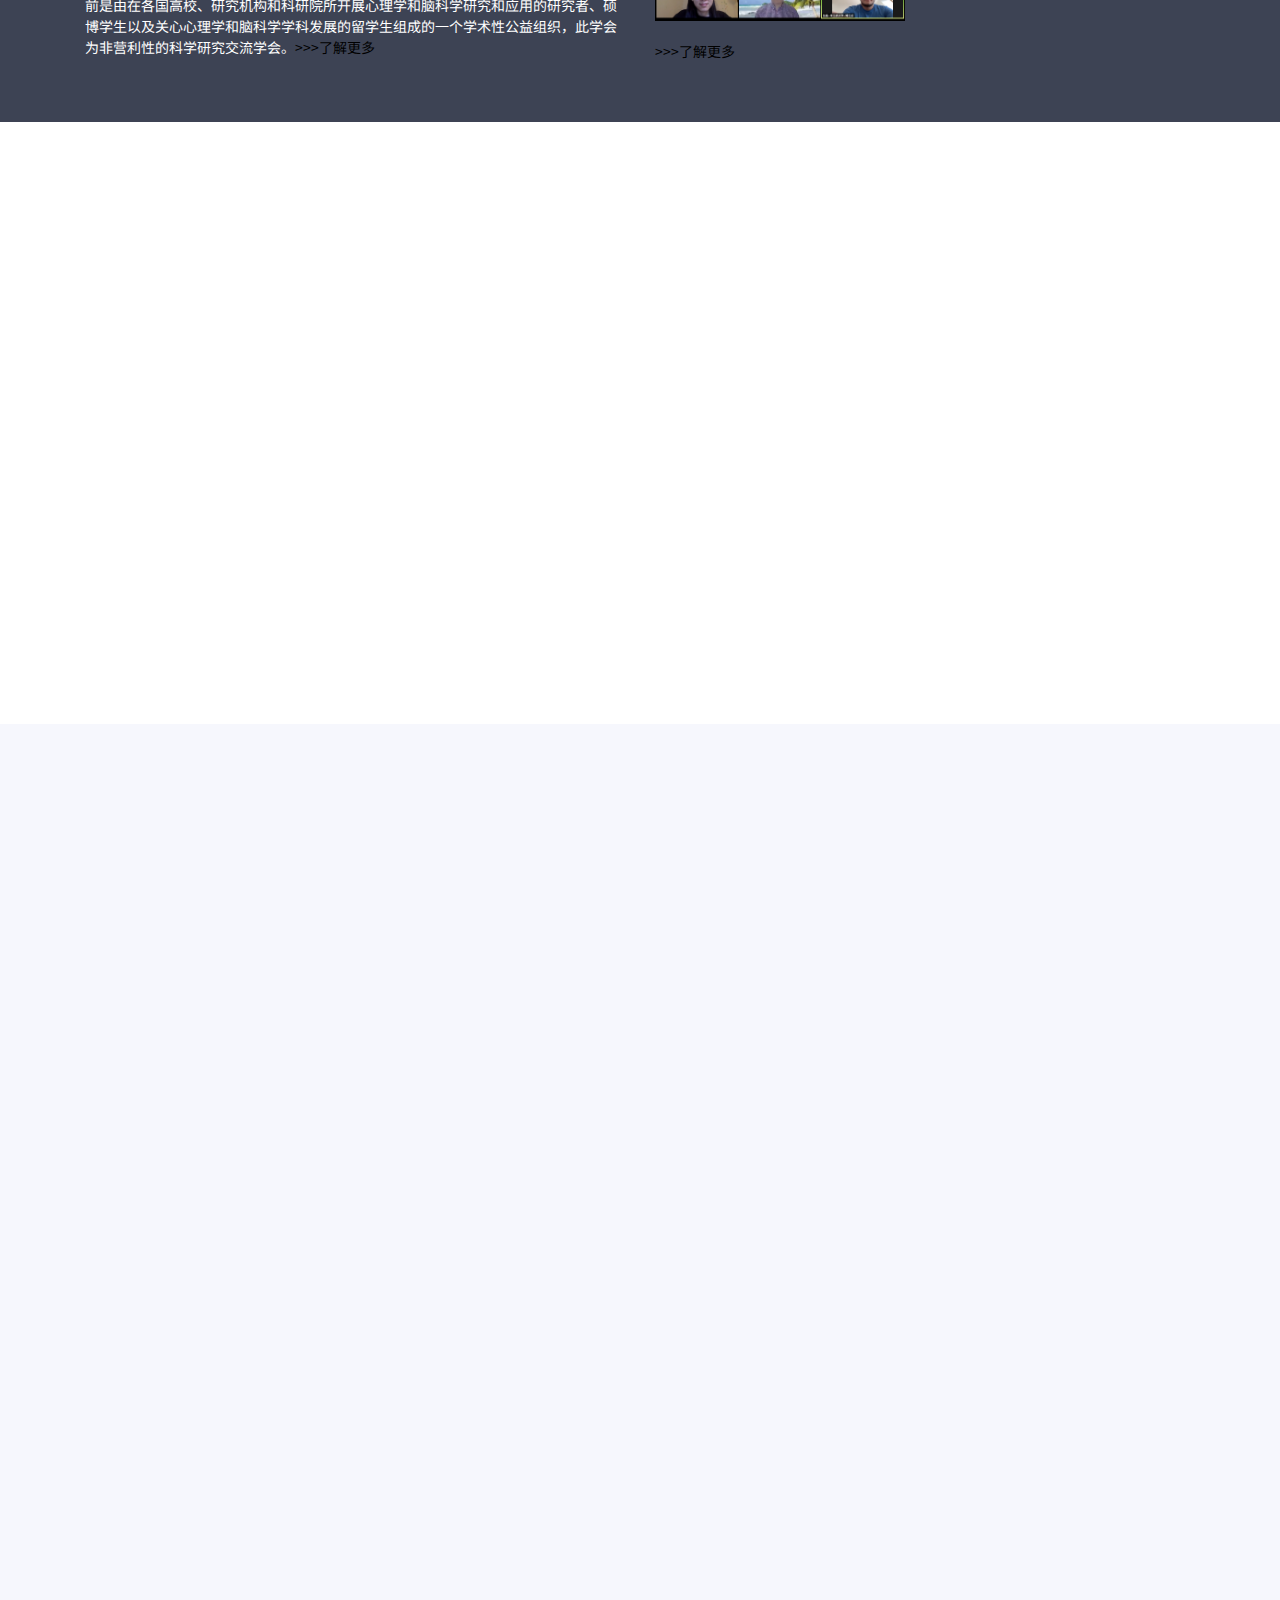
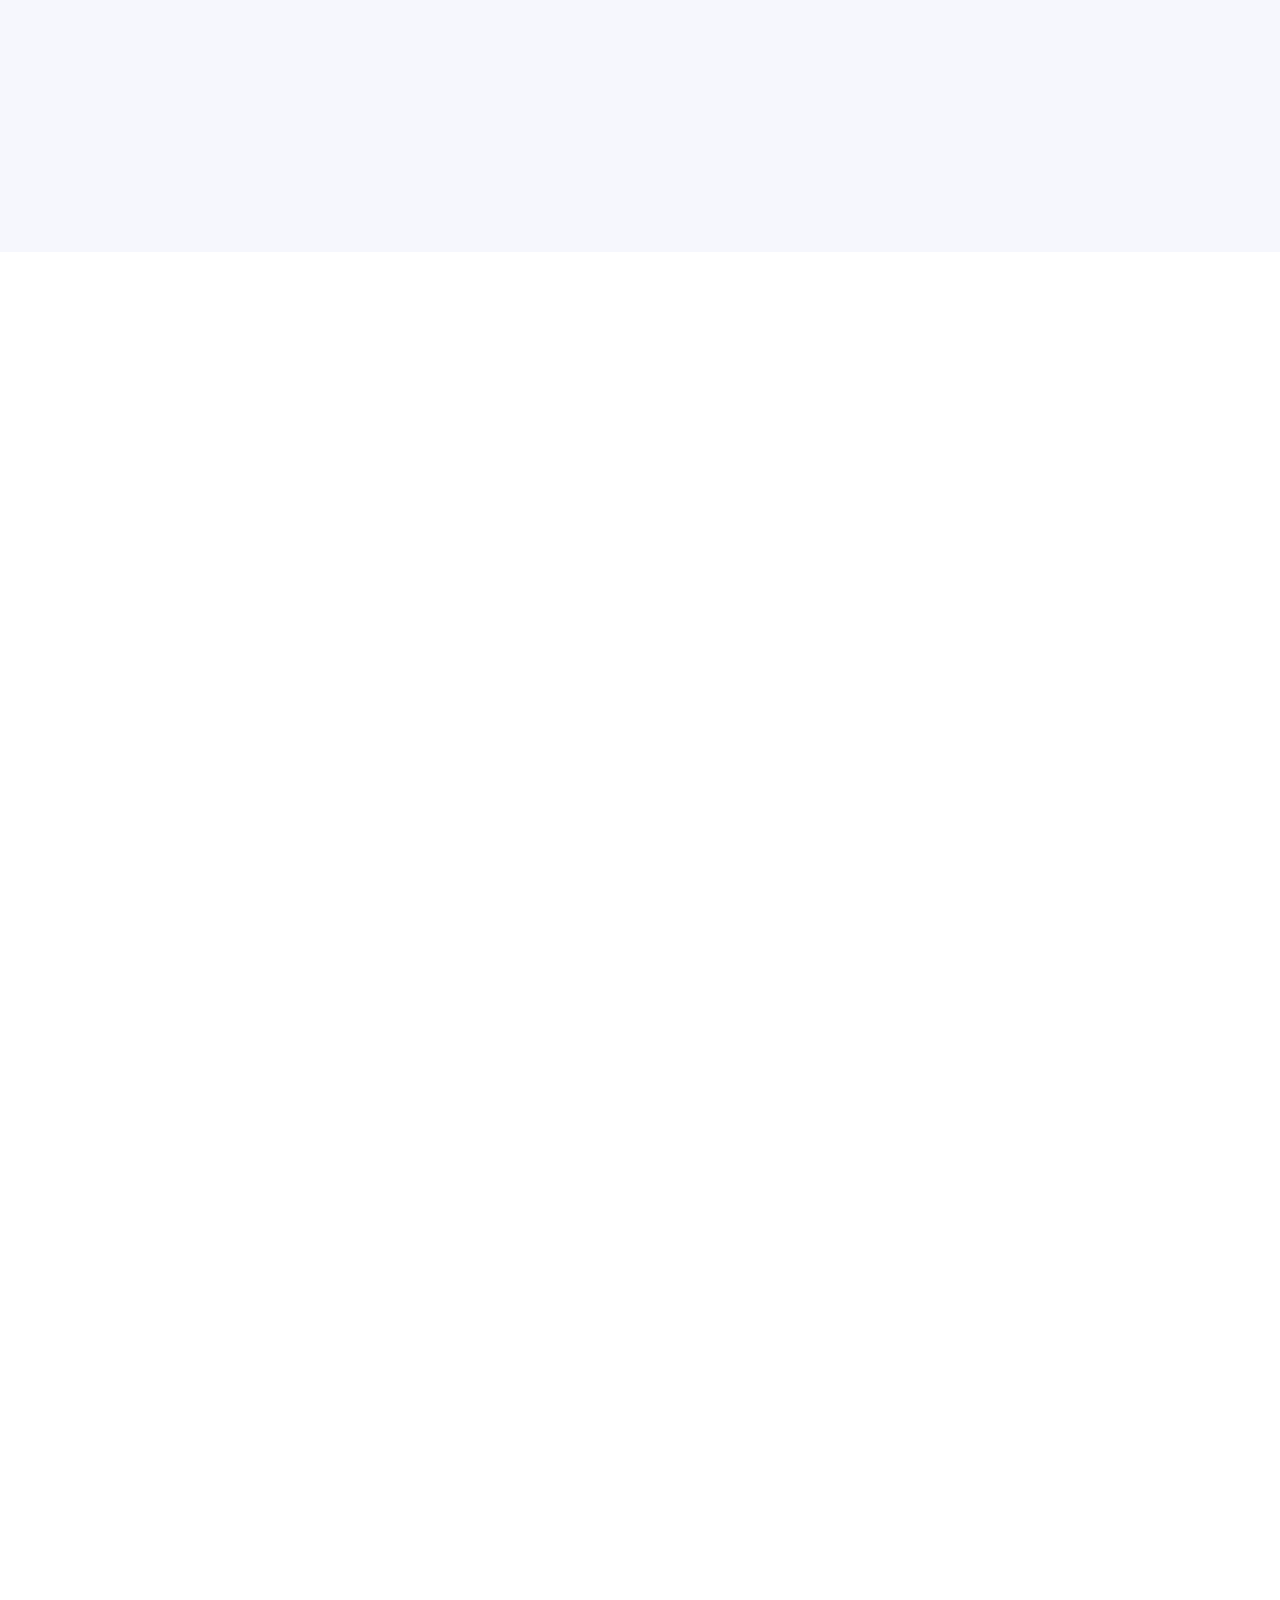
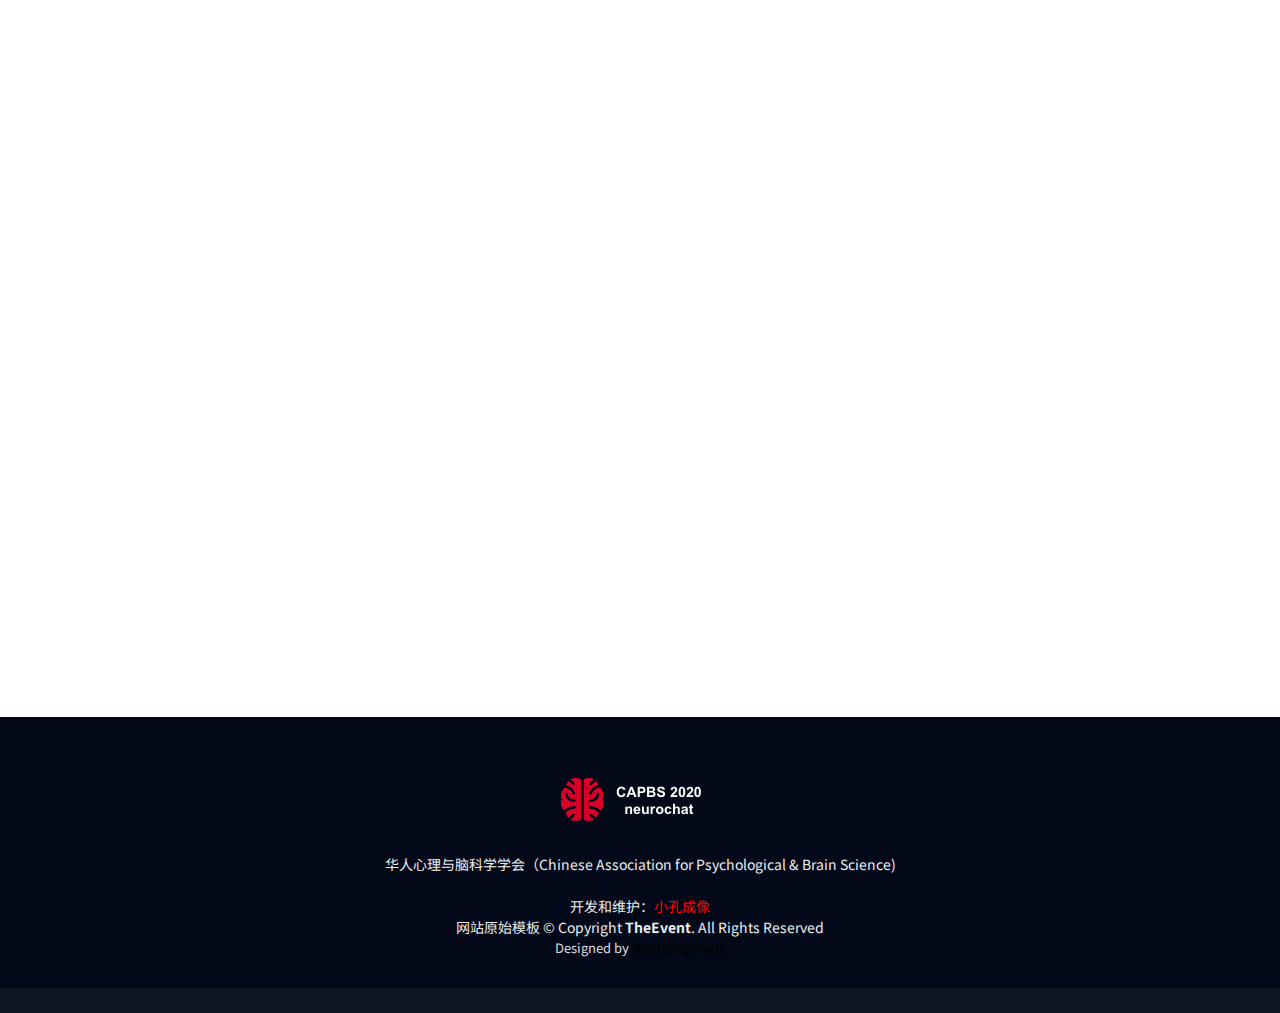
==== commit 6a4b3e57: "update money issue" ====
--- a/index.html
+++ b/index.html
@@ -168,6 +168,9 @@
             <p>
               <p>截至4月20日，已收到800多人注册。为保证线上会议顺利进行，组委会决定购买Zoom提供的1000人在线会议服务(Webinar, US$340)。目前相关费用由组委会成员垫付，现通过如下微信奖赏码筹集上述所需资金(持续更新募完为止)。您可以通过微信扫码资助本次活动，多余款项将以拼手气红包返还到微信听众群。<a href='#sponsor'>>>>鸣谢赞助</a></p>
               <p>募捐活动已结束，感谢大家的支持！</p>
+              <p>
+                【收支公示】组委会一共收到资助3349.03元，其中商业赞助2100元，其余为听众资助。购买Zoom在线会议共支出3216.85元。多余款项已以微信红包退还到听众群。
+              </p>
               <!--<img src="img/money.jpeg" alt="" class="img-fluid" width="250" height="200" overflow="hidden">-->
             </p>
           </div>
@@ -526,6 +529,21 @@
               <img src="img/sponsor.jpeg" alt="" class="img-fluid" width="800" height="200" overflow="hidden">
             </p>
         </div>
+        
+        <div class="row">
+          <script async src="https://pagead2.googlesyndication.com/pagead/js/adsbygoogle.js"></script>
+          <!-- horizontal -->
+          <ins class="adsbygoogle"
+          style="display:block"
+          data-ad-client="ca-pub-7680017147908727"
+          data-ad-slot="2051716958"
+          data-ad-format="auto"
+          data-full-width-responsive="true"></ins>
+          <script>
+          (adsbygoogle = window.adsbygoogle || []).push({});
+          </script>
+        </div>
+
     </section><!-- #contact -->
 
 
@@ -559,18 +577,6 @@
           -->
           Designed by <a href="https://bootstrapmade.com/">BootstrapMade</a>
         </div>
-
-        <script async src="https://pagead2.googlesyndication.com/pagead/js/adsbygoogle.js"></script>
-        <!-- horizontal -->
-        <ins class="adsbygoogle"
-        style="display:block"
-        data-ad-client="ca-pub-7680017147908727"
-        data-ad-slot="2051716958"
-        data-ad-format="auto"
-        data-full-width-responsive="true"></ins>
-        <script>
-        (adsbygoogle = window.adsbygoogle || []).push({});
-        </script>
 
       </div>
     </div>
